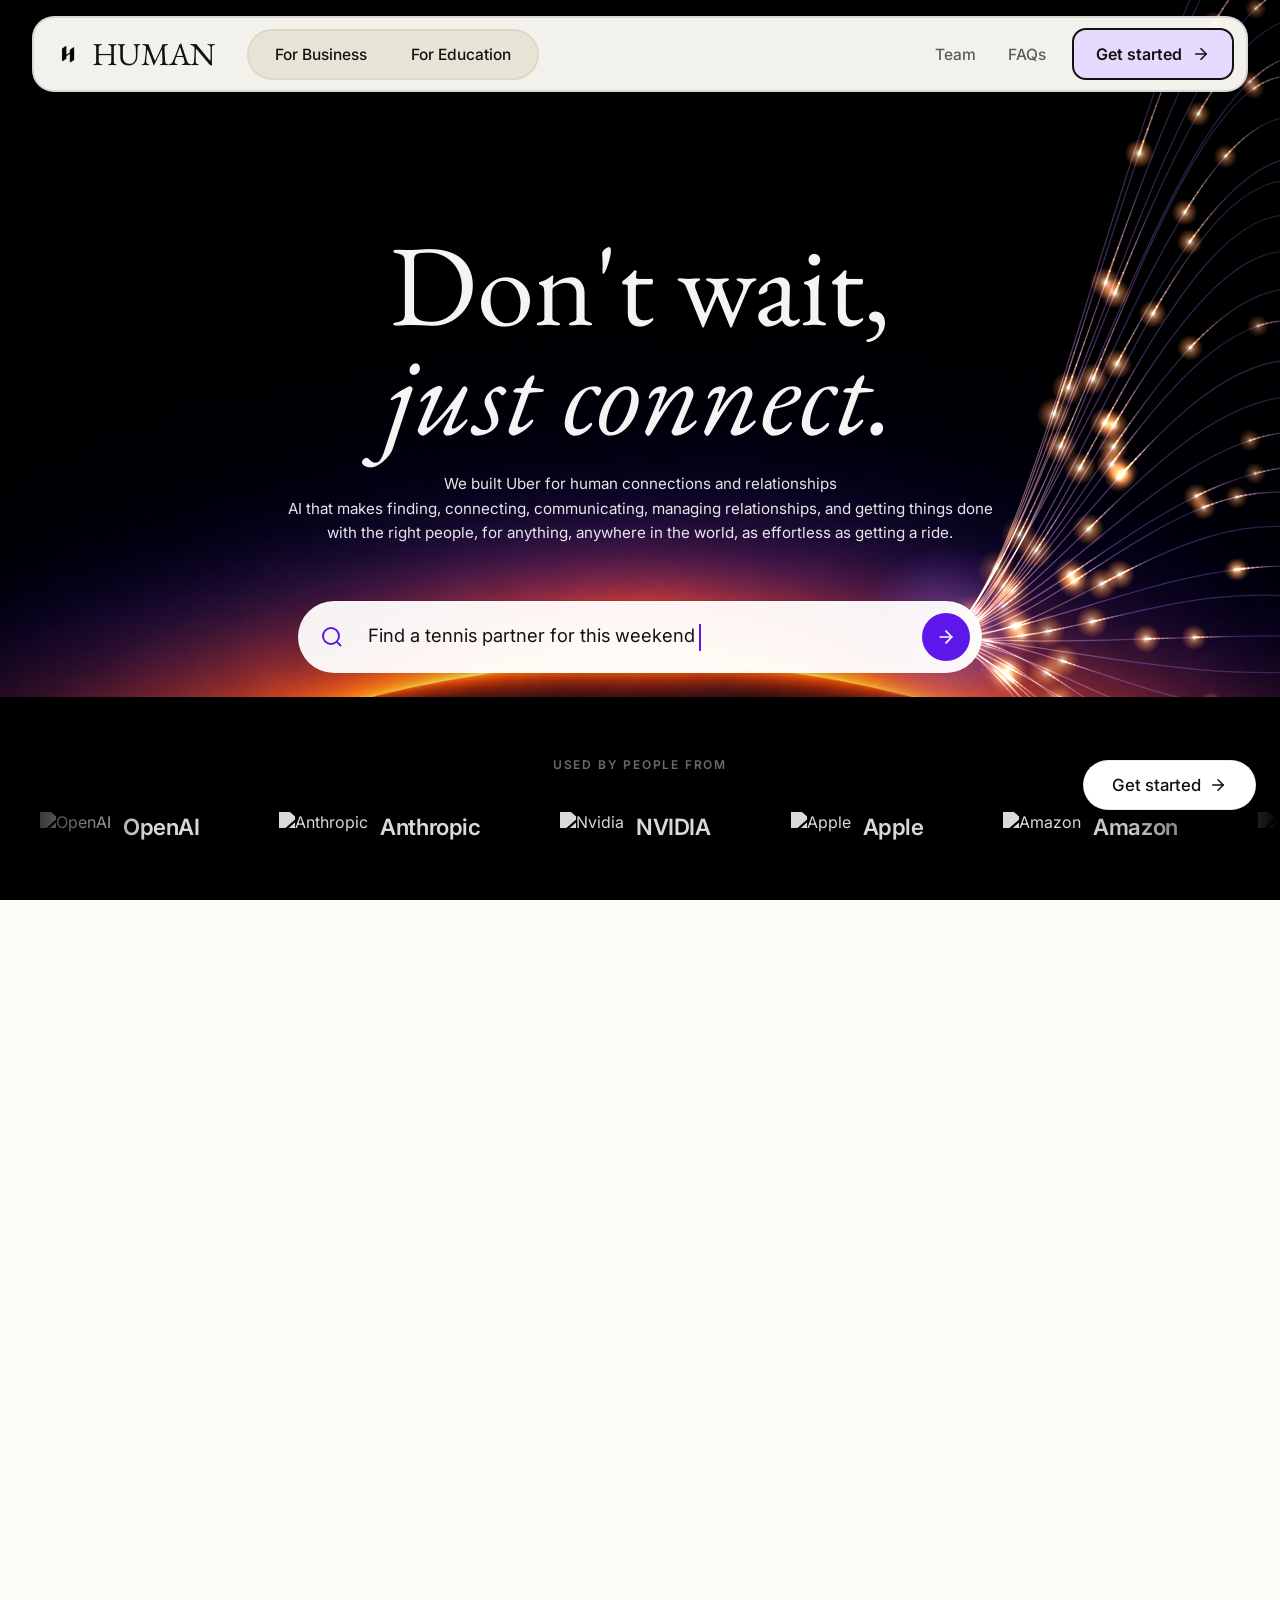
==== index.html @ 44424dec "Funnel: lines enter from the full right edge, no straight line Co-Authored-By: Claude Sonnet 5.5 <no" ====
<!DOCTYPE html>
<html lang="en">
<head>
    <meta charset="UTF-8">
    <meta name="viewport" content="width=device-width, initial-scale=1, viewport-fit=cover">
    <title>Human</title>
    <link rel="icon" type="image/png" href="favicon.png?v=2">
    <link href="https://fonts.googleapis.com/css2?family=EB+Garamond:ital,wght@0,400;0,500;1,400;1,500&family=Inter:wght@300;400;500;600;800&family=Figtree:wght@400;500;600;700&display=swap" rel="stylesheet">
    <style>
        :root {
            --bg-cream: #FDFBF5;
            --text-dark: #121212;
            --text-grey: #6B6A66;
            --accent-purple: #5E17EB;
            --white: #FFFFFF;
            --offwhite: #F4F4F4;
            --border-light: #E0E0E0;
        }

        body, html {
            margin: 0; padding: 0; width: 100%;
            background-color: var(--bg-cream);
            color: var(--text-dark);
            font-family: 'Inter', sans-serif;
            scroll-behavior: smooth;
            overflow-x: clip;
            -webkit-font-smoothing: antialiased;
        }

        
        /* --- PROMPT BOX --- */
        .hero-scroll-wrapper {
            height: 125vh;
            position: relative;
        }
        .hero-sticky {
            position: sticky;
            top: 0;
            height: 100vh;
            overflow: hidden;
            background-color: var(--bg-cream); /* fallback */
            background-image: url('11.png');
            background-size: cover;
            background-position: center;
        }
        .hero-section {
            height: 100vh;
            display: flex;
            flex-direction: column;
            align-items: center;
            justify-content: center;
            position: relative;
            z-index: 10;
        }
        .prompt-container {
            display: flex;
            flex-direction: column;
            align-items: center;
            justify-content: center;
            width: 100%;
            padding: 0 20px;
            margin-top: -80px; /* Offset to center optically above ticker */
        }
        .prompt-box {
            display: flex;
            align-items: center;
            background: rgba(255, 255, 255, 0.95);
            backdrop-filter: blur(20px);
            border-radius: 50px;
            padding: 12px 20px 12px 24px;
            width: 100%;
            max-width: 650px;
            box-shadow: 0 20px 40px rgba(0,0,0,0.1), 0 0 0 1px rgba(0,0,0,0.05);
            transition: transform 0.3s ease, box-shadow 0.3s ease;
        }
        .prompt-box:hover {
            transform: translateY(-2px);
            box-shadow: 0 25px 50px rgba(0,0,0,0.15), 0 0 30px rgba(94, 23, 235, 0.15);
        }
        .prompt-icon {
            color: var(--accent-purple);
            display: flex;
            align-items: center;
            margin-right: 16px;
        }
        .prompt-text {
            font-family: 'Inter', sans-serif;
            font-size: 1.15rem;
            color: var(--text-dark);
            display: inline-flex;
            align-items: center;
            text-align: left;
            white-space: nowrap;
            overflow: hidden;
            border-right: 2px solid var(--accent-purple);
            padding-right: 4px;
            animation: blink 0.75s step-end infinite;
            min-height: 1.5em; /* Prevent vertical collapse */
        }
        @keyframes blink { 50% { border-color: transparent; } }

        .prompt-btn {
            background: var(--accent-purple);
            color: white;
            border: none;
            width: 48px;
            height: 48px;
            border-radius: 50%;
            display: flex;
            align-items: center;
            justify-content: center;
            cursor: pointer;
            transition: background 0.2s ease, transform 0.2s ease, box-shadow 0.2s ease;
            margin-left: auto;
        }
        .prompt-btn:hover {
            background: #4a0eca;
            transform: scale(1.05);
            box-shadow: 0 0 15px rgba(94, 23, 235, 0.5);
        }
        .prompt-subtext {
            margin-top: 24px;
            font-family: 'Inter', sans-serif;
            font-size: 0.9rem;
            color: var(--text-grey);
            letter-spacing: 0.1em;
            text-transform: uppercase;
            font-weight: 600;
        }

        /* --- HERO SECTION --- */
        .hero-section {
            position: relative;
            width: 100%;
            min-height: 100vh;
            display: flex;
            flex-direction: column;
            justify-content: center;
            align-items: center;
            text-align: center;
            padding: 20px;
            box-sizing: border-box;
            overflow: hidden;
            background-image: url('11.png');
            background-size: cover;
            background-position: center bottom;
            background-repeat: no-repeat;
        }

        header {
            position: absolute; top: 0; left: 0; width: 100%;
            padding: 30px 40px; 
            display: flex; 
            justify-content: space-between;
            align-items: center;
            box-sizing: border-box; z-index: 30;
        }

        .header-pill {
            background-color: var(--white);
            color: var(--text-dark);
            text-decoration: none;
            padding: 10px 24px;
            border-radius: 50px;
            font-family: 'Inter', sans-serif;
            font-weight: 500;
            font-size: 0.95rem;
            transition: all 0.3s ease;
        }
        
        .header-pill:hover {
            animation: purplePulse 1s infinite alternate ease-in-out;
            color: var(--accent-purple);
        }

        .header-brand {
            display: flex;
            align-items: center;
            gap: 16px;
        }

        .logo { 
            height: 45px;
            object-fit: contain; 
            filter: brightness(0) invert(1);
        }

        .header-wordmark {
            font-family: 'EB Garamond', serif;
            font-size: 2.2rem;
            font-weight: 400;
            color: var(--white);
            letter-spacing: -0.02em;
            line-height: 1;
        }

        .hero-title {
            font-family: 'EB Garamond', serif;
            font-size: clamp(4rem, 9vw, 8.5rem);
            line-height: 0.95;
            color: var(--offwhite);
            margin: 0 0 1.5rem 0;
            font-weight: 400;
            z-index: 10;
        }
        .hero-title i { font-style: italic; }

        .hero-sub {
            font-size: clamp(1rem, 1.5vw, 1.15rem);
            line-height: 1.6;
            color: rgba(255, 255, 255, 0.9);
            max-width: 480px;
            margin: 0 auto 2.5rem auto;
            z-index: 10;
        }

        .hero-btn {
            background-color: var(--accent-purple);
            color: var(--white);
            border: none;
            padding: 14px 32px;
            border-radius: 8px;
            font-size: 1rem;
            font-weight: 500;
            display: inline-flex;
            align-items: center;
            gap: 12px;
            cursor: pointer;
            text-decoration: none;
            transition: transform 0.2s;
            z-index: 10;
        }
        
        @keyframes purplePulse {
            0% { box-shadow: 0 0 15px rgba(94, 23, 235, 0.4), 0 0 30px rgba(94, 23, 235, 0.2); }
            100% { box-shadow: 0 0 30px rgba(94, 23, 235, 0.8), 0 0 60px rgba(94, 23, 235, 0.5); }
        }

        .hero-btn:hover {
            transform: translateY(-2px);
            animation: purplePulse 1s infinite alternate ease-in-out;
        }
        
        .hero-footer-text {
            font-size: 0.75rem;
            color: rgba(255, 255, 255, 0.6);
            margin-top: 1.5rem;
            z-index: 10;
        }

        /* --- TICKER SECTION --- */
        .ticker-section {
            background-color: #000000;
            padding: 60px 0;
            position: relative;
            z-index: 20;
            overflow: hidden;
        }
        .ticker-heading {
            text-align: center;
            color: var(--text-grey);
            font-size: 0.75rem;
            font-weight: 600;
            letter-spacing: 0.15em;
            margin-bottom: 40px;
            text-transform: uppercase;
        }
        .ticker-container {
            width: 100%;
            overflow: hidden;
            position: relative;
        }
        .ticker-container::before, .ticker-container::after {
            content: "";
            position: absolute;
            top: 0;
            width: 150px;
            height: 100%;
            z-index: 2;
        }
        .ticker-container::before {
            left: 0;
            background: linear-gradient(to right, #000000 0%, transparent 100%);
        }
        .ticker-container::after {
            right: 0;
            background: linear-gradient(to left, #000000 0%, transparent 100%);
        }
        .ticker-track {
            display: flex;
            width: max-content;
            animation: scrollLTR 35s linear infinite;
            align-items: center;
        }
        .ticker-item {
            margin: 0 40px;
            display: flex;
            align-items: center;
            justify-content: center;
            opacity: 0.85;
            transition: opacity 0.3s;
        }
        .ticker-item:hover {
            opacity: 1;
        }
        .ticker-item img {
            height: 28px;
            width: auto;
            object-fit: contain;
            filter: brightness(0) invert(1);
            margin-right: 12px;
        }
        .ticker-item span {
            font-size: 1.4rem;
            font-family: 'Inter', sans-serif;
            font-weight: 600;
            color: var(--white);
            letter-spacing: -0.02em;
        }
        @keyframes scrollLTR {
            0% { transform: translateX(-50%); }
            100% { transform: translateX(0%); }
        }

        /* --- CONTENT SECTION --- */
        .content-section {
            width: 100%;
            padding: 40px 20px;
            background-color: var(--accent-purple);
            box-sizing: border-box;
            overflow: hidden; /* Prevents waterfall elements from touching other pages */
        }
        .content-container {
            max-width: 800px;
            margin: 0 auto;
            perspective: 1200px; /* Gives a 3D depth for the waterfall */
        }
        .content-container h2, .content-container p {
            transform-origin: center center;
            will-change: transform, opacity;
        }
        .content-section p {
            font-size: 1.25rem;
            line-height: 1.8;
            color: var(--offwhite);
            margin-bottom: 1.5rem;
        }
        .content-section strong { font-weight: 600; color: var(--white); }

        
        /* --- MESH BACKGROUND --- */
        .mesh-bg {
            position: absolute;
            inset: 0;
            width: 100%;
            height: 100%;
            z-index: 0;
            background-color: var(--accent-purple);
            overflow: hidden;
        }
        .mesh-blob {
            position: absolute;
            border-radius: 50%;
            filter: blur(80px);
            opacity: 0.8;
            animation: floatMesh 20s infinite alternate ease-in-out;
            mix-blend-mode: hard-light;
        }
        .mesh-blob-1 { width: 800px; height: 800px; background: #FF007F; top: -200px; left: -100px; animation-delay: 0s; }
        .mesh-blob-2 { width: 700px; height: 700px; background: #4D00FF; bottom: -200px; right: -100px; animation-delay: -4s; }
        .mesh-blob-3 { width: 900px; height: 900px; background: #FF7A00; top: 30%; left: 50%; animation-delay: -8s; }
        .mesh-blob-4 { width: 600px; height: 600px; background: #00F0FF; bottom: 10%; left: 10%; animation-delay: -12s; }
        .mesh-blob-5 { width: 800px; height: 800px; background: #FF00E5; top: 10%; right: 10%; animation-delay: -16s; }

        @keyframes floatMesh {
            0% { transform: translate(0, 0) scale(1); }
            33% { transform: translate(150px, -150px) scale(1.1); }
            66% { transform: translate(-100px, 100px) scale(0.9); }
            100% { transform: translate(50px, 50px) scale(1.05); }
        }
        

        /* --- FEATURES SECTION --- */
        .features-wrapper {
            background-color: var(--bg-cream);
            position: relative;
        }
        .features-intro, .features-outro {
            position: relative;
            z-index: 2;
            padding: 160px 20px;
            max-width: 800px;
            margin: 0 auto;
            text-align: center;
        }
        .features-intro h2, .features-outro h2 {
            font-family: 'EB Garamond', serif;
            font-size: 3.5rem;
            font-weight: 400;
            color: var(--text-dark);
            margin: 0 0 1rem 0;
            line-height: 1.1;
        }
        .features-intro h3 {
            font-family: 'EB Garamond', serif;
            font-size: 2rem;
            font-weight: 400;
            color: var(--text-grey);
            margin: 0 0 2rem 0;
        }
        .features-intro p, .features-outro p {
            font-size: 1.25rem;
            line-height: 1.8;
            color: var(--text-dark);
            margin-bottom: 1.5rem;
        }
        .features-intro strong, .features-outro strong {
            font-weight: 600;
        }
        .outro-highlight {
            font-family: 'EB Garamond', serif;
            font-size: 2rem !important;
            color: var(--white) !important;
            margin-top: 3rem;
        }

        
        /* --- FAQ SECTION --- */
        .faq-section {
            padding: 120px 20px;
            background-color: var(--bg-cream);
            position: relative;
            z-index: 2;
        }
        .faq-header {
            text-align: center;
            max-width: 800px;
            margin: 0 auto 50px auto;
        }
        .faq-kicker {
            font-size: 0.75rem;
            text-transform: uppercase;
            letter-spacing: 0.15em;
            color: var(--text-grey);
            font-weight: 600;
            display: block;
            margin-bottom: 15px;
        }
        .faq-title {
            font-family: 'EB Garamond', serif;
            font-size: 4rem;
            font-weight: 500;
            font-style: italic;
            color: var(--text-dark);
            margin: 0;
            line-height: 1.1;
        }
        .faq-window {
            display: flex;
            max-width: 1000px;
            margin: 0 auto;
            background-color: #EBE8E0;
            border-radius: 32px;
            overflow: hidden;
            height: 640px; 
            padding: 16px;
            gap: 20px;
            box-shadow: 0 10px 40px rgba(0,0,0,0.03);
            border: none;
        }
        .faq-sidebar {
            width: 50%;
            background-color: var(--accent-purple);
            border-radius: 24px;
            color: var(--white);
            padding: 35px 30px;
            display: flex;
            flex-direction: column;
        }
        .faq-sidebar h3 {
            font-family: 'EB Garamond', serif;
            font-size: 1.6rem;
            font-weight: 500;
            margin: 0 0 25px 0;
            color: var(--white);
        }
        .faq-list {
            list-style: none;
            padding: 0;
            margin: 0;
            overflow-y: auto;
            text-align: left;
            padding-right: 15px;
        }
        .faq-list::-webkit-scrollbar { width: 4px; }
        .faq-list::-webkit-scrollbar-track { background: transparent; }
        .faq-list::-webkit-scrollbar-thumb { background: rgba(255,255,255,0.2); border-radius: 10px; }
        
        .faq-q-item {
            padding: 16px 20px;
            margin-bottom: 4px;
            cursor: pointer;
            border-radius: 12px;
            font-family: 'Inter', sans-serif;
            font-size: 0.95rem;
            line-height: 1.5;
            color: rgba(255,255,255,0.7);
            transition: all 0.2s ease;
            font-weight: 400;
        }
        .faq-q-item:hover {
            color: var(--white);
        }
        .faq-q-item.active {
            background-color: rgba(255,255,255,0.1);
            color: var(--white);
            font-weight: 500;
        }

        .faq-content-area {
            width: 50%;
            padding: 35px 40px 35px 10px;
            overflow-y: auto;
            display: flex;
            flex-direction: column;
            background-color: transparent;
        }
        .faq-content-area::-webkit-scrollbar { width: 4px; }
        .faq-content-area::-webkit-scrollbar-track { background: transparent; }
        .faq-content-area::-webkit-scrollbar-thumb { background: rgba(0,0,0,0.1); border-radius: 10px; }

        .answer-label {
            font-family: 'EB Garamond', serif;
            font-size: 1.6rem;
            font-weight: 500;
            color: var(--text-dark);
            margin: 0 0 30px 0;
        }

        
        
        .faq-answer-item {
            display: none;
            animation: fadeIn 0.4s ease;
        }
        .faq-answer-item.active {
            display: flex;
            flex-direction: column;
        }
        .answer-q {
            font-family: -apple-system, 'SF Pro Text', 'Inter', sans-serif;
            font-size: 1.02rem;
            color: #fff;
            background: linear-gradient(180deg, #2E9BFF 0%, #0A7BFF 100%);
            padding: 10px 18px;
            border-radius: 20px;
            align-self: flex-end;
            margin: 0 8px 14px auto;
            max-width: 80%;
            line-height: 1.4;
            text-align: left;
            position: relative;
            animation: msgPop .35s cubic-bezier(.2,.9,.3,1.2) both;
            transform-origin: bottom right;
        }
        .answer-q::before, .answer-q::after { content: ''; position: absolute; bottom: 0; height: 20px; }
        .answer-q::before { right: -7px; width: 20px; background: #0A7BFF; border-bottom-left-radius: 16px 14px; }
        .answer-q::after { right: -26px; width: 26px; background: #EBE8E0; border-bottom-left-radius: 10px; }
        .answer-bubble {
            background-color: #E4E4E9;
            padding: 11px 18px;
            border-radius: 20px;
            align-self: flex-start;
            margin: 0 0 0 8px;
            max-width: 88%;
            position: relative;
            animation: msgPop .4s cubic-bezier(.2,.9,.3,1.2) .55s both;
            transform-origin: bottom left;
        }
        .answer-bubble::before, .answer-bubble::after { content: ''; position: absolute; bottom: 0; height: 20px; }
        .answer-bubble::before { left: -7px; width: 20px; background: #E4E4E9; border-bottom-right-radius: 16px 14px; }
        .answer-bubble::after { left: -26px; width: 26px; background: #EBE8E0; border-bottom-right-radius: 10px; }
        @keyframes msgPop { from { opacity: 0; transform: scale(.6) translateY(10px); } to { opacity: 1; transform: scale(1) translateY(0); } }
        .answer-bubble p {
            font-family: 'Inter', sans-serif;
            font-family: -apple-system, 'SF Pro Text', 'Inter', sans-serif;
            font-size: 1rem;
            line-height: 1.45;
            color: #111;
            margin: 0 0 10px 0;
        }
        .answer-bubble p:last-child {
            margin-bottom: 0;
        }
@keyframes fadeIn {
            from { opacity: 0; transform: translateY(10px); }
            to { opacity: 1; transform: translateY(0); }
        }

        .faq-footer {
            text-align: center;
            margin-top: 100px;
            padding-top: 60px;
            border-top: 1px solid var(--border-light);
            max-width: 600px;
            margin-left: auto;
            margin-right: auto;
        }
        .faq-footer h1 {
            font-family: 'EB Garamond', serif;
            font-size: 3rem;
            font-weight: 500;
            color: var(--text-dark);
            margin: 0 0 10px 0;
            letter-spacing: -0.02em;
        }
        .faq-footer p {
            font-size: 1.1rem;
            color: var(--text-grey);
            line-height: 1.6;
            margin-bottom: 10px;
        }
        .faq-footer strong { color: var(--text-dark); }
        
        @media (max-width: 900px) {
            .faq-window { flex-direction: column; height: auto; }
            .faq-sidebar { width: 100%; height: 350px; }
            .faq-content-area { width: 100%; height: 400px; padding: 30px; }
        }

        .features-sticky-container {
            height: 700vh;
            position: relative;
            z-index: 2;
        }
        .features-sticky-inner {
            position: sticky;
            top: 0;
            height: 100vh;
            display: flex;
            align-items: center;
            justify-content: center;
        }
        .features-grid {
            display: grid;
            grid-template-columns: 200px 1fr 380px;
            gap: 60px;
            max-width: 1200px;
            width: 100%;
            padding: 40px;
            align-items: center;
        }
        .feature-nav {
            position: relative;
            display: flex;
            flex-direction: column;
            border-left: 2px solid #EAEAEA;
            padding-left: 30px;
        }
        .feature-nav-indicator {
            position: absolute;
            left: -2px;
            top: 0;
            width: 2px;
            height: 40px;
            background-color: var(--accent-purple);
            transition: transform 0.3s cubic-bezier(0.25, 0.1, 0.25, 1);
        }
        .feature-nav-item {
            height: 40px;
            display: flex;
            align-items: center;
            font-size: 1.05rem;
            font-weight: 400;
            color: #A0A0A0;
            cursor: pointer;
            transition: color 0.3s;
        }
        .feature-nav-item.active {
            color: var(--text-dark);
            font-weight: 500;
        }
        .feature-visual {
            height: 600px;
            background: #000;
            border-radius: 24px;
            box-shadow: 0 40px 80px rgba(0,0,0,0.1);
            position: relative;
            overflow: hidden;
            display: flex;
            align-items: center;
            justify-content: center;
        }
        .visual-state {
            position: absolute;
            inset: 0;
            display: flex;
            flex-direction: column;
            align-items: center;
            justify-content: center;
            opacity: 0;
            transition: opacity 0.5s ease, transform 0.5s ease;
            transform: scale(0.95);
            background: radial-gradient(circle at center, #290066 0%, #121212 100%);
            color: var(--white);
        }
        .visual-state.active {
            opacity: 1;
            transform: scale(1);
        }
        .visual-state svg {
            width: 80px;
            height: 80px;
            stroke: var(--offwhite);
            stroke-width: 1.5;
            margin-bottom: 24px;
        }
        .feature-text {
            position: relative;
            height: 400px;
        }
        .feature-text-item {
            position: absolute;
            top: 50%;
            left: 0;
            width: 100%;
            transform: translateY(-50%);
            opacity: 0;
            pointer-events: none;
            transition: opacity 0.4s ease, transform 0.4s ease;
        }
        .feature-text-item.active {
            opacity: 1;
            pointer-events: auto;
        }
        .feature-text-item h4 {
            font-size: 0.8rem;
            text-transform: uppercase;
            letter-spacing: 0.1em;
            color: var(--accent-purple);
            margin: 0 0 15px 0;
            font-weight: 600;
        }
        .feature-text-item h5 {
            font-family: 'EB Garamond', serif;
            font-size: 2.2rem;
            font-weight: 400;
            color: var(--text-dark);
            margin: 0 0 20px 0;
            line-height: 1.15;
        }
        .feature-text-item p {
            font-size: 1.1rem;
            line-height: 1.6;
            color: var(--text-grey);
            margin: 0;
        }
        @media (max-width: 1024px) {
            .features-grid {
                grid-template-columns: 1fr;
                gap: 40px;
            }
            .feature-nav { display: none; }
            .feature-visual { height: 400px; }
            .features-sticky-container { height: 700vh; }
        }

        /* --- JOIN FORM --- */
        .join-section {
            background-color: var(--bg-cream);
            padding: 120px 20px 160px 20px;
            display: flex;
            flex-direction: column;
            align-items: center;
            position: relative;
            overflow: hidden;
        }
        .bottom-glow {
            position: absolute;
            bottom: -10vh;
            left: 50%;
            transform: translateX(-50%);
            width: 150vw;
            height: 60vh;
            background: radial-gradient(ellipse at center bottom, #290066 0%, #5E17EB 45%, transparent 80%);
            filter: blur(35px);
            animation: intensePurplePulse 3s infinite alternate ease-in-out;
            z-index: 1;
            pointer-events: none;
        }
        @keyframes intensePurplePulse {
            0% { opacity: 0.6; transform: translateX(-50%) scale(0.9); }
            100% { opacity: 1; transform: translateX(-50%) scale(1.4); }
        }
        .join-container {
            max-width: 500px;
            width: 100%;
            text-align: center;
            z-index: 10;
            position: relative;
        }
        .join-container h1 {
            font-family: 'EB Garamond', serif;
            font-size: 3.5rem;
            margin: 0 0 1rem 0;
            font-weight: 400;
            color: var(--text-dark);
        }
        .join-container .subhead {
            color: var(--text-grey);
            margin-bottom: 2rem;
        }
        .form-card {
            background: var(--white);
            border: 1px solid var(--border-light);
            border-radius: 16px;
            padding: 40px;
            box-shadow: 0 20px 40px rgba(0,0,0,0.08);
            text-align: left;
            margin-top: 2.5rem;
            position: relative;
            z-index: 10;
        }
        .form-group { margin-bottom: 1.5rem; }
        .form-group label {
            display: block;
            font-size: 0.85rem;
            font-weight: 600;
            margin-bottom: 0.5rem;
            text-transform: uppercase;
            letter-spacing: 0.05em;
            color: var(--text-dark);
        }
        input[type="text"], input[type="tel"], select {
            width: 100%;
            background: #FAFAFA;
            border: 1px solid var(--border-light);
            color: var(--text-dark);
            font-family: 'Inter', sans-serif;
            font-size: 1.1rem;
            padding: 16px;
            border-radius: 8px;
            box-sizing: border-box;
            outline: none;
            transition: border-color 0.2s, background 0.2s;
        }
        input:focus, select:focus { border-color: var(--text-dark); background: var(--white); }
        .phone-input { display: flex; }
        .phone-input select {
            width: 120px;
            border-right: none;
            border-top-right-radius: 0;
            border-bottom-right-radius: 0;
            background-color: #F0F0F0;
        }
        .phone-input input[type="tel"] {
            border-top-left-radius: 0;
            border-bottom-left-radius: 0;
        }
        .checkbox-group {
            display: flex;
            gap: 12px;
            align-items: flex-start;
            margin: 2rem 0;
        }
        .checkbox-group input { margin-top: 4px; accent-color: var(--text-dark); }
        .checkbox-group label { font-size: 0.8rem; line-height: 1.5; color: var(--text-grey); font-weight: 400; text-transform: none; letter-spacing: normal;}
        .submit-btn {
            width: 100%;
            background: var(--accent-purple);
            color: var(--white);
            border: none;
            padding: 18px;
            border-radius: 8px;
            font-family: 'Inter', sans-serif;
            font-size: 1.1rem;
            font-weight: 600;
            cursor: pointer;
            transition: transform 0.2s;
        }
        .submit-btn:hover {
            transform: translateY(-2px);
            animation: purplePulse 1s infinite alternate ease-in-out;
        }

        /* --- MEGA FOOTER --- */
        .mega-footer {
            background-color: var(--bg-cream);
            padding: 100px 40px 0 40px;
            position: relative;
            z-index: 10;
            overflow: hidden;
        }
        .footer-content-wrapper {
            max-width: 1200px;
            margin: 0 auto;
            display: grid;
            grid-template-columns: 60px 1fr;
            gap: 40px;
        }
        .footer-icon-container {
            width: 48px;
            height: 48px;
            background-color: #E6DCFA;
            border-radius: 50%;
            display: flex;
            align-items: center;
            justify-content: center;
        }
        .footer-icon-container img {
            height: 16px;
            filter: brightness(0);
        }
        .footer-section-title {
            font-size: 0.75rem;
            font-weight: 600;
            color: #A0A0A0;
            text-transform: uppercase;
            letter-spacing: 0.08em;
            margin-bottom: 20px;
        }
        .footer-products-grid {
            display: grid;
            grid-template-columns: 1fr 1fr;
            gap: 24px;
            margin-bottom: 80px;
        }
        .footer-product-card {
            background-color: #EAE8DF;
            border-radius: 12px;
            padding: 24px;
            display: flex;
            gap: 24px;
            align-items: center;
            transition: transform 0.2s;
        }
        .footer-product-card:hover {
            transform: translateY(-2px);
        }
        .product-card-img {
            width: 100px;
            height: 100px;
            border-radius: 8px;
            display: flex;
            align-items: center;
            justify-content: center;
            flex-shrink: 0;
        }
        .product-card-info h3 {
            margin: 0 0 8px 0;
            font-size: 1.1rem;
            font-weight: 600;
            color: var(--text-dark);
        }
        .product-card-info p {
            margin: 0 0 16px 0;
            font-size: 0.9rem;
            color: var(--text-grey);
            line-height: 1.5;
        }
        .product-card-info a {
            font-size: 0.9rem;
            font-weight: 600;
            color: var(--text-dark);
            text-decoration: none;
        }
        .product-card-info a:hover {
            text-decoration: underline;
        }

        .footer-links-grid {
            display: grid;
            grid-template-columns: repeat(4, 1fr);
            gap: 20px;
            margin-bottom: 60px;
        }
        .footer-link-col h4 {
            font-size: 0.75rem;
            font-weight: 600;
            color: #A0A0A0;
            text-transform: uppercase;
            letter-spacing: 0.08em;
            margin: 0 0 20px 0;
        }
        .footer-link-col {
            display: flex;
            flex-direction: column;
            gap: 12px;
        }
        .footer-link-col a {
            color: var(--text-dark);
            text-decoration: none;
            font-size: 0.9rem;
            font-weight: 500;
        }
        .footer-link-col a:hover {
            color: var(--accent-purple);
        }

        .footer-massive-text {
            font-family: 'EB Garamond', serif;
            font-size: 21vw;
            font-weight: 500;
            line-height: 0.75;
            color: var(--text-dark);
            text-align: center;
            letter-spacing: -0.02em;
            margin-top: 40px;
            padding-bottom: 20px;
            white-space: nowrap;
            user-select: none;
        }

        @media (max-width: 900px) {
            header { padding: 20px; }
            .logo { height: 35px; }
            .hero-title { font-size: 4rem; }
            .footer-content-wrapper { grid-template-columns: 1fr; }
            .footer-brand-col { display: none; }
            .footer-products-grid { grid-template-columns: 1fr; }
            .footer-links-grid { grid-template-columns: 1fr 1fr; gap: 40px; }
        }
    
        /* --- OUTRO SECTION --- */
        .outro-section {
            background-color: var(--bg-cream);
            padding: 150px 20px;
            text-align: center;
            display: flex;
            justify-content: center;
            align-items: center;
        }
        .outro-content {
            max-width: 800px;
        }
        .outro-content h2 {
            font-family: 'EB Garamond', serif;
            font-size: 4.5rem;
            font-weight: 500;
            color: var(--text-dark);
            margin-bottom: 40px;
            line-height: 1.1;
        }
        .outro-content p {
            font-family: 'Inter', sans-serif;
            font-size: 1.3rem;
            line-height: 1.8;
            color: var(--text-grey);
            margin-bottom: 24px;
        }
        .outro-bold {
            font-size: 1.8rem !important;
            font-weight: 400 !important;
            color: var(--text-dark) !important;
            font-family: 'EB Garamond', serif !important;
            font-style: italic;
        }
        .outro-highlight {
            font-family: 'EB Garamond', serif;
            font-size: 2.5rem;
            font-weight: 500;
            color: var(--accent-purple);
            margin-top: 60px;
        }

        /* --- WAITLIST SECTION --- */
        .waitlist-section {
            background-color: var(--text-dark);
            padding: 120px 20px 80px 20px;
            display: flex;
            justify-content: center;
        }
        .waitlist-container {
            width: 100%; max-width: 500px;
            text-align: center;
        }
        .waitlist-title {
            font-family: 'EB Garamond', serif;
            font-size: 3.5rem;
            font-weight: 500;
            color: var(--white);
            margin-bottom: 15px;
        }
        .waitlist-sub {
            font-family: 'Inter', sans-serif;
            color: rgba(255,255,255,0.7);
            font-size: 1.1rem;
            margin-bottom: 40px;
            line-height: 1.6;
        }
        .form-input, .form-select {
            width: 100%;
            padding: 16px 20px;
            background-color: #1a1a1a !important;
            border: 1px solid rgba(255,255,255,0.1);
            border-radius: 12px;
            color: var(--white) !important;
            font-family: 'Inter', sans-serif;
            font-size: 1rem;
            margin-bottom: 16px;
            outline: none;
            transition: all 0.3s ease;
            box-sizing: border-box;
            -webkit-appearance: none;
            appearance: none;
        }
        .form-input::placeholder {
            color: rgba(255,255,255,0.3);
        }
        .form-input:focus, .form-select:focus {
            border-color: var(--accent-purple);
            background: rgba(255,255,255,0.08);
        }
        .phone-input-group {
            display: flex;
            gap: 12px;
            margin-bottom: 16px;
        }
        .phone-input-group .form-select {
            width: 120px;
            margin-bottom: 0;
            cursor: pointer;
        }
        .phone-input-group .form-input {
            text-align: left;
            margin-bottom: 0;
        }
        .form-select option {
            background-color: var(--text-dark);
            color: var(--white);
        }

        /* --- FINAL FOOTER --- */
        .footer-bottom {
            margin-top: 60px;
            padding-top: 40px;
            border-top: 1px solid rgba(255,255,255,0.1);
            display: flex;
            flex-direction: column;
            align-items: center;
            gap: 24px;
        }
        .social-links {
            display: flex;
            gap: 24px;
        }
        .social-links a {
            color: rgba(255,255,255,0.5);
            transition: color 0.2s, transform 0.2s;
            display: flex;
            align-items: center;
            justify-content: center;
        }
        .social-links a:hover {
            color: var(--white);
            transform: translateY(-2px);
        }
        .social-links svg {
            width: 22px;
            height: 22px;
            fill: currentColor;
        }
        .legal-links {
            display: flex;
            gap: 28px;
            flex-wrap: wrap;
            justify-content: center;
        }
        .legal-links a {
            color: rgba(255,255,255,0.6);
            text-decoration: none;
            font-size: 0.95rem;
            transition: color 0.2s;
            font-family: 'Inter', sans-serif;
        }
        .legal-links a:hover {
            color: var(--white);
        }
        .copyright {
            font-size: 0.85rem;
            color: rgba(255,255,255,0.4);
            margin-top: 8px;
            font-family: 'Inter', sans-serif;
        }

        .final-footer {
            background-color: var(--text-dark);
            text-align: center;
            padding: 40px 20px 120px 20px;
        }
        .footer-brand { display: flex; align-items: center; justify-content: center; gap: clamp(12px, 2vw, 32px); margin-bottom: 40px; }
        .footer-brand img { height: clamp(5rem, 15vw, 15rem); width: auto; object-fit: contain; filter: invert(1); }
        .footer-brand h1 { font-size: clamp(5rem, 15vw, 15rem) !important; line-height: 1 !important; margin: 0 !important; white-space: nowrap; }
        .join-card {
            display: inline-flex; align-items: center; justify-content: center; gap: 8px;
            position: fixed; right: 24px; bottom: 90px; z-index: 900;
            background: #ffffff; color: #121212; border: 1px solid rgba(0,0,0,0.08); text-decoration: none;
            font-family: 'Inter', sans-serif; font-weight: 500; font-size: 1.05rem;
            padding: 14px 28px; border-radius: 999px;
            box-shadow: 0 10px 30px rgba(0,0,0,0.3);
            transition: transform 0.65s cubic-bezier(0.16, 1, 0.3, 1), opacity 0.5s ease, background 0.2s ease;
        }
        .join-card:hover { transform: translateY(-3px); background: #f8f8f8; box-shadow: 0 14px 40px rgba(0,0,0,0.2); }
        .join-card.hide-never {
            opacity: 0; pointer-events: none;
            transform: translateY(-120vh);
        }
        @media (max-width: 600px) {
            .join-card { right: 14px; bottom: calc(80px + env(safe-area-inset-bottom)); padding: 12px 24px; font-size: 1rem; }
        }
        .final-footer h1 {
            font-family: 'EB Garamond', serif;
            font-size: 6rem;
            font-weight: 500;
            color: var(--white);
            margin: 0 0 20px 0;
            letter-spacing: -0.02em;
        }
        .final-footer p {
            font-family: 'Inter', sans-serif;
            font-size: 1.1rem;
            color: rgba(255,255,255,0.6);
            line-height: 1.6;
            margin-bottom: 10px;
            max-width: 600px;
            margin-left: auto;
            margin-right: auto;
        }
        .final-footer strong { color: var(--white); font-weight: 500; }

    
        .framer-btn, .header-pill {
            display: inline-flex !important;
            align-items: center !important;
            justify-content: center !important;
            gap: 6px !important;
        }
        .btn-icon {
            display: inline-flex !important;
            align-items: center !important;
            justify-content: center !important;
        }

    

    
        
        /* --- TEAM MODAL V2 --- */
        .team-modal {
            position: fixed; inset: 0;
            background: #F9F7F3;
            z-index: 99999;
            opacity: 0; pointer-events: none;
            transition: opacity 0.5s ease;
            overflow: hidden;
            font-family: 'Inter', sans-serif;
            color: #121212;
        }
        .team-modal.active { opacity: 1; pointer-events: auto; }

        /* Purple glow at top */
        .team-purple-glow {
            position: absolute; top: -120px; left: 50%;
            transform: translateX(-50%);
            width: 900px; height: 400px;
            background: radial-gradient(circle, rgba(94,23,235,0.35) 0%, transparent 70%);
            filter: blur(60px);
            animation: teamGlowPulse 4s infinite alternate;
            pointer-events: none; z-index: 1;
        }
        @keyframes teamGlowPulse {
            0%  { opacity: 0.6; transform: translateX(-50%) scale(1); }
            100%{ opacity: 1;   transform: translateX(-50%) scale(1.15); }
        }

        /* Close button */
        .team-modal-close {
            position: absolute; top: 32px; right: 36px;
            background: rgba(0,0,0,0.06); border: none;
            width: 44px; height: 44px; border-radius: 50%;
            cursor: pointer; color: #121212; z-index: 100000;
            transition: all 0.25s ease;
            display: flex; align-items: center; justify-content: center;
        }
        .team-modal-close:hover { transform: rotate(90deg); background: rgba(0,0,0,0.12); }

        /* Back button */
        .team-back-btn { display: none !important;
            position: absolute; top: 32px; left: 36px;
            background: rgba(0,0,0,0.06); border: none;
            border-radius: 50px; padding: 10px 22px;
            cursor: pointer; color: #121212;
            display: flex; align-items: center; gap: 8px;
            z-index: 100000; opacity: 0; pointer-events: none;
            transition: opacity 0.3s; font-family: 'Inter', sans-serif; font-weight: 500;
        }
        .team-modal.viewing-profile .team-back-btn { display: none !important; opacity: 1; pointer-events: auto; }
        .team-back-btn:hover { background: rgba(0,0,0,0.12); }

        /* Title block */
        .team-modal-content {
            position: absolute; top: 7vh; width: 100%;
            text-align: center; z-index: 10;
            display: flex; flex-direction: column; align-items: center;
            transition: opacity 0.3s;
        }
        .team-modal.viewing-profile .team-modal-content { opacity: 0; pointer-events: none; }
        .team-title {
            font-family: 'EB Garamond', serif; font-size: 3.8rem; color: #121212;
            font-weight: 400; line-height: 1.05; margin: 0 auto 8px auto;
        }
        .team-subtitle { color: #6B6A66; font-size: 1rem; }

        /* ── Face container ─────────────────────────────────── */
        .team-faces-container {
            position: absolute; bottom: 0; left: 0;
            width: 100%; height: 85%;
            pointer-events: none;
            z-index: 5;
        }

        /* Each member sits at bottom with absolute left/right */
        .team-member {
            position: absolute; bottom: 0;
            cursor: pointer; pointer-events: auto;
            transition: transform 0.7s cubic-bezier(0.16,1,0.3,1),
                        opacity  0.5s ease,
                        filter   0.5s ease;
        }
        /* Bhava — left quarter */
        .team-member:nth-child(1) { right: calc(45% + 1vw); left: auto; }
        /* Vinnu — right quarter */
        .team-member:nth-child(2) { left: calc(55% + 1vw); right: auto; }

        .team-face {
            width: 43vw; max-width: 580px; min-width: 320px;
            height: auto; object-fit: contain;
            filter: drop-shadow(0 20px 30px rgba(0,0,0,0.12));
            transition: all 0.7s cubic-bezier(0.16,1,0.3,1);
            display: block;
        }

        /* Hover lift */
        .team-member:hover .team-face {
            transform: scale(1.04) translateY(-12px);
            filter: drop-shadow(0 28px 40px rgba(94,23,235,0.2));
        }

        /* ── Annotations: label + twirly arrow pointing at each head ── */
        .team-annot {
            position: absolute; top: 1%;
            z-index: 20; pointer-events: none;
            transition: opacity 0.4s;
        }
        .annot-label {
            display: inline-block;
            font-family: 'EB Garamond', serif; font-style: italic;
            font-size: clamp(1.4rem, 2.6vw, 2.2rem); color: #121212;
            background: rgba(255,255,255,0.75); border: 1px solid rgba(94,23,235,0.25);
            padding: 2px 16px 4px; border-radius: 999px; white-space: nowrap;
            box-shadow: 0 8px 24px rgba(94,23,235,0.12);
        }
        .annot-arrow { display: block; width: clamp(80px, 11vw, 150px); height: auto; margin-top: 2px; overflow: visible; }
        .annot-arrow path { stroke-dasharray: 1; stroke-dashoffset: 1; }
        .team-modal.active .annot-arrow path { animation: drawArrow 1.1s cubic-bezier(.6,0,.2,1) .6s forwards; }
        .team-modal.active .annot-arrow path.ah { animation-delay: 1.5s; animation-duration: .35s; }
        @keyframes drawArrow { to { stroke-dashoffset: 0; } }
        .annot-left  { left: 2%; }
        .annot-right { left: 2%; }

        .team-modal.viewing-profile .team-annot { opacity: 0; }

        /* ── Clicked / profile states ──────────────────────── */
        /* Clicked: scale up for a beat, then slide left */
        .team-member.active-profile {
            left: 2vw !important;
            right: auto !important;
            transform: none !important;
            z-index: 40;
        }
        .team-member.active-profile .team-face { width: min(36vw, 500px); min-width: 0; }
        .team-member.hidden-profile {
            opacity: 0; pointer-events: none;
            transform: scale(0.85) translateY(40px) !important;
            filter: blur(8px) !important;
        }

        /* ── Profile pane (right side) ──────────────────────── */
        .team-profile-pane {
            position: absolute; top: 0; right: 0;
            width: 58%; height: 100%;
            display: flex; align-items: center; justify-content: flex-end;
            padding: 40px 3vw 40px 0; box-sizing: border-box;
            opacity: 0; pointer-events: none;
            transition: opacity 0.6s ease 0.2s;
            z-index: 50;
        }
        .team-modal.viewing-profile .team-profile-pane { opacity: 1; pointer-events: auto; }

        .profile-card {
            position: relative;
            background: linear-gradient(160deg, rgba(255,255,255,0.92), rgba(247,243,255,0.8));
            backdrop-filter: blur(40px); -webkit-backdrop-filter: blur(40px);
            border: 1px solid rgba(94,23,235,0.14);
            border-radius: 32px; padding: 52px 52px 44px;
            width: 100%; max-width: 620px; box-sizing: border-box;
            text-align: left; display: none;
            box-shadow: 0 50px 100px rgba(94,23,235,0.14), 0 10px 30px rgba(0,0,0,0.06), inset 0 1px 2px rgba(255,255,255,0.9);
            overflow-y: auto; max-height: 86vh;
            -ms-overflow-style: none;
            scrollbar-width: none;
        }
        .profile-card::before {
            content: ''; position: absolute; left: 52px; top: 0; width: 64px; height: 4px;
            border-radius: 0 0 6px 6px; background: linear-gradient(90deg, #5E17EB, #A98BFF);
        }
        .profile-card::-webkit-scrollbar { display: none; }
        .profile-card.active {
            display: block;
            animation: slideUpFade 0.55s cubic-bezier(0.16,1,0.3,1) forwards;
        }
        @keyframes slideUpFade {
            from { opacity: 0; transform: translateY(30px); }
            to   { opacity: 1; transform: translateY(0); }
        }
        .profile-card h2 { font-family: 'EB Garamond', serif; font-size: clamp(2.3rem, 4vw, 3.4rem); margin: 0 0 4px 0; font-weight: 400; color: #121212; }
        .profile-card h3 { display: inline-block; font-size: 0.75rem; color: #5E17EB; background: rgba(94,23,235,0.09); padding: 6px 14px; border-radius: 999px; text-transform: uppercase; letter-spacing: 0.12em; margin: 0 0 24px 0; font-weight: 600; }
        .profile-card p  { font-size: 0.95rem; line-height: 1.6; color: #555; margin-bottom: 20px; }
        .profile-card p:last-of-type { margin-bottom: 36px; }
        .profile-socials { display: flex; flex-wrap: wrap; gap: 10px; align-items: center; }
        .profile-socials a {
            flex: 1 1 0px; text-align: center; min-width: 110px; box-sizing: border-box;
            color: #6B6A66; text-decoration: none; font-size: 0.85rem;
            text-transform: uppercase; letter-spacing: 0.05em; font-weight: 500;
            transition: all 0.2s; padding: 10px 18px;
            background: #fff; border: 1px solid rgba(0,0,0,0.08); border-radius: 50px;
        }
        .profile-socials a:hover { color: #fff; background: #5E17EB; border-color: #5E17EB; transform: translateY(-2px); }


        /* ── Team modal: mobile ── */
        @media (max-width: 700px) {
            .team-modal-close { top: 16px; right: 16px; }
            .team-modal-content { top: 9vh; padding: 0 20px; box-sizing: border-box; }
            .team-title { font-size: 2.2rem; }
            .team-faces-container { height: 72%; }
            .team-face { width: 70vw; min-width: 0; }
            .team-member:nth-child(1) { right: auto; left: -12vw; }
            .team-member:nth-child(2) { left: auto; right: -12vw; }
            .annot-label { font-size: 1.15rem; padding: 1px 12px 3px; }
            .annot-arrow { width: 22vw; }
            .annot-left, .annot-right { left: 22%; }
            .team-member.active-profile { left: 50% !important; transform: translateX(-50%) !important; bottom: auto; top: -9vh; }
            .team-member.active-profile .team-face { width: 56vw; }
            .team-profile-pane { width: 100%; padding: 0 14px 18px; align-items: flex-end; justify-content: center; }
            .profile-card { padding: 34px 24px 26px; max-height: 52vh; border-radius: 26px; }
            .profile-card::before { left: 24px; }
            .profile-card p { font-size: 0.9rem; margin-bottom: 14px; }
            .profile-card p:last-of-type { margin-bottom: 22px; }
            .team-purple-glow { width: 120vw; }
        }

        /* ── Site-wide mobile tuning ── */
        html { -webkit-text-size-adjust: 100%; }
        a, button { -webkit-tap-highlight-color: transparent; }
        @media (max-width: 700px) {
            header { padding: 16px 16px !important; gap: 8px; }
            .header-brand { gap: 8px; min-width: 0; }
            .logo { height: 26px !important; }
            .header-wordmark { font-size: 1.45rem; }
            .header-actions { gap: 8px !important; }
            .header-actions .header-pill { padding: 8px 14px !important; font-size: 0.85rem; }
            .header-actions .btn-icon { display: none !important; }
            .hero-title { font-size: clamp(3rem, 14vw, 4rem) !important; }
            .hero-sub { font-size: 0.98rem; padding: 0 20px; }
            .prompt-container { padding: 0 16px; margin-top: -40px; }
            .prompt-box { padding: 8px 8px 8px 16px; }
            .prompt-icon { margin-right: 10px; }
            .prompt-text { font-size: 0.95rem; min-width: 0; flex: 1; text-overflow: clip; }
            .prompt-btn { width: 42px; height: 42px; flex-shrink: 0; }
            .prompt-subtext { font-size: 0.75rem; }
            .seq-text { font-size: clamp(1.7rem, 8vw, 2.6rem) !important; width: 86% !important; }

            .features-grid { padding: 20px 20px !important; gap: 22px !important; }
            .feature-visual { height: 38vh !important; min-height: 240px; border-radius: 20px; }
            .visual-state svg { width: 60px; height: 60px; }
            .feature-text { height: auto !important; min-height: 280px; }
            .feature-text-item { top: 0 !important; transform: none !important; }
            .feature-text-item h5 { font-size: 1.7rem; margin-bottom: 12px; }
            .feature-text-item p { font-size: 0.98rem; line-height: 1.55; }

            .faq-section { padding: 70px 16px !important; }
            .faq-title { font-size: 2.6rem !important; }
            .faq-window, .faq-sidebar, .faq-content-area { box-sizing: border-box; }
            .faq-window { padding: 10px; gap: 12px; border-radius: 24px; }
            .faq-sidebar { height: auto !important; padding: 24px 14px; border-radius: 18px; }
            .faq-list { max-height: 280px; }
            .faq-q-item { padding: 12px 14px; font-size: 0.92rem; }
            .faq-content-area { height: auto !important; min-height: 280px; padding: 20px 12px !important; }

            .waitlist-section { padding: 80px 16px 60px; }
            .waitlist-title { font-size: 2.6rem; }
            .waitlist-sub { font-size: 1rem; }
            .phone-input-group .form-select { width: 96px; }
            .form-input, .form-select { font-size: 16px; }

            .final-footer { padding: 30px 16px calc(110px + env(safe-area-inset-bottom)) !important; }
            .final-footer p { font-size: 1rem; }
            .footer-brand { gap: 8px; }
            .footer-brand img { height: 14.5vw; }
            .footer-brand h1 { font-size: 14.5vw !important; }
            .legal-links { flex-wrap: wrap; justify-content: center; gap: 12px 20px; }
            .team-modal-close { width: 40px; height: 40px; }
        }
        @media (max-width: 380px) {
            .header-wordmark { display: none; }
        }

        .profile-socials a, .social-links a {
            position: relative !important;
            z-index: 1000 !important;
            pointer-events: auto !important;
        }

        /* ── FAQ as iMessage ── */
        .faq-content-area {
            background: #fff !important; border-radius: 24px; padding: 0 !important;
            position: relative; overflow-y: auto; overflow-x: hidden;
            font-family: -apple-system, BlinkMacSystemFont, 'SF Pro Text', 'Helvetica Neue', 'Inter', sans-serif;
        }
        .faq-content-area .answer-label {
            position: sticky; top: 0; z-index: 5; margin: 0;
            display: flex; flex-direction: column; align-items: center; gap: 2px;
            padding: 12px 0 8px; background: rgba(249,249,249,0.94);
            backdrop-filter: blur(20px); -webkit-backdrop-filter: blur(20px);
            border-bottom: 0.5px solid rgba(60,60,67,0.18);
            font: 600 11px/1.2 -apple-system, 'SF Pro Text', 'Inter', sans-serif; color: #000;
        }
        .imsg-avatar {
            width: 40px; height: 40px; border-radius: 50%;
            background: linear-gradient(180deg, #A5ABB8, #858A97);
            color: #fff; font: 600 20px/40px -apple-system, 'Inter', sans-serif; text-align: center;
        }
        .answer-label .imsg-name { display: flex; align-items: center; gap: 3px; font-weight: 400; font-size: 11px; }
        .answer-label .imsg-name::after { content: '›'; color: #C4C4C7; font-size: 13px; }
        .faq-content-area { -webkit-overflow-scrolling: touch; touch-action: pan-y; scrollbar-width: thin; scrollbar-color: rgba(0,0,0,0.25) transparent; }
        .faq-answer-pane { padding: 10px 14px 24px; }
        .faq-answer-item.active { display: flex; flex-direction: column; animation: none; }
        .imsg-time { align-self: center; font: 400 11px/1.3 -apple-system, 'Inter', sans-serif; color: #8E8E93; margin: 6px 0 10px; text-align: center; }
        .imsg-time b { font-weight: 600; }
        .imsg {
            position: relative; max-width: 74%; padding: 7px 14px 8px; border-radius: 18px;
            font: 400 17px/22px -apple-system, BlinkMacSystemFont, 'SF Pro Text', 'Helvetica Neue', 'Inter', sans-serif;
            letter-spacing: -0.022em; word-wrap: break-word; margin: 0 0 2px 0;
            opacity: 0; transform: scale(.6); transition: opacity .2s ease, transform .35s cubic-bezier(.2,.9,.3,1.25);
        }
        .imsg.show { opacity: 1; transform: scale(1); }
        .imsg.sent { align-self: flex-end; background: #007AFF; color: #fff; transform-origin: bottom right; margin-right: 6px; }
        .imsg.recv { align-self: flex-start; background: #E9E9EB; color: #000; transform-origin: bottom left; margin-left: 6px; }
        .imsg p { margin: 0; font: inherit; color: inherit; line-height: inherit; }
        .imsg.tail::before, .imsg.tail::after { content: ''; position: absolute; bottom: 0; height: 18px; }
        .imsg.sent.tail::before { right: -7px; width: 20px; background: #007AFF; border-bottom-left-radius: 16px 14px; }
        .imsg.sent.tail::after { right: -26px; width: 26px; background: #fff; border-bottom-left-radius: 10px; }
        .imsg.recv.tail::before { left: -7px; width: 20px; background: #E9E9EB; border-bottom-right-radius: 16px 14px; }
        .imsg.recv.tail::after { left: -26px; width: 26px; background: #fff; border-bottom-right-radius: 10px; }
        .imsg-delivered { align-self: flex-end; margin: 2px 8px 6px 0; font: 600 11px/1.2 -apple-system, 'Inter', sans-serif; color: #8E8E93; opacity: 0; transition: opacity .3s; }
        .imsg-delivered.show { opacity: 1; }
        .imsg-typing { align-self: flex-start; margin-left: 6px; padding: 12px 15px; display: none; gap: 4px; }
        .imsg-typing.on { display: inline-flex; opacity: 1; transform: scale(1); }
        .imsg-typing i { width: 8px; height: 8px; border-radius: 50%; background: #9A9AA0; animation: imsgDot 1.2s infinite; }
        .imsg-typing i:nth-child(2) { animation-delay: .18s; }
        .imsg-typing i:nth-child(3) { animation-delay: .36s; }
        @keyframes imsgDot { 0%, 60%, 100% { opacity: .35; transform: translateY(0); } 30% { opacity: 1; transform: translateY(-3px); } }
        @media (max-width: 700px) { .imsg { font-size: 16px; line-height: 21px; max-width: 82%; } .faq-content-area { min-height: 320px; } }

        /* ── HUMAN word: on hover one bright colour at a time fills the letters from bottom-centre to the top, then the next colour, continuously ── */
        .human-word { position: relative; display: inline-block; white-space: nowrap; cursor: default; }
        .human-word::before, .human-word::after {
            content: attr(data-t);
            position: absolute; left: 0; top: 0; width: 100%; height: 100%;
            font: inherit; letter-spacing: inherit; text-transform: inherit; line-height: inherit;
            -webkit-background-clip: text; background-clip: text;
            -webkit-text-fill-color: transparent; color: transparent;
            pointer-events: none; opacity: 0; transition: opacity .2s;
        }
        .human-word::before { background-color: var(--hm-prev, transparent); }
        .human-word::after { background-color: var(--hm-cur, #ff9f1c); clip-path: circle(0% at 50% 100%); }
        .human-word.hm-on::before, .human-word.hm-on::after { opacity: 1; }
        .human-word.hm-on::after { animation: hmFill .7s cubic-bezier(.35,.55,.3,1) infinite; }
        @keyframes hmFill { 0% { clip-path: circle(0% at 50% 100%); } 100% { clip-path: circle(115% at 50% 100%); } }

        /* No drag ghosts: stop images (e.g. the hidden team photos) following the cursor while dragging */
        img, svg { -webkit-user-drag: none; user-drag: none; -webkit-user-select: none; user-select: none; }
        .team-modal:not(.active) { visibility: hidden; }
        .team-modal { transition: opacity 0.5s ease, visibility 0s linear 0.5s; }
        .team-modal.active { visibility: visible; transition: opacity 0.5s ease, visibility 0s; }

        /* ── Nav bar (cream floating bar with segmented For Business / For Education switch) ── */
        header { justify-content: center !important; padding: 16px 20px !important; }
        .hb { position: relative; width: 100%; max-width: 1180px; display: flex; align-items: center; justify-content: space-between; gap: 14px; padding: 10px 12px 10px 20px; background: rgba(253,251,245,0.96); border: 2px solid rgba(18,18,18,0.12); border-radius: 22px; color: #121212; box-shadow: 0 10px 40px rgba(0,0,0,0.25); font-family: 'Inter', sans-serif; }
        .hb-brand { display: flex; align-items: center; gap: 10px; text-decoration: none; color: #121212; flex-shrink: 0; }
        .hb-logo { height: 28px; width: auto; filter: brightness(0); }
        .hb-brand span { font-family: 'EB Garamond', serif; font-size: 2rem; line-height: 1; letter-spacing: -0.02em; }
        .hb-seg { display: flex; padding: 4px; background: #E7E4D6; border: 2px solid #DDD9C8; border-radius: 999px; margin-right: auto; margin-left: 18px; }
        .hb-seg a { text-decoration: none; color: #121212; font-weight: 500; font-size: 0.97rem; padding: 10px 22px; border-radius: 999px; transition: background .2s; white-space: nowrap; }
        .hb-seg a:hover { background: rgba(255,255,255,0.6); }
        .hb-seg a.on { background: #fff; box-shadow: inset 0 0 0 2px #E1DED0; }
        .hb-right { display: flex; align-items: center; gap: 4px; flex-shrink: 0; }
        .hb-link { all: unset; box-sizing: border-box; cursor: pointer; color: #5C5B57; font: 500 0.97rem 'Inter', sans-serif; padding: 10px 14px; border-radius: 12px; transition: color .2s, background .2s; }
        .hb-link:hover { color: #121212; background: rgba(18,18,18,0.06); }
        .hb-cta { display: inline-flex; align-items: center; gap: 10px; margin-left: 8px; background: #E6DBFF; color: #121212; text-decoration: none; font: 600 1rem 'Inter', sans-serif; padding: 14px 22px; border: 2px solid #121212; border-radius: 14px; transition: transform .2s, box-shadow .2s; white-space: nowrap; }
        .hb-cta:hover { transform: translateY(-2px); box-shadow: 0 6px 0 -1px #121212; }
        .nav-burger { display: none; width: 46px; height: 46px; margin-left: 8px; border-radius: 12px; border: 2px solid #121212; background: transparent; cursor: pointer; padding: 0; flex-direction: column; align-items: center; justify-content: center; gap: 4px; flex-shrink: 0; }
        .nav-burger i { display: block; width: 18px; height: 2px; background: #121212; transition: transform .25s, opacity .25s; }
        .nav-burger[aria-expanded="true"] i:nth-child(1) { transform: translateY(6px) rotate(45deg); }
        .nav-burger[aria-expanded="true"] i:nth-child(2) { opacity: 0; }
        .nav-burger[aria-expanded="true"] i:nth-child(3) { transform: translateY(-6px) rotate(-45deg); }
        .nav-drop { display: none; position: absolute; top: calc(100% + 10px); left: 0; right: 0; padding: 8px; background: #FDFBF5; border: 2px solid rgba(18,18,18,0.12); border-radius: 20px; box-shadow: 0 24px 50px rgba(0,0,0,0.3); z-index: 60; flex-direction: column; }
        .nav-drop.open { display: flex; }
        .nav-drop a, .nav-drop button { all: unset; box-sizing: border-box; cursor: pointer; color: #121212; font: 500 1.05rem 'Inter', sans-serif; padding: 14px 16px; border-radius: 12px; }
        .nav-drop a:hover, .nav-drop button:hover { background: rgba(18,18,18,0.06); }
        @media (max-width: 1000px) {
            .hb-seg, .hb-link { display: none; }
            .nav-burger { display: flex; }
        }
        @media (max-width: 520px) {
            header { padding: 12px 12px !important; }
            .hb { padding: 8px 8px 8px 14px; border-radius: 18px; }
            .hb-brand span { font-size: 1.6rem; }
            .hb-cta { padding: 11px 14px; font-size: .92rem; margin-left: 0; }
            .hb-cta svg { display: none; }
            .nav-burger { width: 42px; height: 42px; margin-left: 6px; }
        }

        /* ═══ Team profile cards: editorial dark cards ═══ */
        .team-profile-pane .profile-card {
            --ac: #FF6A00; --ac2: #FF2E93;
            position: relative; width: 100%; max-width: 660px; box-sizing: border-box;
            padding: 34px 40px 36px; border-radius: 34px;
            color: var(--fg); text-align: left; font-family: 'Figtree', 'Figtree', 'Inter', sans-serif;
            background: var(--bg);
            border: 0;
            box-shadow: 0 50px 100px -24px rgba(18,10,40,.45), 0 16px 32px rgba(0,0,0,.14);
            backdrop-filter: none; overflow-x: hidden; overflow-y: auto; max-height: 88vh;
        }
        .team-profile-pane .profile-card::before { content: ''; position: absolute; left: 40px; right: 40px; top: 0; width: auto; height: 2px; border-radius: 0 0 4px 4px; background: var(--ac); opacity: 1; }
        .profile-card .pc-top { display: flex; align-items: center; justify-content: space-between; gap: 12px; font: 500 .72rem/1 'Figtree', 'Inter', sans-serif; letter-spacing: .16em; text-transform: uppercase; color: color-mix(in srgb, var(--fg) 62%, transparent); }
        .profile-card .pc-no { font-family: 'EB Garamond', serif; font-size: 1.15rem; letter-spacing: 0; color: var(--ac); }
        .profile-card .pc-role { display: inline-flex; align-items: center; gap: 9px; padding: 8px 14px; border-radius: 999px; background: color-mix(in srgb, var(--fg) 12%, transparent); border: 1px solid color-mix(in srgb, var(--fg) 28%, transparent); color: var(--fg); letter-spacing: .12em; }
        .profile-card .pc-role i { width: 7px; height: 7px; border-radius: 50%; background: var(--ac); box-shadow: 0 0 0 4px color-mix(in srgb, var(--ac) 30%, transparent); animation: pcPulse 2.2s ease-in-out infinite; }
        @keyframes pcPulse { 50% { box-shadow: 0 0 0 7px color-mix(in srgb, var(--ac) 12%, transparent); } }
        .profile-card .pc-co { margin-left: auto; }
        .team-profile-pane .profile-card .pc-name { font-family: 'EB Garamond', serif; font-weight: 400; font-size: clamp(3.4rem, 7vw, 5.6rem); line-height: .92; letter-spacing: -.035em; margin: 34px 0 22px; color: var(--fg); background: none; padding: 0; display: block; text-transform: none; }
        .team-profile-pane .profile-card .pc-lead { font-family: 'EB Garamond', serif; font-style: italic; font-size: clamp(1.35rem, 2.3vw, 1.85rem); line-height: 1.22; letter-spacing: -.01em; color: var(--fg); margin: 0 0 26px; padding-left: 20px; border-left: 3px solid var(--ac); }
        .profile-card .pc-rows { display: grid; gap: 0; border-top: 1px solid color-mix(in srgb, var(--fg) 30%, transparent); }
        .profile-card .pc-row { display: grid; grid-template-columns: 104px 1fr; gap: 18px; padding: 18px 0; border-bottom: 1px solid color-mix(in srgb, var(--fg) 22%, transparent); }
        .profile-card .pc-k { font: 600 .7rem/1.3 'Figtree', 'Inter', sans-serif; letter-spacing: .14em; text-transform: uppercase; color: var(--ac); display: flex; flex-direction: column; gap: 6px; padding-top: 3px; }
        .profile-card .pc-k b { font-family: 'EB Garamond', serif; font-weight: 400; font-size: 1.05rem; letter-spacing: 0; color: color-mix(in srgb, var(--fg) 50%, transparent); }
        .team-profile-pane .profile-card .pc-row p { margin: 0; font: 400 .97rem/1.62 'Figtree', 'Inter', sans-serif; color: color-mix(in srgb, var(--fg) 86%, transparent); }
        .profile-card .pc-soc { display: flex; align-items: center; gap: 10px; margin-top: 26px; position: relative; z-index: 2; }
        .profile-card .pc-find { margin-right: auto; font: 500 .72rem/1 'Figtree', 'Inter', sans-serif; letter-spacing: .16em; text-transform: uppercase; color: color-mix(in srgb, var(--fg) 62%, transparent); }
        .profile-card .pc-soc a { width: 46px; height: 46px; border-radius: 50%; display: grid; place-items: center; color: var(--fg); background: color-mix(in srgb, var(--fg) 12%, transparent); border: 1px solid color-mix(in srgb, var(--fg) 30%, transparent); transition: transform .25s cubic-bezier(.2,.8,.2,1), background .25s, color .25s, border-color .25s; }
        .profile-card .pc-soc a:hover { transform: translateY(-4px) rotate(-6deg); background: var(--fg); color: var(--bg); border-color: var(--fg); }
        .profile-card .pc-soc svg { width: 19px; height: 19px; fill: currentColor; }
        .profile-card .pc-soc svg.st { fill: none; stroke: currentColor; stroke-width: 1.8; stroke-linecap: round; stroke-linejoin: round; }
        .profile-card .pc-ghost { position: absolute; right: -.04em; bottom: -.28em; font: italic 400 11rem/1 'EB Garamond', serif; letter-spacing: -.04em; color: transparent; -webkit-text-stroke: 1px color-mix(in srgb, var(--fg) 18%, transparent); pointer-events: none; user-select: none; white-space: nowrap; }
        .profile-card.active > * { animation: pcIn .7s cubic-bezier(.2,.8,.2,1) both; }
        .profile-card.active > :nth-child(2) { animation-delay: .06s; } .profile-card.active > :nth-child(3) { animation-delay: .12s; }
        .profile-card.active > :nth-child(4) { animation-delay: .2s; } .profile-card.active > :nth-child(5) { animation-delay: .28s; }
        .profile-card.active > :nth-child(6) { animation-delay: .36s; }
        .profile-card.active > .pc-ghost { animation: pcGhost 1.1s .3s ease both; }
        @keyframes pcIn { from { opacity: 0; transform: translateY(18px); } to { opacity: 1; transform: none; } }
        @keyframes pcGhost { from { opacity: 0; transform: translateY(40px); } to { opacity: 1; transform: none; } }
        @media (max-width: 700px) {
            .team-profile-pane .profile-card { padding: 24px 22px 26px; border-radius: 26px; max-height: 56vh; }
            .team-profile-pane .profile-card::before { left: 22px; right: 22px; }
            .profile-card .pc-co { display: none; }
            .profile-card .pc-top { justify-content: flex-start; gap: 10px; }
            .profile-card .pc-role { margin-left: auto; font-size: .64rem; padding: 7px 11px; }
            .team-profile-pane .profile-card .pc-name { font-size: 3rem; margin: 22px 0 14px; }
            .team-profile-pane .profile-card .pc-lead { font-size: 1.2rem; margin-bottom: 18px; padding-left: 14px; }
            .profile-card .pc-row { grid-template-columns: 1fr; gap: 8px; padding: 14px 0; }
            .profile-card .pc-k { flex-direction: row; align-items: baseline; gap: 10px; }
            .team-profile-pane .profile-card .pc-row p { font-size: .9rem; }
            .profile-card .pc-soc a { width: 42px; height: 42px; }
            .profile-card .pc-ghost { font-size: 6.5rem; }
        }

        /* ── Team modal: solid purple page ── */
        .team-modal { background: #5E17EB; color: #F7F4EE; }
        .team-purple-glow { display: none; }
        .team-modal .team-title { color: #F7F4EE; }
        .team-modal .team-subtitle { color: rgba(247,244,238,.8); }
        .team-modal .team-modal-close { background: rgba(255,255,255,.16); color: #fff; }
        .team-modal .team-modal-close:hover { background: rgba(255,255,255,.3); }
        .team-modal .annot-arrow { stroke: #FFE600; }
        .team-modal .annot-label { background: #fff; border-color: #fff; color: #121212; box-shadow: 0 10px 28px rgba(0,0,0,.25); }
        .team-modal .team-face { filter: drop-shadow(0 24px 34px rgba(20,0,60,.45)); }
        .team-modal .team-member:hover .team-face { filter: drop-shadow(0 30px 44px rgba(20,0,60,.6)); }

        /* ── Country picker (flags + every country) ── */
        .phone-input-group { align-items: stretch; }
        .cc { position: relative; flex: none; }
        .cc-btn { all: unset; box-sizing: border-box; height: 100%; min-height: 56px; display: flex; align-items: center; gap: 9px; padding: 0 14px; border-radius: 12px; background: #1a1a1a; border: 1px solid rgba(255,255,255,0.1); color: #fff; font: 500 1rem 'Inter', sans-serif; cursor: pointer; transition: border-color .2s; }
        .cc-btn:hover, .cc-btn[aria-expanded="true"] { border-color: var(--accent-purple); }
        .cc-btn:focus-visible { outline: 2px solid var(--accent-purple); outline-offset: 2px; }
        .cc-btn img { width: 24px; height: 18px; border-radius: 3px; object-fit: cover; box-shadow: 0 0 0 1px rgba(255,255,255,0.15); background: #333; }
        .cc-panel { position: absolute; top: calc(100% + 8px); left: 0; width: min(360px, calc(100vw - 40px)); z-index: 50; background: #1a1a1a; border: 1px solid rgba(255,255,255,0.14); border-radius: 16px; box-shadow: 0 24px 60px rgba(0,0,0,.6); overflow: hidden; text-align: left; }
        .cc-panel[hidden] { display: none; }
        .cc-panel input { width: 100%; box-sizing: border-box; padding: 14px 16px; background: #121212; border: 0; border-bottom: 1px solid rgba(255,255,255,0.1); color: #fff; font: 400 16px 'Inter', sans-serif; outline: none; }
        .cc-panel ul { list-style: none; margin: 0; padding: 6px; max-height: 280px; overflow-y: auto; overscroll-behavior: contain; }
        .cc-panel li { display: flex; align-items: center; gap: 12px; padding: 10px 12px; border-radius: 10px; cursor: pointer; color: #fff; font: 400 .95rem 'Inter', sans-serif; }
        .cc-panel li:hover, .cc-panel li.hl { background: rgba(255,255,255,0.1); }
        .cc-panel li[aria-selected="true"] { background: rgba(94,23,235,.45); }
        .cc-panel li img { width: 24px; height: 18px; border-radius: 3px; object-fit: cover; flex: none; background: #333; }
        .cc-panel li .n { flex: 1; min-width: 0; overflow: hidden; text-overflow: ellipsis; white-space: nowrap; }
        .cc-panel li .d { color: rgba(255,255,255,.55); flex: none; }
        .cc-panel .none { padding: 16px; color: rgba(255,255,255,.6); font-size: .95rem; }
        @media (max-width: 520px) { .cc-panel { position: fixed; left: 12px; right: 12px; top: auto; bottom: 12px; width: auto; } .cc-panel ul { max-height: 50vh; } }

        /* ── Prompt box: text never touches the edges ── */
        .prompt-box { padding: 12px 12px 12px 22px; gap: 4px; }
        .prompt-box .prompt-field { flex: 1; min-width: 0; display: flex; justify-content: flex-end; overflow: hidden; padding: 0 14px 0 4px; }
        .prompt-box .prompt-text { flex: none; margin-right: auto; display: inline-block; max-width: none; text-overflow: clip; overflow: visible; animation: blink .75s step-end infinite; }
        .prompt-box .prompt-icon { flex: none; }
        .prompt-box .prompt-btn { flex: none; margin-left: 4px; }
        @media (max-width: 700px) { .prompt-box { padding: 8px 8px 8px 16px; } .prompt-box .prompt-text { font-size: .95rem; } .prompt-box .prompt-field { padding: 0 10px 0 2px; } }

        /* ── Thermal-camera heat map text ── */
        @property --sh { syntax: '<length>'; initial-value: 0px; inherits: false; }
        .seq-text .th {
            background-image: linear-gradient(90deg, #ff2bd6, #ff1744, #ff6d00, #ffd600, #fffde7, #ffd600, #ff6d00, #ff1744, #ff2bd6);
            background-repeat: repeat-x;
            background-size: var(--W, 600px) 100%;
            background-position: calc(var(--ox, 0px) + var(--sh, 0px)) 0;
            -webkit-background-clip: text; background-clip: text;
            -webkit-text-fill-color: transparent; color: transparent !important;
            animation: thShift 3.4s linear infinite;
            filter: drop-shadow(0 0 10px rgba(255,120,0,.45));
        }
        @keyframes thShift { to { --sh: var(--W, 600px); } }
        .seq-text .ln { display: block; }
        @media (min-width: 700px) { .seq-text .ln-nowrap { white-space: nowrap; } }

        /* ── Light emitted from the centre of every colour screen ── */
        .seq-glow { position: absolute; inset: 0; pointer-events: none; z-index: 1;
            background: radial-gradient(circle at 50% 50%, rgba(255,255,255,.42) 0%, rgba(255,255,255,.2) 16%, rgba(255,255,255,.07) 34%, rgba(255,255,255,0) 58%);
            animation: seqBreathe 4.8s ease-in-out infinite; }
        .seq-ring { position: absolute; left: 50%; top: 50%; width: 52vmin; height: 52vmin; margin: -26vmin 0 0 -26vmin; border-radius: 50%; pointer-events: none; z-index: 1;
            border: 2px solid rgba(255,255,255,.4); box-shadow: 0 0 40px rgba(255,255,255,.35), inset 0 0 40px rgba(255,255,255,.2); opacity: 0; animation: seqRing 6s ease-out infinite; }
        .seq-ring.r2 { animation-delay: 3s; }
        @keyframes seqBreathe { 0%, 100% { opacity: .8; transform: scale(1); } 50% { opacity: 1; transform: scale(1.1); } }
        @keyframes seqRing { 0% { transform: scale(.25); opacity: .7; } 100% { transform: scale(2.8); opacity: 0; } }

        /* remove the accent line along the top edge of the profile cards */
        .team-profile-pane .profile-card::before, .profile-card::before { content: none !important; display: none !important; }

        /* Chrome autofill painted the fields pale blue: keep them dark with light text */
        .form-input:-webkit-autofill, .form-input:-webkit-autofill:hover, .form-input:-webkit-autofill:focus, .form-input:-webkit-autofill:active {
            -webkit-box-shadow: 0 0 0 1000px #1a1a1a inset !important; box-shadow: 0 0 0 1000px #1a1a1a inset !important;
            -webkit-text-fill-color: #ffffff !important; caret-color: #ffffff; border-color: rgba(255,255,255,0.1);
            transition: background-color 9999s ease-out 0s;
        }

        /* ── Particle funnel: glowing lines converge into the right end of the prompt box ── */
        .fx-funnel { position: absolute; left: 0; top: 0; width: 100%; height: 100%; z-index: -1; pointer-events: none; display: block; }
</style>
</head>
<body>
    
    
    <!-- SCROLL REVEAL WRAPPER -->
    <div class="hero-scroll-wrapper">
        <div class="hero-sticky">
            <div class="hero-section">
                <header>
                    <nav class="hb" aria-label="Main">
                        <a class="hb-brand" href="index.html"><img src="HUTE.png" alt="HUTE" class="hb-logo"><span>HUMAN</span></a>
                        <div class="hb-seg" role="group" aria-label="HUMAN for">
                            <a href="business.html">For Business</a>
                            <a href="education.html">For Education</a>
                        </div>
                        <div class="hb-right">
                            <button type="button" id="open-team-modal" class="hb-link">Team</button>
                            <a href="#faq" class="hb-link">FAQs</a>
                            <a href="#join" class="hb-cta"><span>Get started</span><svg width="18" height="18" viewBox="0 0 24 24" fill="none" stroke="currentColor" stroke-width="2.2" stroke-linecap="round" stroke-linejoin="round"><line x1="5" y1="12" x2="19" y2="12"></line><polyline points="12 5 19 12 12 19"></polyline></svg></a>
                            <button type="button" class="nav-burger" id="nav-burger" aria-label="Menu" aria-expanded="false" aria-controls="nav-drop"><i></i><i></i><i></i></button>
                        </div>
                        <div class="nav-drop" id="nav-drop">
                            <a href="business.html">For Business</a>
                            <a href="education.html">For Education</a>
                            <button type="button" id="nav-drop-team">Team</button>
                            <a href="#faq">FAQs</a>
                        </div>
                    </nav>
                </header>

                
                <div class="hero-text-content" style="text-align: center; margin-bottom: 2rem;">
                    <h1 class="hero-title" style="margin-top: 10vh;">
                        Don't wait,<br>
                        <i>just connect.</i>
                    </h1>
                    <p class="hero-sub" style="max-width: 720px; margin: 1.5rem auto; line-height: 1.6; font-size: 0.95rem;">
                        We built Uber for human connections and relationships<br>AI that makes finding, connecting, communicating, managing relationships, and getting things done with the right people, for anything, anywhere in the world, as effortless as getting a ride.</p>
                </div>

                <div class="prompt-container" style="margin-top: 0; margin-bottom: 3rem;">
                    <div class="prompt-box">
                        <span class="prompt-icon">
                            <svg width="24" height="24" viewBox="0 0 24 24" fill="none" stroke="currentColor" stroke-width="2">
                                <circle cx="11" cy="11" r="8"></circle>
                                <line x1="21" y1="21" x2="16.65" y2="16.65"></line>
                            </svg>
                        </span>
                        <span class="prompt-field"><span class="prompt-text" id="typewriter"></span></span>
                        <button class="prompt-btn">
                            <svg width="20" height="20" viewBox="0 0 24 24" fill="none" stroke="currentColor" stroke-width="2" stroke-linecap="round" stroke-linejoin="round">
                                <line x1="5" y1="12" x2="19" y2="12"></line>
                                <polyline points="12 5 19 12 12 19"></polyline>
                            </svg>
                        </button>
                    </div>
                </div>


                
                <div class="hero-footer-text">Available worldwide. Invitations rolling out globally.</div>

            </div>

            <!-- SECTION 1.5: TICKER -->
            <div class="ticker-section" style="position: absolute; bottom: 0; width: 100%; border-bottom: none;">
                <div class="ticker-heading">USED BY PEOPLE FROM</div>
                <div class="ticker-container">
                    <div class="ticker-track">
                          <!-- SET 1 -->
                          <div class="ticker-item"><img src="https://cdn.jsdelivr.net/npm/simple-icons@v11/icons/openai.svg" alt="OpenAI"><span>OpenAI</span></div>
                          <div class="ticker-item"><img src="https://cdn.jsdelivr.net/npm/simple-icons@v11/icons/anthropic.svg" alt="Anthropic"><span>Anthropic</span></div>
                          <div class="ticker-item"><img src="https://cdn.jsdelivr.net/npm/simple-icons@v11/icons/nvidia.svg" alt="Nvidia"><span>NVIDIA</span></div>
                          <div class="ticker-item"><img src="https://cdn.jsdelivr.net/npm/simple-icons@v11/icons/apple.svg" alt="Apple"><span>Apple</span></div>
                          <div class="ticker-item"><img src="https://cdn.jsdelivr.net/npm/simple-icons@v11/icons/amazon.svg" alt="Amazon"><span>Amazon</span></div>
                          <div class="ticker-item"><img src="https://cdn.jsdelivr.net/npm/simple-icons@v11/icons/google.svg" alt="Google"><span>Google</span></div>
                          <div class="ticker-item"><img src="https://cdn.jsdelivr.net/npm/simple-icons@v11/icons/meta.svg" alt="Meta"><span>Meta</span></div>
                          <div class="ticker-item"><img src="https://cdn.jsdelivr.net/npm/simple-icons@v11/icons/microsoft.svg" alt="Microsoft"><span>Microsoft</span></div>
                          <div class="ticker-item"><img src="https://cdn.jsdelivr.net/npm/simple-icons@v11/icons/tesla.svg" alt="Tesla"><span>Tesla</span></div>
                          <div class="ticker-item"><img src="https://cdn.jsdelivr.net/npm/simple-icons@v11/icons/uber.svg" alt="Uber"><span>Uber</span></div>
                          <div class="ticker-item"><img src="https://cdn.jsdelivr.net/npm/simple-icons@v11/icons/stripe.svg" alt="Stripe"><span>Stripe</span></div>
                          
                          <div class="ticker-item"><img src="harvard.svg" alt="Harvard"><span>Harvard</span></div>
                          <div class="ticker-item"><img src="stanford.svg" alt="Stanford"><span>Stanford</span></div>
                          <div class="ticker-item"><img src="mit.svg" alt="MIT"><span>MIT</span></div>
                          <div class="ticker-item"><span style="margin-right:0;">University of Melbourne</span></div>
                          <div class="ticker-item"><img src="monash.svg" alt="Monash"><span>Monash</span></div>
                          <div class="ticker-item"><img src="rmit.svg" alt="RMIT"></div>

                          <!-- SET 2 -->
                          <div class="ticker-item"><img src="https://cdn.jsdelivr.net/npm/simple-icons@v11/icons/openai.svg" alt="OpenAI"><span>OpenAI</span></div>
                          <div class="ticker-item"><img src="https://cdn.jsdelivr.net/npm/simple-icons@v11/icons/anthropic.svg" alt="Anthropic"><span>Anthropic</span></div>
                          <div class="ticker-item"><img src="https://cdn.jsdelivr.net/npm/simple-icons@v11/icons/nvidia.svg" alt="Nvidia"><span>NVIDIA</span></div>
                          <div class="ticker-item"><img src="https://cdn.jsdelivr.net/npm/simple-icons@v11/icons/apple.svg" alt="Apple"><span>Apple</span></div>
                          <div class="ticker-item"><img src="https://cdn.jsdelivr.net/npm/simple-icons@v11/icons/amazon.svg" alt="Amazon"><span>Amazon</span></div>
                          <div class="ticker-item"><img src="https://cdn.jsdelivr.net/npm/simple-icons@v11/icons/google.svg" alt="Google"><span>Google</span></div>
                          <div class="ticker-item"><img src="https://cdn.jsdelivr.net/npm/simple-icons@v11/icons/meta.svg" alt="Meta"><span>Meta</span></div>
                          <div class="ticker-item"><img src="https://cdn.jsdelivr.net/npm/simple-icons@v11/icons/microsoft.svg" alt="Microsoft"><span>Microsoft</span></div>
                          <div class="ticker-item"><img src="https://cdn.jsdelivr.net/npm/simple-icons@v11/icons/tesla.svg" alt="Tesla"><span>Tesla</span></div>
                          <div class="ticker-item"><img src="https://cdn.jsdelivr.net/npm/simple-icons@v11/icons/uber.svg" alt="Uber"><span>Uber</span></div>
                          <div class="ticker-item"><img src="https://cdn.jsdelivr.net/npm/simple-icons@v11/icons/stripe.svg" alt="Stripe"><span>Stripe</span></div>
                          
                          <div class="ticker-item"><img src="harvard.svg" alt="Harvard"><span>Harvard</span></div>
                          <div class="ticker-item"><img src="stanford.svg" alt="Stanford"><span>Stanford</span></div>
                          <div class="ticker-item"><img src="mit.svg" alt="MIT"><span>MIT</span></div>
                          <div class="ticker-item"><span style="margin-right:0;">University of Melbourne</span></div>
                          <div class="ticker-item"><img src="monash.svg" alt="Monash"><span>Monash</span></div>
                          <div class="ticker-item"><img src="rmit.svg" alt="RMIT"></div>

                      </div>
                  </div>
                  </div>
              </div>

            <!-- Purple Reveal Element -->
            <div id="purple-reveal" style="position: absolute; top: 50%; left: 50%; transform: translate(-50%, -50%) scale(0); width: 100vw; height: 100vw; background-color: var(--accent-purple); border-radius: 50%; z-index: 50; pointer-events: none;"></div>
        </div>


    <!-- SECTION 2: CONTENT (Purple Sequence) -->
    <div class="content-section" id="purple-sequence-section" style="width: 100vw; max-width: 100vw; margin: -100vh 0 0 0; position: relative; z-index: 3; height: 2600vh; padding: 0; background-color: transparent; overflow: visible;">
        <div style="position: sticky; top: 0; height: 100vh; width: 100vw; overflow: hidden; background-color: #5E17EB;">
            <h2 class="seq-text" data-lines="Dear Human, we built|Uber for Human Connections &amp; Relationships." data-nowrap="1" style="position: absolute; top: 50%; left: 50%; transform: translate(-50%, -50%); text-align: center; font-size: 3rem; font-family: 'EB Garamond', serif; color: #ffffff; z-index: 100; opacity: 1; width: 80%; max-width: 900px; font-weight: 400; line-height: 1.2; margin: 0;">Dear Human, we built Uber for Human Connections &amp; Relationships.</h2>
            <h2 class="seq-text" style="position: absolute; top: 50%; left: 50%; transform: translate(-50%, -50%); text-align: center; font-size: 3rem; font-family: 'EB Garamond', serif; color: #ffffff; z-index: 100; opacity: 0; width: 80%; max-width: 900px; font-weight: 400; line-height: 1.2; margin: 0;">Now imagine,</h2>
            <h2 class="seq-text" style="position: absolute; top: 50%; left: 50%; transform: translate(-50%, -50%); text-align: center; font-size: 3rem; font-family: 'EB Garamond', serif; color: #ffffff; z-index: 100; opacity: 0; width: 80%; max-width: 900px; font-weight: 400; line-height: 1.2; margin: 0;">Your AI Handles Every Message, Email, Call &amp; Meeting.</h2>
            <h2 class="seq-text" style="position: absolute; top: 50%; left: 50%; transform: translate(-50%, -50%); text-align: center; font-size: 3rem; font-family: 'EB Garamond', serif; color: #ffffff; z-index: 100; opacity: 0; width: 80%; max-width: 900px; font-weight: 400; line-height: 1.2; margin: 0;">Your AI Builds, Manages &amp; Maintains Every Relationship.</h2>
            <h2 class="seq-text" style="position: absolute; top: 50%; left: 50%; transform: translate(-50%, -50%); text-align: center; font-size: 3rem; font-family: 'EB Garamond', serif; color: #ffffff; z-index: 100; opacity: 0; width: 80%; max-width: 900px; font-weight: 400; line-height: 1.2; margin: 0;">Your AI Finds People, Makes Introductions &amp; Grows Your Network Automatically.</h2>
            <h2 class="seq-text" style="position: absolute; top: 50%; left: 50%; transform: translate(-50%, -50%); text-align: center; font-size: 3rem; font-family: 'EB Garamond', serif; color: #ffffff; z-index: 100; opacity: 0; width: 80%; max-width: 900px; font-weight: 400; line-height: 1.2; margin: 0;">Your AI Gets Things Done in Real Time—During Calls, Meetings, and the Moment Emails or Messages Arrive.</h2>
            <h2 class="seq-text" style="position: absolute; top: 50%; left: 50%; transform: translate(-50%, -50%); text-align: center; font-size: 3rem; font-family: 'EB Garamond', serif; color: #ffffff; z-index: 100; opacity: 0; width: 80%; max-width: 900px; font-weight: 400; line-height: 1.2; margin: 0;">Your AI Twin Talks, Calls, Meets &amp; Acts Just Like You.</h2>
            <h2 class="seq-text" style="position: absolute; top: 50%; left: 50%; transform: translate(-50%, -50%); text-align: center; font-size: 3rem; font-family: 'EB Garamond', serif; color: #ffffff; z-index: 100; opacity: 0; width: 80%; max-width: 900px; font-weight: 400; line-height: 1.2; margin: 0;">Computers Are Moving From Your Pocket to Your Face. HUMAN Is Bringing Human Connection With Them.</h2>
        </div>
    </div>

    <!-- SECTION 2.6: FAQ -->
    <div class="faq-section" id="faq">
        <div class="faq-header">
            <span class="faq-kicker">FAQS</span>
            <h2 class="faq-title">Good <i>questions.</i></h2>
        </div>
        
        <div class="faq-window">
            <div class="faq-sidebar">
                <h3>Questions</h3>
                <ul class="faq-list">
                        <li class="faq-q-item active" data-target="faq-1">01. What is HUMAN?</li>
                        <li class="faq-q-item" data-target="faq-2">02. What is HUTE, and how is it related to HUMAN?</li>
                        <li class="faq-q-item" data-target="faq-3">03. What does "Uber for people" actually mean?</li>
                        <li class="faq-q-item" data-target="faq-4">04. Why does the world need HUMAN?</li>
                        <li class="faq-q-item" data-target="faq-5">05. Is HUMAN a social network?</li>
                        <li class="faq-q-item" data-target="faq-6">06. Is HUMAN a dating app?</li>
                        <li class="faq-q-item" data-target="faq-7">07. How does HUMAN find the right people for me?</li>
                        <li class="faq-q-item" data-target="faq-8">08. Can I meet people near me?</li>
                        <li class="faq-q-item" data-target="faq-9">09. Can I meet someone right now?</li>
                        <li class="faq-q-item" data-target="faq-10">10. Can I connect with people anywhere in the world?</li>
                        <li class="faq-q-item" data-target="faq-11">11. Do both people have to agree before connecting?</li>
                        <li class="faq-q-item" data-target="faq-12">12. Can HUMAN arrange meetings for me?</li>
                        <li class="faq-q-item" data-target="faq-13">13. Can I book or pay someone through HUMAN?</li>
                        <li class="faq-q-item" data-target="faq-14">14. What makes HUMAN different from Instagram, Tinder, or LinkedIn?</li>
                        <li class="faq-q-item" data-target="faq-15">15. Does HUMAN use AI?</li>
                        <li class="faq-q-item" data-target="faq-16">16. What is my personal AI twin?</li>
                        <li class="faq-q-item" data-target="faq-17">17. Can my AI twin talk to someone else's AI twin?</li>
                        <li class="faq-q-item" data-target="faq-18">18. Can HUMAN handle my messages, emails, and calls?</li>
                        <li class="faq-q-item" data-target="faq-19">19. Can HUMAN actually complete tasks for me?</li>
                        <li class="faq-q-item" data-target="faq-20">20. Will HUMAN manage my relationships automatically?</li>
                        <li class="faq-q-item" data-target="faq-21">21. Can HUMAN introduce me to people I didn't know I needed?</li>
                        <li class="faq-q-item" data-target="faq-22">22. Will HUMAN work with ChatGPT, X, and Meta?</li>
                        <li class="faq-q-item" data-target="faq-23">23. Will HUMAN work with smart glasses?</li>
                        <li class="faq-q-item" data-target="faq-24">24. What about virtual reality?</li>
                        <li class="faq-q-item" data-target="faq-25">25. Do I need smart glasses or a VR headset to use HUMAN?</li>
                        <li class="faq-q-item" data-target="faq-26">26. Can people see my exact location?</li>
                        <li class="faq-q-item" data-target="faq-27">27. Is my personal information safe?</li>
                        <li class="faq-q-item" data-target="faq-28">28. Can HUMAN do things without constantly asking me?</li>
                        <li class="faq-q-item" data-target="faq-29">29. Will HUMAN replace real human interaction?</li>
                        <li class="faq-q-item" data-target="faq-30">30. Will HUMAN be free?</li>
                        <li class="faq-q-item" data-target="faq-31">31. What is HUMAN ultimately trying to build?</li>

                </ul>
            </div>
            
            <div class="faq-content-area">
                <h3 class="answer-label"><span class="imsg-avatar">H</span><span class="imsg-name">HUMAN</span></h3>
                <div class="faq-answer-pane">
                        <div class="faq-answer-item active" id="faq-1">
                            <div class="answer-q">01. What is HUMAN?</div>
                            <div class="answer-bubble">
                                <p>HUMAN is Uber for human connections and relationships. An AI-powered network making it effortless to find, meet, and connect with the right people, anywhere in the world.</p>
                                <p>But HUMAN goes beyond connecting people. It's also your personal AI, designed to take care of your communications, relationships, and everyday life—from answering messages and handling calls to completing tasks and making things happen on your behalf.</p>
                                <p>HUMAN is a product of HUTE, the company building the intelligence and technology behind this new way of living and connecting.</p>
                            </div>
                        </div>
                        <div class="faq-answer-item" id="faq-2">
                            <div class="answer-q">02. What is HUTE, and how is it related to HUMAN?</div>
                            <div class="answer-bubble">
                                <p>HUTE is the company. HUMAN is the product.</p>
                                <p>HUTE is the technology company building HUMAN, with a mission to make artificial intelligence a natural part of everyday human life.</p>
                                <p>HUTE develops the underlying AI systems, intelligent agents, relationship technology, and infrastructure that power HUMAN.</p>
                                <p>HUMAN is how people experience that technology: one connected experience for finding people, building relationships, communicating, and getting things done.</p>
                                <p>Put simply, HUTE builds the intelligence. HUMAN brings it into your life.</p>
                            </div>
                        </div>
                        <div class="faq-answer-item" id="faq-3">
                            <div class="answer-q">03. What does "Uber for people" actually mean?</div>
                            <div class="answer-bubble">
                                <p>Think about how easy it is to get a ride. You open Uber, tell it where you want to go, and a driver comes to you.</p>
                                <p>HUMAN brings that simplicity to meeting people.</p>
                                <p>Whether you're looking for a friend, a date, someone to share an experience with, or someone who can help, HUMAN is being built to connect you with the right willing person.</p>
                                <p>The ambition is simple: finding the right human should be as effortless as finding a ride.</p>
                            </div>
                        </div>
                        <div class="faq-answer-item" id="faq-4">
                            <div class="answer-q">04. Why does the world need HUMAN?</div>
                            <div class="answer-bubble">
                                <p>We can reach billions of people online, yet finding the right person at the right moment is still unnecessarily difficult.</p>
                                <p>At the same time, we spend enormous amounts of our lives managing messages, emails, calls, schedules, applications, and everyday responsibilities.</p>
                                <p>HUMAN exists to change both.</p>
                                <p>We believe meaningful human connection should be one of the easiest things in the world, and technology should give us more time to experience life rather than consume it.</p>
                            </div>
                        </div>
                        <div class="faq-answer-item" id="faq-5">
                            <div class="answer-q">05. Is HUMAN a social network?</div>
                            <div class="answer-bubble">
                                <p>Not in the traditional sense.</p>
                                <p>Social networks are built around feeds, followers, and content. HUMAN is built around people, connections, and real experiences.</p>
                                <p>The goal isn't to keep you scrolling. It's to bring the right people into your life.</p>
                            </div>
                        </div>
                        <div class="faq-answer-item" id="faq-6">
                            <div class="answer-q">06. Is HUMAN a dating app?</div>
                            <div class="answer-bubble">
                                <p>It can help you find someone to date, but dating is only one small part of HUMAN.</p>
                                <p>Make friends, discover people nearby, find activity partners, meet collaborators, book experiences, or simply have a meaningful conversation.</p>
                                <p>HUMAN is for every kind of human connection.</p>
                            </div>
                        </div>
                        <div class="faq-answer-item" id="faq-7">
                            <div class="answer-q">07. How does HUMAN find the right people for me?</div>
                            <div class="answer-bubble">
                                <p>Just tell HUMAN what you're looking for, in your own words.</p>
                                <p>Its AI is designed to understand your interests, intentions, preferences, location, and availability to find compatible people who are open to connecting.</p>
                                <p>Instead of searching through endless profiles, you describe the human connection you're looking for.</p>
                            </div>
                        </div>
                        <div class="faq-answer-item" id="faq-8">
                            <div class="answer-q">08. Can I meet people near me?</div>
                            <div class="answer-bubble">
                                <p>Absolutely—that's central to the vision.</p>
                                <p>HUMAN is being designed around real-world discovery, including a live map that helps you find people nearby who have chosen to be discoverable.</p>
                                <p>Coffee, conversations, activities, and spontaneous connections could be just around the corner.</p>
                            </div>
                        </div>
                        <div class="faq-answer-item" id="faq-9">
                            <div class="answer-q">09. Can I meet someone right now?</div>
                            <div class="answer-bubble">
                                <p>That's the idea behind on-demand human connection.</p>
                                <p>HUMAN aims to help you find people who are available and interested in connecting now.</p>
                                <p>A successful match still depends on the right person being available and both people wanting to connect.</p>
                            </div>
                        </div>
                        <div class="faq-answer-item" id="faq-10">
                            <div class="answer-q">10. Can I connect with people anywhere in the world?</div>
                            <div class="answer-bubble">
                                <p>That's what we're building toward.</p>
                                <p>Your next meaningful connection shouldn't be limited by where you live.</p>
                                <p>HUMAN aims to make discovering and meeting people across cities, countries, and continents feel effortless.</p>
                            </div>
                        </div>
                        <div class="faq-answer-item" id="faq-11">
                            <div class="answer-q">11. Do both people have to agree before connecting?</div>
                            <div class="answer-bubble">
                                <p>Yes.</p>
                                <p>Every meaningful connection begins with mutual choice.</p>
                                <p>HUMAN can discover, recommend, and propose introductions, but nobody should be forced into a conversation, meeting, or relationship.</p>
                                <p>You remain in control of whom you connect with.</p>
                            </div>
                        </div>
                        <div class="faq-answer-item" id="faq-12">
                            <div class="answer-q">12. Can HUMAN arrange meetings for me?</div>
                            <div class="answer-bubble">
                                <p>That's part of the vision.</p>
                                <p>Instead of endless messages trying to find a time and place, HUMAN will be able to help coordinate availability, suggest meeting places, handle scheduling, and guide you to your agreed destination.</p>
                                <p>From finding someone to actually meeting them, the experience is designed to feel seamless.</p>
                            </div>
                        </div>
                        <div class="faq-answer-item" id="faq-13">
                            <div class="answer-q">13. Can I book or pay someone through HUMAN?</div>
                            <div class="answer-bubble">
                                <p>HUMAN is building toward a world where you can discover, connect with, and book people offering services, expertise, or experiences.</p>
                                <p>The vision includes secure payments and a seamless experience from discovery to completion.</p>
                                <p>Whether you're arranging an experience or booking someone's time, HUMAN aims to make the process effortless and transparent.</p>
                            </div>
                        </div>
                        <div class="faq-answer-item" id="faq-14">
                            <div class="answer-q">14. What makes HUMAN different from Instagram, Tinder, or LinkedIn?</div>
                            <div class="answer-bubble">
                                <p>Those platforms help you discover profiles, content, or specific kinds of connections.</p>
                                <p>HUMAN wants to help you find the right person for almost any human need—and make the connection actually happen.</p>
                                <p>But HUMAN also goes beyond discovery.</p>
                                <p>Its personal AI is designed to handle communication, maintain relationships, and complete everyday tasks across the services you use.</p>
                                <p>Less browsing. Less managing. More living.</p>
                            </div>
                        </div>
                        <div class="faq-answer-item" id="faq-15">
                            <div class="answer-q">15. Does HUMAN use AI?</div>
                            <div class="answer-bubble">
                                <p>AI is at the heart of HUMAN.</p>
                                <p>It understands what you need, helps find the right people, coordinates introductions, manages relationships, and can complete everyday tasks on your behalf.</p>
                                <p>HUTE is building the underlying AI technology to make these experiences possible.</p>
                                <p>The intelligence works in the background. The experience stays human.</p>
                            </div>
                        </div>
                        <div class="faq-answer-item" id="faq-16">
                            <div class="answer-q">16. What is my personal AI twin?</div>
                            <div class="answer-bubble">
                                <p>Imagine an AI version of you that understands your personality, interests, goals, and preferences.</p>
                                <p>Your HUMAN twin can represent you in authorised interactions, communicate on your behalf, and help you stay connected—even when you're busy living your life.</p>
                                <p>It's not meant to replace you. It's meant to extend what you can do.</p>
                            </div>
                        </div>
                        <div class="faq-answer-item" id="faq-17">
                            <div class="answer-q">17. Can my AI twin talk to someone else's AI twin?</div>
                            <div class="answer-bubble">
                                <p>That's one of HUMAN's most ambitious ideas.</p>
                                <p>Your AI twin could communicate with another person's AI twin to explore compatibility, coordinate availability, and propose an introduction.</p>
                                <p>Imagine two personal AIs handling the awkward logistics of getting to know someone, so the humans can focus on the actual connection.</p>
                                <p>The decision to connect always belongs to the people involved.</p>
                            </div>
                        </div>
                        <div class="faq-answer-item" id="faq-18">
                            <div class="answer-q">18. Can HUMAN handle my messages, emails, and calls?</div>
                            <div class="answer-bubble">
                                <p>That's a core part of what we're building.</p>
                                <p>HUMAN is designed to work across your authorised communication channels, helping you respond, coordinate, follow up, and take action without constantly switching between applications.</p>
                                <p>The long-term goal is much bigger than an AI that drafts messages.</p>
                                <p>Imagine incoming emails being handled, conversations being followed up, appointments being arranged, and requests being completed—all within permissions you control.</p>
                                <p>Your digital life should run without requiring your constant attention.</p>
                            </div>
                        </div>
                        <div class="faq-answer-item" id="faq-19">
                            <div class="answer-q">19. Can HUMAN actually complete tasks for me?</div>
                            <div class="answer-bubble">
                                <p>Yes—that's one of HUMAN's defining ambitions.</p>
                                <p>Not just answering questions or setting reminders, but actually getting things done.</p>
                                <p>HUMAN is being designed to understand requests from messages, calls, emails, notifications, and everyday interactions, then complete authorised tasks across your connected services.</p>
                                <p>Someone asks you to arrange dinner? HUMAN could find a suitable restaurant, coordinate everyone's availability, and arrange the reservation.</p>
                                <p>An email requires action? HUMAN could understand the request and handle the necessary steps.</p>
                                <p>The goal is a world where your AI doesn't simply tell you what needs to happen.</p>
                                <p>It makes things happen.</p>
                            </div>
                        </div>
                        <div class="faq-answer-item" id="faq-20">
                            <div class="answer-q">20. Will HUMAN manage my relationships automatically?</div>
                            <div class="answer-bubble">
                                <p>That's the vision.</p>
                                <p>HUMAN will help remember important details, maintain contact, follow up on conversations, and recognise when someone matters to you.</p>
                                <p>Imagine never forgetting an important promise, losing touch with someone meaningful, or overlooking a relationship because life got busy.</p>
                                <p>Relationships deserve attention. Managing them shouldn't feel like another job.</p>
                            </div>
                        </div>
                        <div class="faq-answer-item" id="faq-21">
                            <div class="answer-q">21. Can HUMAN introduce me to people I didn't know I needed?</div>
                            <div class="answer-bubble">
                                <p>That's one of the most exciting possibilities.</p>
                                <p>The right person can change your life before you even realise you need to meet them.</p>
                                <p>HUMAN aims to discover meaningful connections proactively, based on your goals, interests, preferences, and openness to meeting new people.</p>
                                <p>Rather than requiring you to search for every connection, HUMAN could help the right connections find you.</p>
                            </div>
                        </div>
                        <div class="faq-answer-item" id="faq-22">
                            <div class="answer-q">22. Will HUMAN work with ChatGPT, X, and Meta?</div>
                            <div class="answer-bubble">
                                <p>We envision HUMAN extending beyond its own experience and connecting with AI assistants, social platforms, and communication services wherever supported integrations and permissions allow.</p>
                                <p>Imagine asking an AI assistant to find someone—and HUMAN helping turn that request into a real connection.</p>
                                <p>HUTE's ambition is to make HUMAN's network accessible across the digital experiences people already use.</p>
                                <p>These integrations are part of our vision, not a claim of existing partnerships with OpenAI, X, Meta, or their respective products.</p>
                            </div>
                        </div>
                        <div class="faq-answer-item" id="faq-23">
                            <div class="answer-q">23. Will HUMAN work with smart glasses?</div>
                            <div class="answer-bubble">
                                <p>That's where we see human connection heading.</p>
                                <p>As computers move from pockets to faces, HUMAN aims to make discovering people, receiving introductions, and navigating real-world meetings possible through compatible AI and AR glasses.</p>
                                <p>Imagine moving through the world with a personal AI that can help you discover opportunities to connect with people around you, with appropriate privacy protections and consent.</p>
                                <p>The technology should fit into your life, not interrupt it.</p>
                            </div>
                        </div>
                        <div class="faq-answer-item" id="faq-24">
                            <div class="answer-q">24. What about virtual reality?</div>
                            <div class="answer-bubble">
                                <p>Sometimes the right person lives thousands of kilometres away.</p>
                                <p>HUMAN envisions shared virtual spaces where people can meet, talk, and spend time together regardless of distance.</p>
                                <p>Whether through a phone, smart glasses, or a virtual environment, the ambition remains the same.</p>
                                <p>Real connections don't always have to begin in the same physical room.</p>
                            </div>
                        </div>
                        <div class="faq-answer-item" id="faq-25">
                            <div class="answer-q">25. Do I need smart glasses or a VR headset to use HUMAN?</div>
                            <div class="answer-bubble">
                                <p>No.</p>
                                <p>HUMAN is designed to begin with the devices you already use.</p>
                                <p>Smart glasses, AR, and VR are future extensions of the experience—not requirements for human connection.</p>
                                <p>You shouldn't need to buy new hardware to find the right people or benefit from personal AI.</p>
                            </div>
                        </div>
                        <div class="faq-answer-item" id="faq-26">
                            <div class="answer-q">26. Can people see my exact location?</div>
                            <div class="answer-bubble">
                                <p>HUMAN is designed to give you control over your visibility.</p>
                                <p>Nearby discovery can use approximate location, while more precise location sharing should happen only with appropriate permission.</p>
                                <p>Being discoverable should never mean surrendering your privacy.</p>
                            </div>
                        </div>
                        <div class="faq-answer-item" id="faq-27">
                            <div class="answer-q">27. Is my personal information safe?</div>
                            <div class="answer-bubble">
                                <p>Privacy and control are fundamental to the product we're building.</p>
                                <p>HUTE's goal is to develop HUMAN with clear choices about what your AI knows, what it shares, who can discover you, and which actions it can take.</p>
                                <p>Sensitive information should never be exposed simply to make a match.</p>
                                <p>Our aim is to make meaningful connections possible without compromising personal boundaries.</p>
                            </div>
                        </div>
                        <div class="faq-answer-item" id="faq-28">
                            <div class="answer-q">28. Can HUMAN do things without constantly asking me?</div>
                            <div class="answer-bubble">
                                <p>That's exactly the kind of experience we're designing.</p>
                                <p>HUMAN is being built to handle routine activities automatically within permissions you define, while requesting approval for sensitive, consequential, or irreversible actions.</p>
                                <p>Imagine your AI taking care of routine messages, coordination, follow-ups, and everyday responsibilities without making you supervise every step.</p>
                                <p>You define the boundaries. HUMAN handles what falls within them.</p>
                                <p>The goal is less micromanagement without giving up control.</p>
                            </div>
                        </div>
                        <div class="faq-answer-item" id="faq-29">
                            <div class="answer-q">29. Will HUMAN replace real human interaction?</div>
                            <div class="answer-bubble">
                                <p>Quite the opposite.</p>
                                <p>HUMAN exists because we believe real human interaction matters more than ever.</p>
                                <p>AI should handle the friction of finding, organising, and maintaining connections—not replace the people you connect with.</p>
                                <p>We want technology to become less of a destination and more of an invisible force that helps you live.</p>
                                <p>More people. More experiences. More life.</p>
                            </div>
                        </div>
                        <div class="faq-answer-item" id="faq-30">
                            <div class="answer-q">30. Will HUMAN be free?</div>
                            <div class="answer-bubble">
                                <p>We want meaningful human connection to be accessible to everyone.</p>
                                <p>The intended model includes accessible core connections alongside optional premium AI capabilities and paid services or experiences.</p>
                                <p>Specific pricing will be announced as the product develops.</p>
                            </div>
                        </div>
                        <div class="faq-answer-item" id="faq-31">
                            <div class="answer-q">31. What is HUMAN ultimately trying to build?</div>
                            <div class="answer-bubble">
                                <p>A world where finding the right human is as effortless as getting an Uber.</p>
                                <p>Where your personal AI understands your life, handles your communications, maintains your relationships, and completes your everyday tasks.</p>
                                <p>Where connecting with someone across the street or across the planet feels natural.</p>
                                <p>Where technology brings people closer together instead of keeping them apart.</p>
                                <p>This is the future HUTE is building through HUMAN.</p>
                                <p>Not another place to spend your time.</p>
                                <p>A way to get more of your life back.</p>
                                <p>The internet connected our devices. AI connected us to intelligence. HUMAN is here to connect us to each other.</p>
                            </div>
                        </div>

                </div>
            </div>


    

        </div> <!-- Closes faq-window -->
    </div> <!-- Closes faq-section -->

    <!-- SECTION 4: WAITLIST -->
    <div class="waitlist-section" id="join">
        <div class="waitlist-container">
            <h2 class="waitlist-title">Join the network.</h2>
            <p class="waitlist-sub">Be the first to experience HUMAN. Invitations are rolling out globally.</p>
            
            <div id="form-content">
                <form id="waitlist-form" onsubmit="submitWaitlist(event)">
                    <input type="text" id="waitlist-name" placeholder="Full name" required class="form-input">
                    <div class="phone-input-group">
                        <div class="cc" id="cc">
                            <button type="button" class="cc-btn" id="cc-btn" aria-haspopup="listbox" aria-expanded="false" aria-label="Country code">
                                <img id="cc-flag" alt="" width="24" height="18"><span id="cc-dial">+1</span>
                                <svg width="12" height="12" viewBox="0 0 24 24" fill="none" stroke="currentColor" stroke-width="2.6" stroke-linecap="round" stroke-linejoin="round"><polyline points="6 9 12 15 18 9"/></svg>
                            </button>
                            <div class="cc-panel" id="cc-panel" hidden>
                                <input type="search" id="cc-search" placeholder="Search country or code" autocomplete="off" aria-label="Search countries">
                                <ul id="cc-list" role="listbox" aria-label="Countries"></ul>
                            </div>
                            <input type="hidden" id="country-code" value="+1">
                            <input type="hidden" id="country-iso" value="US">
                        </div>
                        <input type="tel" id="waitlist-phone" placeholder="Phone number" required class="form-input" inputmode="tel" autocomplete="tel-national">
                    </div>
                    <p id="wl-msg" role="status" style="display:none;margin:10px 0 0;font-size:.95rem;color:#ff8f8f;"></p>
                    
                    <button type="submit" class="framer-btn large-btn submit-btn" style="width: 100%; padding: 8px 8px 8px 30px; margin-top: 10px; box-sizing: border-box;">
                        <span class="btn-text" style="font-size: 1.15rem; text-align: left; text-align: left; font-weight: 500;">Join Waitlist</span>
                        <span class="btn-icon">
                            <svg width="20" height="20" viewBox="0 0 24 24" fill="none" stroke="currentColor" stroke-width="2" stroke-linecap="round" stroke-linejoin="round">
                                <line x1="5" y1="12" x2="19" y2="12"></line>
                                <polyline points="12 5 19 12 12 19"></polyline>
                            </svg>
                        </span>
                    </button>
                </form>
            </div>
        </div>
    </div>

    <a href="#join" class="join-card" id="join-card">
        <span class="btn-text">Get started</span>
        <span class="btn-icon">
            <svg width="18" height="18" viewBox="0 0 24 24" fill="none" stroke="currentColor" stroke-width="2" stroke-linecap="round" stroke-linejoin="round">
                <line x1="5" y1="12" x2="19" y2="12"></line>
                <polyline points="12 5 19 12 12 19"></polyline>
            </svg>
        </span>
    </a>

    <!-- SECTION 5: FOOTER -->
    <footer class="final-footer">
        <div class="footer-brand">
            <img src="HUTE.png" alt="HUTE Logo">
            <h1>HUTE, Inc.</h1>
        </div>
        <p>HUTE is building the intelligence behind a more connected human world. HUMAN is where that vision comes to life.</p>
        <p><em>Made for a world that needs more human.</em></p>

        <div class="footer-bottom">
            <div class="social-links">
                <a href="https://x.com/huteinc" target="_blank" rel="noopener noreferrer" aria-label="X (Twitter)">
                    <svg viewBox="0 0 24 24"><path d="M18.901 1.153h3.68l-8.04 9.19L24 22.846h-7.406l-5.8-7.584-6.638 7.584H.474l8.6-9.83L0 1.154h7.594l5.243 6.932ZM17.61 20.644h2.039L6.486 3.24H4.298Z"/></svg>
                </a>
                <a href="https://www.instagram.com/hute.inc" target="_blank" rel="noopener noreferrer" aria-label="Instagram">
                    <svg viewBox="0 0 24 24"><path d="M12 2.163c3.204 0 3.584.012 4.85.07 3.252.148 4.771 1.691 4.919 4.919.058 1.265.069 1.645.069 4.849 0 3.205-.012 3.584-.069 4.849-.149 3.225-1.664 4.771-4.919 4.919-1.266.058-1.644.07-4.85.07-3.204 0-3.584-.012-4.849-.07-3.26-.149-4.771-1.699-4.919-4.92-.058-1.265-.07-1.644-.07-4.849 0-3.204.013-3.583.07-4.849.149-3.227 1.664-4.771 4.919-4.919 1.266-.057 1.645-.069 4.849-.069zM12 0C8.741 0 8.333.014 7.053.072 2.695.272.273 2.69.073 7.052.014 8.333 0 8.741 0 12c0 3.259.014 3.668.072 4.948.2 4.358 2.618 6.78 6.98 6.98C8.333 23.986 8.741 24 12 24c3.259 0 3.668-.014 4.948-.072 4.354-.2 6.782-2.618 6.979-6.98.059-1.28.073-1.689.073-4.948 0-3.259-.014-3.667-.072-4.947-.196-4.354-2.617-6.78-6.979-6.98C15.668.014 15.259 0 12 0zm0 5.838a6.162 6.162 0 100 12.324 6.162 6.162 0 000-12.324zM12 16a4 4 0 110-8 4 4 0 010 8zm6.406-11.845a1.44 1.44 0 100 2.881 1.44 1.44 0 000-2.881z"/></svg>
                </a>
                <a href="https://www.linkedin.com/company/hute.inc/" target="_blank" rel="noopener noreferrer" aria-label="LinkedIn">
                    <svg viewBox="0 0 24 24"><path d="M20.447 20.452h-3.554v-5.569c0-1.328-.027-3.037-1.852-3.037-1.853 0-2.136 1.445-2.136 2.939v5.667H9.351V9h3.414v1.561h.046c.477-.9 1.637-1.85 3.37-1.85 3.601 0 4.267 2.37 4.267 5.455v6.286zM5.337 7.433c-1.144 0-2.063-.926-2.063-2.065 0-1.138.92-2.063 2.063-2.063 1.14 0 2.064.925 2.064 2.063 0 1.139-.925 2.065-2.064 2.065zm1.782 13.019H3.555V9h3.564v11.452zM22.225 0H1.771C.792 0 0 .774 0 1.729v20.542C0 23.227.792 24 1.771 24h20.451C23.2 24 24 23.227 24 22.271V1.729C24 .774 23.2 0 22.222 0h.003z"/></svg>
                </a>
            </div>
            <div class="legal-links">
                <a href="terms.html">Terms of Service</a>
                <a href="privacy.html">Privacy Policy</a>
                <a href="security.html">Security</a>
            </div>
            <div class="copyright">
                &copy; 2026 HUTE, Inc. All rights reserved.
            </div>
        </div>
    </footer>

    <script>
        
        // --- Typewriter Effect ---
        const phrases = [
            "Find a tennis partner for this weekend...",
            "Looking for a technical co-founder...",
            "Who wants to grab coffee in Soho right now?",
            "Need a local guide in Tokyo tomorrow...",
            "Find an expert to fix my laptop today..."
        ];
        let phraseIndex = 0;
        let charIndex = 0;
        let isDeleting = false;
        const typewriterEl = document.getElementById('typewriter');
        
        function type() {
            if(!typewriterEl) return;
            const currentPhrase = phrases[phraseIndex];
            
            if (isDeleting) {
                typewriterEl.textContent = currentPhrase.substring(0, charIndex - 1);
                charIndex--;
            } else {
                typewriterEl.textContent = currentPhrase.substring(0, charIndex + 1);
                charIndex++;
            }
            
            let typeSpeed = isDeleting ? 30 : 80;
            
            if (!isDeleting && charIndex === currentPhrase.length) {
                typeSpeed = 2500; // Pause at end of phrase
                isDeleting = true;
            } else if (isDeleting && charIndex === 0) {
                isDeleting = false;
                phraseIndex = (phraseIndex + 1) % phrases.length;
                typeSpeed = 600; // Pause before typing next phrase
            }
            
            setTimeout(type, typeSpeed);
        }
        
        if (typewriterEl) {
            setTimeout(type, 1000);
        }

        // --- Scroll Reveal Effect ---
        const heroScrollWrapper = document.querySelector('.hero-scroll-wrapper');
        const purpleReveal = document.getElementById('purple-reveal');
        
        if (heroScrollWrapper && purpleReveal) {
            window.addEventListener('scroll', () => {
                const rect = heroScrollWrapper.getBoundingClientRect();
                // We want the reveal to finish very quickly over 25vh of scrolling
                let progress = -rect.top / (window.innerHeight * 0.25);
                if (progress < 0) progress = 0;
                if (progress > 1) progress = 1;
                
                // Scale from 0 to about 2.5 (enough to cover the screen)
                purpleReveal.style.transform = `translate(-50%, -50%) scale(${progress * 2.8})`;
            }, { passive: true });
        }

        // Feature sticky scroll: step through options
        (function() {
            var wrap = document.querySelector('.features-sticky-container');
            if (!wrap) return;
            var navs = wrap.querySelectorAll('.feature-nav-item');
            var visuals = wrap.querySelectorAll('.visual-state');
            var texts = wrap.querySelectorAll('.feature-text-item');
            var ind = wrap.querySelector('.feature-nav-indicator');
            var n = texts.length, cur = -1;
            function set(i) {
                if (i === cur) return; cur = i;
                for (var k = 0; k < n; k++) {
                    var on = k === i;
                    if (navs[k]) navs[k].classList.toggle('active', on);
                    if (visuals[k]) visuals[k].classList.toggle('active', on);
                    texts[k].classList.toggle('active', on);
                }
                if (ind) ind.style.transform = 'translateY(' + (i * 40) + 'px)';
            }
            function update() {
                var r = wrap.getBoundingClientRect();
                var dist = wrap.offsetHeight - window.innerHeight;
                var p = Math.min(Math.max(-r.top / dist, 0), 0.9999);
                set(Math.floor(p * n));
            }
            navs.forEach(function(el, i) {
                el.addEventListener('click', function() {
                    var dist = wrap.offsetHeight - window.innerHeight;
                    var top = wrap.getBoundingClientRect().top + window.scrollY;
                    window.scrollTo({ top: top + dist * (i + 0.5) / n, behavior: 'smooth' });
                });
            });
            window.addEventListener('scroll', update, { passive: true });
            window.addEventListener('resize', update);
            update();
        })();

        // FAQ: iMessage-style chat
        (function() {
            var items = document.querySelectorAll('.faq-q-item');
            var answers = document.querySelectorAll('.faq-answer-item');
            var area = document.querySelector('.faq-content-area');
            if (!items.length || !answers.length) return;
            var timers = [];
            // Rebuild each answer as separate message bubbles
            answers.forEach(function(a) {
                var q = a.querySelector('.answer-q'), b = a.querySelector('.answer-bubble');
                var qText = q ? q.textContent.replace(/^\s*\d+\.\s*/, '') : '';
                var paras = b ? [].map.call(b.querySelectorAll('p'), function(p) { return p.innerHTML; }) : [];
                a.innerHTML = '';
                var time = document.createElement('div'); time.className = 'imsg-time'; time.innerHTML = '<b>iMessage</b><br>Today 9:41 AM'; a.appendChild(time);
                var sent = document.createElement('div'); sent.className = 'imsg sent tail'; sent.textContent = qText; a.appendChild(sent);
                var del = document.createElement('div'); del.className = 'imsg-delivered'; del.textContent = 'Delivered'; a.appendChild(del);
                var typing = document.createElement('div'); typing.className = 'imsg recv tail imsg-typing'; typing.innerHTML = '<i></i><i></i><i></i>'; a.appendChild(typing);
                paras.forEach(function(html) { var m = document.createElement('div'); m.className = 'imsg recv'; m.innerHTML = html; a.appendChild(m); });
            });
            function play(a) {
                timers.forEach(clearTimeout); timers = [];
                var sent = a.querySelector('.imsg.sent'), del = a.querySelector('.imsg-delivered'), typing = a.querySelector('.imsg-typing');
                var msgs = a.querySelectorAll('.imsg.recv:not(.imsg-typing)');
                [].forEach.call(a.querySelectorAll('.imsg'), function(m) { m.classList.remove('show'); if (m.classList.contains('recv') && !m.classList.contains('imsg-typing')) m.classList.remove('tail'); });
                del.classList.remove('show'); typing.classList.remove('on');
                if (msgs.length) msgs[msgs.length - 1].classList.add('tail');
                function at(ms, fn) { timers.push(setTimeout(fn, ms)); }
                at(60, function() { sent.classList.add('show'); });
                at(500, function() { del.classList.add('show'); });
                at(800, function() { typing.classList.add('on'); });
                msgs.forEach(function(m, i) {
                    at(1700 + i * 650, function() { if (i === 0) typing.classList.remove('on'); m.classList.add('show'); if (area) area.scrollTo({ top: area.scrollHeight, behavior: 'smooth' }); });
                });
            }
            function select(i) {
                items.forEach(function(it, k) { it.classList.toggle('active', k === i); });
                answers.forEach(function(a) { a.classList.remove('active'); });
                var a = document.getElementById(items[i].getAttribute('data-target'));
                if (!a) return;
                a.classList.add('active');
                if (area) area.scrollTop = 0;
                play(a);
            }
            items.forEach(function(it, i) { it.addEventListener('click', function() { select(i); }); });
            select(0);
        })();

        // Floating join card: always visible at the bottom-right edge
        (function() {
            var card = document.getElementById('join-card');
            if (card) card.classList.remove('hide');
        })();

</script>

    <!-- TEAM MODAL V2 -->
    <div id="team-modal" class="team-modal">
        <div class="team-purple-glow"></div>

        <button id="close-team-modal" class="team-modal-close">
            <svg width="20" height="20" viewBox="0 0 24 24" fill="none" stroke="currentColor" stroke-width="2"><line x1="18" y1="6" x2="6" y2="18"/><line x1="6" y1="6" x2="18" y2="18"/></svg>
        </button>
        <button id="back-to-team" class="team-back-btn">
            <svg width="18" height="18" viewBox="0 0 24 24" fill="none" stroke="currentColor" stroke-width="2"><line x1="19" y1="12" x2="5" y2="12"/><polyline points="12 19 5 12 12 5"/></svg>
            Back
        </button>

        <div class="team-modal-content">
            <h2 class="team-title">The faces behind the work.</h2>
            <p class="team-subtitle">Tap a face to say hi.</p>
        </div>

        <div class="team-faces-container">

            <!-- ── Bhava (CEO) ── -->
            <div class="team-member" id="member-bhava" data-profile="card-bhava">
                <div class="team-annot annot-left"><span class="annot-label">I'm CEO</span><svg class="annot-arrow" viewBox="0 0 170 110" fill="none" stroke="#FFE600" stroke-width="3.2" stroke-linecap="round" stroke-linejoin="round"><path pathLength="1" d="M6 6 C 70 -6, 120 14, 96 46 C 78 70, 44 56, 62 36 C 76 22, 112 44, 150 82"/><path pathLength="1" class="ah" d="M126 80 L152 86 L146 60"/></svg></div>
                
                <img src="bhavanobg.png" alt="Bhava" class="team-face">
            </div>

            <!-- ── Vinuthna (CTO) ── -->
            <div class="team-member" id="member-vinnu" data-profile="card-vinnu">
                <div class="team-annot annot-right"><span class="annot-label">I'm CTO</span><svg class="annot-arrow" viewBox="0 0 170 110" fill="none" stroke="#FFE600" stroke-width="3.2" stroke-linecap="round" stroke-linejoin="round"><path pathLength="1" d="M6 6 C 70 -6, 120 14, 96 46 C 78 70, 44 56, 62 36 C 76 22, 112 44, 150 82"/><path pathLength="1" class="ah" d="M126 80 L152 86 L146 60"/></svg></div>
                
                <img src="vinnunobg.png" alt="Vinuthna" class="team-face">
            </div>

            <!-- Profile Pane -->
            <div class="team-profile-pane">
                <!-- Bhava -->
                <div class="profile-card" id="card-bhava" style="--bg:#39FF14;--fg:#0D0D0D;--ac:#0D0D0D">
                    <div class="pc-top"><span class="pc-no">01</span><span class="pc-role"><i></i>Founder &amp; CEO</span><span class="pc-co">HUTE &middot; GYRATE</span></div>
                    <h2 class="pc-name">Bhava</h2>
                    <p class="pc-lead">Bhava is an engineer and entrepreneur who believes the world is still at the very beginning of what technology can make possible.</p>
                    <div class="pc-rows"><div class="pc-row"><span class="pc-k"><b>01</b>Background</span><p>His background spans electrical engineering, defence systems, energy, and advanced machines, but his ambitions have never belonged to a single industry.</p></div><div class="pc-row"><span class="pc-k"><b>02</b>HUTE</span><p>He is interested in a much larger question: what would the world look like if the limits we accept today simply didn't exist? Through HUTE, he wants to fundamentally reinvent the relationship between humans and intelligence, making it possible for anyone to access people, opportunities, knowledge, and capabilities without the friction of today's digital world.</p></div><div class="pc-row"><span class="pc-k"><b>03</b>GYRATE</span><p>Through GYRATE, he wants to reinvent how the physical world is engineered and built, making the creation of complex machines as accessible and scalable as software. For Bhava, both companies are expressions of the same idea: human ambition should no longer be limited by the systems, tools, or infrastructure available to us.</p></div></div>
                    <div class="pc-soc"><span class="pc-find">Find Bhava</span><a href="https://www.instagram.com/viswagnya_/" target="_blank" rel="noopener noreferrer" aria-label="Instagram" title="Instagram"><svg viewBox="0 0 24 24" aria-hidden="true"><path d="M12 2.163c3.204 0 3.584.012 4.85.07 3.252.148 4.771 1.691 4.919 4.919.058 1.265.069 1.645.069 4.849 0 3.205-.012 3.584-.069 4.849-.149 3.225-1.664 4.771-4.919 4.919-1.266.058-1.644.07-4.85.07-3.204 0-3.584-.012-4.849-.07-3.26-.149-4.771-1.699-4.919-4.92-.058-1.265-.07-1.644-.07-4.849 0-3.204.013-3.583.07-4.849.149-3.227 1.664-4.771 4.919-4.919 1.266-.057 1.645-.069 4.849-.069zM12 0C8.741 0 8.333.014 7.053.072 2.695.272.273 2.69.073 7.052.014 8.333 0 8.741 0 12c0 3.259.014 3.668.072 4.948.2 4.358 2.618 6.78 6.98 6.98C8.333 23.986 8.741 24 12 24c3.259 0 3.668-.014 4.948-.072 4.354-.2 6.782-2.618 6.979-6.98.059-1.28.073-1.689.073-4.948 0-3.259-.014-3.667-.072-4.947-.196-4.354-2.617-6.78-6.979-6.98C15.668.014 15.259 0 12 0zm0 5.838a6.162 6.162 0 100 12.324 6.162 6.162 0 000-12.324zM12 16a4 4 0 110-8 4 4 0 010 8zm6.406-11.845a1.44 1.44 0 100 2.881 1.44 1.44 0 000-2.881z"/></svg></a><a href="https://x.com/viswagnya__" target="_blank" rel="noopener noreferrer" aria-label="X / Twitter" title="X / Twitter"><svg viewBox="0 0 24 24" aria-hidden="true"><path d="M18.901 1.153h3.68l-8.04 9.19L24 22.846h-7.406l-5.8-7.584-6.638 7.584H.474l8.6-9.83L0 1.154h7.594l5.243 6.932ZM17.61 20.644h2.039L6.486 3.24H4.298Z"/></svg></a><a href="https://www.linkedin.com/in/viswagnya" target="_blank" rel="noopener noreferrer" aria-label="LinkedIn" title="LinkedIn"><svg viewBox="0 0 24 24" aria-hidden="true"><path d="M20.447 20.452h-3.554v-5.569c0-1.328-.027-3.037-1.852-3.037-1.853 0-2.136 1.445-2.136 2.939v5.667H9.351V9h3.414v1.561h.046c.477-.9 1.637-1.85 3.37-1.85 3.601 0 4.267 2.37 4.267 5.455v6.286zM5.337 7.433c-1.144 0-2.063-.926-2.063-2.065 0-1.138.92-2.063 2.063-2.063 1.14 0 2.064.925 2.064 2.063 0 1.139-.925 2.065-2.064 2.065zm1.782 13.019H3.555V9h3.564v11.452zM22.225 0H1.771C.792 0 0 .774 0 1.729v20.542C0 23.227.792 24 1.771 24h20.451C23.2 24 24 23.227 24 22.271V1.729C24 .774 23.2 0 22.222 0h.003z"/></svg></a><a href="mailto:hey.bhava@gmail.com" aria-label="Email" title="Email"><svg viewBox="0 0 24 24" aria-hidden="true" class="st"><rect x="2.5" y="4.5" width="19" height="15" rx="3"/><polyline points="3.5 7 12 13 20.5 7"/></svg></a></div>
                    <span class="pc-ghost" aria-hidden="true">Bhava</span>
                </div>
                <div class="profile-card" id="card-vinnu" style="--bg:#FFE600;--fg:#0D0D0D;--ac:#0D0D0D">
                    <div class="pc-top"><span class="pc-no">02</span><span class="pc-role"><i></i>Co-Founder &amp; CTO</span><span class="pc-co">HUTE &middot; GYRATE</span></div>
                    <h2 class="pc-name">Vinuthna</h2>
                    <p class="pc-lead">Vinuthna is an entrepreneur and technologist interested in a future where intelligence becomes a natural part of everything around us.</p>
                    <div class="pc-rows"><div class="pc-row"><span class="pc-k"><b>01</b>Work</span><p>Her work spans artificial intelligence, software, and intelligent systems, with a focus on turning powerful technologies into capabilities people can actually use.</p></div><div class="pc-row"><span class="pc-k"><b>02</b>HUTE</span><p>Through HUTE, she wants to help create a world where technology understands individuals, acts on their intentions, builds connections, and removes the complexity of everyday life—until interacting with intelligence feels as natural as interacting with another person.</p></div><div class="pc-row"><span class="pc-k"><b>03</b>GYRATE</span><p>Through GYRATE, her ambition extends into the physical world, where artificial intelligence can transform how machines are imagined, designed, engineered, manufactured, and operated. She believes the most important technologies of the future will not simply help people do existing things faster. They will make entirely new ways of living, creating, and building possible.</p></div></div>
                    <div class="pc-soc"><span class="pc-find">Find Vinuthna</span><a href="https://www.instagram.com/vinuthnaravioli/" target="_blank" rel="noopener noreferrer" aria-label="Instagram" title="Instagram"><svg viewBox="0 0 24 24" aria-hidden="true"><path d="M12 2.163c3.204 0 3.584.012 4.85.07 3.252.148 4.771 1.691 4.919 4.919.058 1.265.069 1.645.069 4.849 0 3.205-.012 3.584-.069 4.849-.149 3.225-1.664 4.771-4.919 4.919-1.266.058-1.644.07-4.85.07-3.204 0-3.584-.012-4.849-.07-3.26-.149-4.771-1.699-4.919-4.92-.058-1.265-.07-1.644-.07-4.849 0-3.204.013-3.583.07-4.849.149-3.227 1.664-4.771 4.919-4.919 1.266-.057 1.645-.069 4.849-.069zM12 0C8.741 0 8.333.014 7.053.072 2.695.272.273 2.69.073 7.052.014 8.333 0 8.741 0 12c0 3.259.014 3.668.072 4.948.2 4.358 2.618 6.78 6.98 6.98C8.333 23.986 8.741 24 12 24c3.259 0 3.668-.014 4.948-.072 4.354-.2 6.782-2.618 6.979-6.98.059-1.28.073-1.689.073-4.948 0-3.259-.014-3.667-.072-4.947-.196-4.354-2.617-6.78-6.979-6.98C15.668.014 15.259 0 12 0zm0 5.838a6.162 6.162 0 100 12.324 6.162 6.162 0 000-12.324zM12 16a4 4 0 110-8 4 4 0 010 8zm6.406-11.845a1.44 1.44 0 100 2.881 1.44 1.44 0 000-2.881z"/></svg></a><a href="https://www.linkedin.com/in/vinuthnaravilala" target="_blank" rel="noopener noreferrer" aria-label="LinkedIn" title="LinkedIn"><svg viewBox="0 0 24 24" aria-hidden="true"><path d="M20.447 20.452h-3.554v-5.569c0-1.328-.027-3.037-1.852-3.037-1.853 0-2.136 1.445-2.136 2.939v5.667H9.351V9h3.414v1.561h.046c.477-.9 1.637-1.85 3.37-1.85 3.601 0 4.267 2.37 4.267 5.455v6.286zM5.337 7.433c-1.144 0-2.063-.926-2.063-2.065 0-1.138.92-2.063 2.063-2.063 1.14 0 2.064.925 2.064 2.063 0 1.139-.925 2.065-2.064 2.065zm1.782 13.019H3.555V9h3.564v11.452zM22.225 0H1.771C.792 0 0 .774 0 1.729v20.542C0 23.227.792 24 1.771 24h20.451C23.2 24 24 23.227 24 22.271V1.729C24 .774 23.2 0 22.222 0h.003z"/></svg></a><a href="mailto:vinuthna.mail@gmail.com" aria-label="Email" title="Email"><svg viewBox="0 0 24 24" aria-hidden="true" class="st"><rect x="2.5" y="4.5" width="19" height="15" rx="3"/><polyline points="3.5 7 12 13 20.5 7"/></svg></a></div>
                    <span class="pc-ghost" aria-hidden="true">Vinuthna</span>
                </div>
            </div>

        </div>
    </div>

    <!-- SVG Definitions for Arrows -->
    <svg width="0" height="0" style="position:absolute;">
        <defs>
            <marker id="arrow" viewBox="0 0 10 10" refX="5" refY="5" markerWidth="6" markerHeight="6" orient="auto-start-reverse">
                <path d="M 0 0 L 10 5 L 0 10 z" fill="var(--text-dark)" />
            </marker>
        </defs>
    </svg>

    <script>
    (function() {
        var modal      = document.getElementById('team-modal');
        var openBtn    = document.getElementById('open-team-modal');
        var closeBtn   = document.getElementById('close-team-modal');
        var backBtn    = document.getElementById('back-to-team');
        var members    = modal.querySelectorAll('.team-member');
        var cards      = modal.querySelectorAll('.profile-card');

        function openModal(e) { e.preventDefault(); modal.classList.add('active'); document.body.style.overflow = 'hidden'; }
        function resetModal() {
            modal.classList.remove('viewing-profile');
            members.forEach(function(m){ m.classList.remove('active-profile','hidden-profile'); });
            cards.forEach(function(c){ c.classList.remove('active'); });
        }
        function closeModal(e) { e.preventDefault(); modal.classList.remove('active'); resetModal(); document.body.style.overflow = ''; }

        if (openBtn)  openBtn.addEventListener('click', openModal);
        if (closeBtn) {
            closeBtn.addEventListener('click', function(e) {
                e.preventDefault();
                if (modal.classList.contains('viewing-profile')) {
                    resetModal();
                } else {
                    closeModal(e);
                }
            });
        }
        if (backBtn)  backBtn.addEventListener('click', function(e){ e.preventDefault(); resetModal(); });

        members.forEach(function(member) {
            member.addEventListener('click', function() {
                modal.classList.add('viewing-profile');
                members.forEach(function(m) {
                    if (m === member) { m.classList.add('active-profile'); m.classList.remove('hidden-profile'); }
                    else              { m.classList.add('hidden-profile');  m.classList.remove('active-profile'); }
                });
                cards.forEach(function(c){ c.classList.remove('active'); });
                var cardId = member.getAttribute('data-profile');
                document.getElementById(cardId).classList.add('active');
            });
        });
    })();
    </script>

    <script>
        // Wrap every "HUMAN" in the page so it can light up on hover
        (function() {
            var skip = { SCRIPT: 1, STYLE: 1, TEXTAREA: 1, INPUT: 1, OPTION: 1, SELECT: 1, TITLE: 1, NOSCRIPT: 1 };
            var re = /\bHUMAN\b/;
            function walk(node) {
                if (node.nodeType === 1) {
                    if (skip[node.tagName] || node.classList.contains('human-word') || node.classList.contains('seq-text')) return;
                    [].slice.call(node.childNodes).forEach(walk);
                } else if (node.nodeType === 3 && re.test(node.nodeValue)) {
                    var frag = document.createDocumentFragment();
                    node.nodeValue.split(/(\bHUMAN\b)/).forEach(function(part) {
                        if (part === 'HUMAN') {
                            var sp = document.createElement('span');
                            sp.className = 'human-word'; sp.setAttribute('data-t', 'HUMAN'); sp.textContent = 'HUMAN';
                            frag.appendChild(sp);
                        } else if (part) frag.appendChild(document.createTextNode(part));
                    });
                    node.parentNode.replaceChild(frag, node);
                }
            }
            walk(document.body);
        })();
    </script>

    <script>
        // Never start a drag (no ghost image of the photos)
        document.addEventListener('dragstart', function(e) { e.preventDefault(); }, true);
    </script>

    <script>
        // HUMAN hover: cycle one bright colour at a time
        (function() {
            var COLS = ['#ff9f1c', '#39ff14', '#00e5ff', '#1f4bff', '#ff2e93', '#ffe600', '#b100ff', '#ff3b30'];
            var idx = new WeakMap();
            function word(t) { return t && t.closest ? t.closest('.human-word') : null; }
            document.addEventListener('mouseover', function(e) {
                var w = word(e.target); if (!w || w.contains(e.relatedTarget)) return;
                idx.set(w, 0);
                w.style.setProperty('--hm-prev', 'transparent');
                w.style.setProperty('--hm-cur', COLS[0]);
                w.classList.add('hm-on');
            });
            document.addEventListener('mouseout', function(e) {
                var w = word(e.target); if (!w || w.contains(e.relatedTarget)) return;
                w.classList.remove('hm-on');
            });
            document.addEventListener('animationiteration', function(e) {
                if (e.animationName !== 'hmFill') return;
                var w = e.target; if (!w.classList || !w.classList.contains('human-word')) return;
                var i = idx.get(w) || 0, n = (i + 1) % COLS.length;
                w.style.setProperty('--hm-prev', COLS[i]);
                w.style.setProperty('--hm-cur', COLS[n]);
                idx.set(w, n);
            });
        })();
    </script>

    <script>
        // Nav dropdown (mobile / narrow screens)
        (function() {
            var b = document.getElementById('nav-burger'), d = document.getElementById('nav-drop'), t = document.getElementById('nav-drop-team');
            if (!b || !d) return;
            function set(o) { d.classList.toggle('open', o); b.setAttribute('aria-expanded', o); }
            b.addEventListener('click', function(e) { e.stopPropagation(); set(!d.classList.contains('open')); });
            document.addEventListener('click', function(e) { if (!d.contains(e.target)) set(false); });
            if (t) t.addEventListener('click', function() { set(false); var tb = document.getElementById('open-team-modal'); if (tb) tb.click(); });
        })();
    </script>

    <script>
        // ═══ Waitlist form ═══
        // Paste your form link (the URL your form service gives you) between the quotes:
        window.WAITLIST_ENDPOINT = 'https://formspree.io/f/mzedgkjn';

        (function() {
            var RAW = "AF|Afghanistan|93;AX|Åland Islands|358;AL|Albania|355;DZ|Algeria|213;AS|American Samoa|1684;AD|Andorra|376;AO|Angola|244;AI|Anguilla|1264;AG|Antigua and Barbuda|1268;AR|Argentina|54;AM|Armenia|374;AW|Aruba|297;AU|Australia|61;AT|Austria|43;AZ|Azerbaijan|994;BS|Bahamas|1242;BH|Bahrain|973;BD|Bangladesh|880;BB|Barbados|1246;BY|Belarus|375;BE|Belgium|32;BZ|Belize|501;BJ|Benin|229;BM|Bermuda|1441;BT|Bhutan|975;BO|Bolivia|591;BQ|Caribbean Netherlands|599;BA|Bosnia and Herzegovina|387;BW|Botswana|267;BR|Brazil|55;IO|British Indian Ocean Territory|246;VG|British Virgin Islands|1284;BN|Brunei|673;BG|Bulgaria|359;BF|Burkina Faso|226;BI|Burundi|257;KH|Cambodia|855;CM|Cameroon|237;CA|Canada|1;CV|Cape Verde|238;KY|Cayman Islands|1345;CF|Central African Republic|236;TD|Chad|235;CL|Chile|56;CN|China|86;CX|Christmas Island|61;CC|Cocos (Keeling) Islands|61;CO|Colombia|57;KM|Comoros|269;CG|Congo|242;CD|Congo (DRC)|243;CK|Cook Islands|682;CR|Costa Rica|506;CI|Côte d'Ivoire|225;HR|Croatia|385;CU|Cuba|53;CW|Curaçao|599;CY|Cyprus|357;CZ|Czechia|420;DK|Denmark|45;DJ|Djibouti|253;DM|Dominica|1767;DO|Dominican Republic|1809;EC|Ecuador|593;EG|Egypt|20;SV|El Salvador|503;GQ|Equatorial Guinea|240;ER|Eritrea|291;EE|Estonia|372;SZ|Eswatini|268;ET|Ethiopia|251;FK|Falkland Islands|500;FO|Faroe Islands|298;FJ|Fiji|679;FI|Finland|358;FR|France|33;GF|French Guiana|594;PF|French Polynesia|689;GA|Gabon|241;GM|Gambia|220;GE|Georgia|995;DE|Germany|49;GH|Ghana|233;GI|Gibraltar|350;GR|Greece|30;GL|Greenland|299;GD|Grenada|1473;GP|Guadeloupe|590;GU|Guam|1671;GT|Guatemala|502;GG|Guernsey|44;GN|Guinea|224;GW|Guinea-Bissau|245;GY|Guyana|592;HT|Haiti|509;HN|Honduras|504;HK|Hong Kong|852;HU|Hungary|36;IS|Iceland|354;IN|India|91;ID|Indonesia|62;IR|Iran|98;IQ|Iraq|964;IE|Ireland|353;IM|Isle of Man|44;IL|Israel|972;IT|Italy|39;JM|Jamaica|1876;JP|Japan|81;JE|Jersey|44;JO|Jordan|962;KZ|Kazakhstan|7;KE|Kenya|254;KI|Kiribati|686;XK|Kosovo|383;KW|Kuwait|965;KG|Kyrgyzstan|996;LA|Laos|856;LV|Latvia|371;LB|Lebanon|961;LS|Lesotho|266;LR|Liberia|231;LY|Libya|218;LI|Liechtenstein|423;LT|Lithuania|370;LU|Luxembourg|352;MO|Macau|853;MG|Madagascar|261;MW|Malawi|265;MY|Malaysia|60;MV|Maldives|960;ML|Mali|223;MT|Malta|356;MH|Marshall Islands|692;MQ|Martinique|596;MR|Mauritania|222;MU|Mauritius|230;YT|Mayotte|262;MX|Mexico|52;FM|Micronesia|691;MD|Moldova|373;MC|Monaco|377;MN|Mongolia|976;ME|Montenegro|382;MS|Montserrat|1664;MA|Morocco|212;MZ|Mozambique|258;MM|Myanmar|95;NA|Namibia|264;NR|Nauru|674;NP|Nepal|977;NL|Netherlands|31;NC|New Caledonia|687;NZ|New Zealand|64;NI|Nicaragua|505;NE|Niger|227;NG|Nigeria|234;NU|Niue|683;NF|Norfolk Island|672;KP|North Korea|850;MK|North Macedonia|389;MP|Northern Mariana Islands|1670;NO|Norway|47;OM|Oman|968;PK|Pakistan|92;PW|Palau|680;PS|Palestine|970;PA|Panama|507;PG|Papua New Guinea|675;PY|Paraguay|595;PE|Peru|51;PH|Philippines|63;PL|Poland|48;PT|Portugal|351;PR|Puerto Rico|1787;QA|Qatar|974;RE|Réunion|262;RO|Romania|40;RU|Russia|7;RW|Rwanda|250;BL|Saint Barthélemy|590;SH|Saint Helena|290;KN|Saint Kitts and Nevis|1869;LC|Saint Lucia|1758;MF|Saint Martin|590;PM|Saint Pierre and Miquelon|508;VC|Saint Vincent and the Grenadines|1784;WS|Samoa|685;SM|San Marino|378;ST|São Tomé and Príncipe|239;SA|Saudi Arabia|966;SN|Senegal|221;RS|Serbia|381;SC|Seychelles|248;SL|Sierra Leone|232;SG|Singapore|65;SX|Sint Maarten|1721;SK|Slovakia|421;SI|Slovenia|386;SB|Solomon Islands|677;SO|Somalia|252;ZA|South Africa|27;KR|South Korea|82;SS|South Sudan|211;ES|Spain|34;LK|Sri Lanka|94;SD|Sudan|249;SR|Suriname|597;SE|Sweden|46;CH|Switzerland|41;SY|Syria|963;TW|Taiwan|886;TJ|Tajikistan|992;TZ|Tanzania|255;TH|Thailand|66;TL|Timor-Leste|670;TG|Togo|228;TK|Tokelau|690;TO|Tonga|676;TT|Trinidad and Tobago|1868;TN|Tunisia|216;TR|Türkiye|90;TM|Turkmenistan|993;TC|Turks and Caicos Islands|1649;TV|Tuvalu|688;UG|Uganda|256;UA|Ukraine|380;AE|United Arab Emirates|971;GB|United Kingdom|44;US|United States|1;UY|Uruguay|598;VI|US Virgin Islands|1340;UZ|Uzbekistan|998;VU|Vanuatu|678;VA|Vatican City|39;VE|Venezuela|58;VN|Vietnam|84;WF|Wallis and Futuna|681;EH|Western Sahara|212;YE|Yemen|967;ZM|Zambia|260;ZW|Zimbabwe|263";
            var LIST = RAW.split(';').map(function(r) { var a = r.split('|'); return { iso: a[0], name: a[1], dial: '+' + a[2] }; });
            LIST.sort(function(a, b) { return a.name.localeCompare(b.name); });
            var btn = document.getElementById('cc-btn'), panel = document.getElementById('cc-panel'), search = document.getElementById('cc-search'),
                ul = document.getElementById('cc-list'), flag = document.getElementById('cc-flag'), dial = document.getElementById('cc-dial'),
                code = document.getElementById('country-code'), isoEl = document.getElementById('country-iso');
            if (!btn) return;
            function flagUrl(iso, w) { return 'https://flagcdn.com/w' + w + '/' + iso.toLowerCase() + '.png'; }
            function setFlag(img, iso) { img.src = flagUrl(iso, 40); img.srcset = flagUrl(iso, 40) + ' 1x, ' + flagUrl(iso, 80) + ' 2x'; img.alt = ''; img.onerror = function() { img.style.visibility = 'hidden'; }; img.style.visibility = ''; }
            var current = null, hl = -1, shown = [];
            function select(c) {
                current = c; setFlag(flag, c.iso); dial.textContent = c.dial; code.value = c.dial; isoEl.value = c.iso;
                btn.setAttribute('aria-label', 'Country code: ' + c.name + ' ' + c.dial);
            }
            function render(q) {
                q = (q || '').trim().toLowerCase().replace(/^\+/, '');
                shown = LIST.filter(function(c) { return !q || c.name.toLowerCase().indexOf(q) > -1 || c.iso.toLowerCase() === q || c.dial.replace('+', '').indexOf(q) === 0; });
                ul.innerHTML = '';
                if (!shown.length) { var n = document.createElement('li'); n.className = 'none'; n.textContent = 'No country found'; n.style.cursor = 'default'; ul.appendChild(n); return; }
                var frag = document.createDocumentFragment();
                shown.forEach(function(c, i) {
                    var li = document.createElement('li'); li.setAttribute('role', 'option'); li.dataset.i = i;
                    if (current && c.iso === current.iso) li.setAttribute('aria-selected', 'true');
                    var im = document.createElement('img'); im.loading = 'lazy'; im.width = 24; im.height = 18; setFlag(im, c.iso);
                    var nm = document.createElement('span'); nm.className = 'n'; nm.textContent = c.name;
                    var d = document.createElement('span'); d.className = 'd'; d.textContent = c.dial;
                    li.appendChild(im); li.appendChild(nm); li.appendChild(d); frag.appendChild(li);
                });
                ul.appendChild(frag); hl = -1;
            }
            function open() { panel.hidden = false; btn.setAttribute('aria-expanded', 'true'); search.value = ''; render(''); var sel = ul.querySelector('[aria-selected="true"]'); if (sel) ul.scrollTop = sel.offsetTop - 80; setTimeout(function() { search.focus(); }, 0); }
            function close() { panel.hidden = true; btn.setAttribute('aria-expanded', 'false'); }
            function pick(i) { if (shown[i]) { select(shown[i]); close(); btn.focus(); } }
            function move(d) { var items = ul.querySelectorAll('li[role="option"]'); if (!items.length) return; if (items[hl]) items[hl].classList.remove('hl'); hl = (hl + d + items.length) % items.length; items[hl].classList.add('hl'); items[hl].scrollIntoView({ block: 'nearest' }); }
            btn.addEventListener('click', function(e) { e.stopPropagation(); panel.hidden ? open() : close(); });
            search.addEventListener('input', function() { render(search.value); });
            search.addEventListener('keydown', function(e) {
                if (e.key === 'ArrowDown') { e.preventDefault(); move(1); } else if (e.key === 'ArrowUp') { e.preventDefault(); move(-1); }
                else if (e.key === 'Enter') { e.preventDefault(); pick(hl > -1 ? hl : 0); } else if (e.key === 'Escape') { close(); btn.focus(); }
            });
            ul.addEventListener('click', function(e) { var li = e.target.closest('li[role="option"]'); if (li) pick(+li.dataset.i); });
            document.addEventListener('click', function(e) { if (!panel.hidden && !panel.contains(e.target) && e.target !== btn) close(); });
            // default country from the browser's region, else United States
            var reg = ((navigator.language || '').match(/[-_]([A-Za-z]{2})\b/) || [])[1];
            var def = LIST.filter(function(c) { return reg && c.iso === reg.toUpperCase(); })[0] || LIST.filter(function(c) { return c.iso === 'US'; })[0];
            select(def);
        })();

        function submitWaitlist(e) {
            e.preventDefault();
            var form = document.getElementById('waitlist-form'), msg = document.getElementById('wl-msg'), btn = form.querySelector('button[type="submit"]');
            var name = document.getElementById('waitlist-name').value.trim();
            var dial = document.getElementById('country-code').value, iso = document.getElementById('country-iso').value;
            var digits = document.getElementById('waitlist-phone').value.replace(/[^0-9]/g, '');
            function fail(t) { msg.textContent = t; msg.style.display = 'block'; }
            msg.style.display = 'none';
            if (digits.length < 6 || digits.length > 14) { fail('Please enter a valid phone number.'); return false; }
            var endpoint = (window.WAITLIST_ENDPOINT || '').trim();
            if (!endpoint) { console.error('WAITLIST_ENDPOINT is empty: paste your form link into index.html'); fail("The waitlist isn't connected yet. Please try again soon."); return false; }
            var fd = new FormData();
            fd.append('name', name); fd.append('phone', dial + digits); fd.append('country_code', dial); fd.append('country', iso); fd.append('source', 'HUMAN waitlist');
            var label = btn.querySelector('.btn-text'), old = label ? label.textContent : '';
            btn.disabled = true; if (label) label.textContent = 'Joining\u2026';
            fetch(endpoint, { method: 'POST', body: fd, headers: { 'Accept': 'application/json' } })
                .then(function(r) { if (!r.ok) throw new Error('HTTP ' + r.status); })
                .then(function() {
                    document.getElementById('form-content').innerHTML = '<div style="padding:30px 0;text-align:center"><h3 style="font-family:\'EB Garamond\',serif;font-weight:500;font-size:2.4rem;margin:0 0 10px;color:#fff">You\u2019re on the list.</h3><p style="color:rgba(255,255,255,.7);margin:0">We\u2019ll message you when your invitation is ready.</p></div>';
                })
                .catch(function(err) { console.error(err); btn.disabled = false; if (label) label.textContent = old; fail('Something went wrong. Please try again.'); });
            return false;
        }
    </script>

    <script>
    try {
        // Sequence: fully scroll-driven. Letters appear in step with your scroll (left to right), each sentence on its own colour screen.
        (function() {
            var section = document.getElementById('purple-sequence-section');
            var texts = document.querySelectorAll('#purple-sequence-section .seq-text');
            if (!section || !texts.length) return;
            // The colour stage lives on <body> (not inside the very tall section) so the browser never has to paint a giant layer
            var stage = section.firstElementChild;
            document.body.appendChild(stage);
            ['seq-glow', 'seq-ring', 'seq-ring r2'].forEach(function(c) { var d = document.createElement('div'); d.className = c; stage.insertBefore(d, stage.firstChild); });
            section.style.minHeight = '1px';
            var heroFade = [].slice.call(document.querySelectorAll('.hero-sticky .hero-section, .hero-sticky .ticker-section'));
            var PAL = [
                ['#5E17EB', '#F7F4EE'],  // 1 purple      Dear Human, we built Uber...
                ['#FF6A00', '#111111'],  // 2 orange      Now imagine,
                ['#2D6BFF', '#FFFFFF'],  // 3 blue        Your AI handles every message...
                ['#39FF14', '#111111'],  // 4 neon green  ...builds, manages & maintains relationships
                ['#FF2E93', '#111111'],  // 5 pink        ...finds people, makes introductions
                ['#FFE600', '#111111'],  // 6 yellow      ...gets things done in real time
                ['#00E5FF', '#111111'],  // 7 cyan        Your AI twin
                ['#FF3D5A', '#FFFFFF']   // 8 rose red    Computers are moving from your pocket to your face
            ];
            function rgb(h) { return [parseInt(h.substr(1,2),16), parseInt(h.substr(3,2),16), parseInt(h.substr(5,2),16)]; }
            function mix(a, b, t) { var x = rgb(a), y = rgb(b); return 'rgb(' + x.map(function(v, i) { return Math.round(v + (y[i] - v) * t); }).join(',') + ')'; }
            var chars = [], base = [], thf = [], thLines = [];
            texts.forEach(function(h, idx) {
                base[idx] = rgb(PAL[idx % PAL.length][1]).join(',');
                var lines = (h.getAttribute('data-lines') || h.textContent).split('|');
                var thIdx = h.hasAttribute('data-nowrap') ? +h.getAttribute('data-nowrap') : -1;
                var list = [], flags = [];
                h.textContent = '';
                h.style.color = PAL[idx % PAL.length][1];
                h.style.opacity = 1;
                if (lines.length > 1) { h.style.maxWidth = 'none'; h.style.width = '94%'; }
                lines.forEach(function(raw, li) {
                    var ln = document.createElement('span');
                    ln.className = 'ln' + (li === thIdx ? ' ln-nowrap' : '');
                    raw.split(' ').forEach(function(word, wi, arr) {
                        var w = document.createElement('span');
                        w.style.display = 'inline-block';
                        for (var c = 0; c < word.length; c++) {
                            var sp = document.createElement('span');
                            sp.textContent = word[c];
                            sp.style.display = 'inline-block';
                            sp.style.color = 'rgba(' + base[idx] + ',0)'; flags.push(0);
                            w.appendChild(sp); list.push(sp);
                        }
                        ln.appendChild(w);
                        if (wi < arr.length - 1) ln.appendChild(document.createTextNode(' '));
                    });
                    h.appendChild(ln);
                    if (li === thIdx) thLines.push({ h: h, ln: ln });
                });
                chars.push(list); thf.push(flags);
            });
            // keep the thermal line on ONE line (desktop) and give each letter its slice of one continuous heat gradient
            function layoutThermal() {
                thLines.forEach(function(o) {
                    var h = o.h, ln = o.ln;
                    if (!h.getAttribute('data-fs')) h.setAttribute('data-fs', h.style.fontSize || '3rem');
                    h.style.fontSize = h.getAttribute('data-fs');
                    if (window.innerWidth >= 700) {
                        ln.style.display = 'inline-block'; var w = ln.getBoundingClientRect().width; ln.style.display = ''; var avail = window.innerWidth * 0.9, fs = parseFloat(getComputedStyle(h).fontSize);
                        if (w > avail) h.style.fontSize = Math.max(18, fs * avail / w) + 'px';
                    }
                    var ths = ln.querySelectorAll('.th');
                    if (!ths.length) return;
                    var left = ths[0].getBoundingClientRect().left, right = ths[ths.length - 1].getBoundingClientRect().right, W = Math.max(200, right - left);
                    // line wraps on small screens: measure from the line's own left edge
                    ths.forEach(function(sp) {
                        var r = sp.getBoundingClientRect();
                        sp.style.setProperty('--W', W + 'px');
                        sp.style.setProperty('--ox', (-(r.left - left)) + 'px');
                    });
                });
            }
            layoutThermal();
            window.addEventListener('resize', layoutThermal);
            if (document.fonts && document.fonts.ready) document.fonts.ready.then(layoutThermal);
            var SOFT = 5;
            function clamp(x) { return x < 0 ? 0 : x > 1 ? 1 : x; }
            function update() {
                var rect = section.getBoundingClientRect();
                var vh = window.innerHeight;
                var y = window.pageYOffset || document.documentElement.scrollTop || 0;
                var dist = section.offsetHeight - vh;
                var S = vh * 0.015, secTop = rect.top + y, endY = secTop + dist;
                var p = clamp((y - S) / (endY - S));
                var n = texts.length, f = p * n, i = Math.min(Math.floor(f), n - 1), t = f - i;
                if (y <= S) { i = -1; }
                // first sentence reveals over a very short scroll; the others over a short one
                // scroll-distance based windows (in screens): quick reveal, LONG hold, short dissolve
                var L = (endY - S) / n;
                var REV = ((i === 0 ? 0.10 : 0.18) * vh) / L, HOLD = 1 - (0.60 * vh) / L, OUT = 1 - (0.25 * vh) / L;
                var bg = i >= 0 ? PAL[i % PAL.length][0] : 'transparent';
                if (i >= 0 && i < n - 1 && t > OUT) bg = mix(PAL[i % PAL.length][0], PAL[(i + 1) % PAL.length][0], (t - OUT) / (1 - OUT));
                if (rect.top > 1) bg = 'transparent';
                stage.style.backgroundColor = bg;
                section.style.backgroundColor = 'transparent';
                var st = stage.style;
                st.position = 'fixed'; st.left = '0'; st.top = '0'; st.width = '100vw'; st.height = '100vh'; st.zIndex = '120'; st.pointerEvents = 'none';
                st.visibility = (y <= S || rect.bottom <= 0) ? 'hidden' : 'visible';
                // after the last screen, slide the stage up and away with the page
                st.transform = rect.bottom < vh ? 'translateY(' + Math.round(rect.bottom - vh) + 'px)' : 'none';
                // the hero copy melts away as the purple grows so the first sentence has a clean screen
                var hf = clamp(1 - y / (vh * 0.07));
                heroFade.forEach(function(e) { e.style.opacity = hf; });
                for (var k = 0; k < n; k++) {
                    var list = chars[k], N = list.length;
                    for (var j = 0; j < N; j++) {
                        var o = 0;
                        if (k === i) {
                            var last = (i === n - 1);
                            if (t < REV) o = clamp(((t / REV) * (N + SOFT) - j) / SOFT);
                            else if (t < HOLD || last) o = 1;
                            else if (t < OUT) o = 1 - clamp((((t - HOLD) / (OUT - HOLD)) * (N + SOFT) - j) / SOFT);
                        }
                        if (thf[k][j]) list[j].style.opacity = o < 0.01 ? 0 : o > 0.99 ? 1 : o.toFixed(3);
                        else list[j].style.color = 'rgba(' + base[k] + ',' + (o < 0.01 ? 0 : o > 0.99 ? 1 : o.toFixed(3)) + ')';
                    }
                }
            }
            window.addEventListener('scroll', update, { passive: true });
            window.addEventListener('resize', update);
            update();
        })();
    } catch (err) { console.error("sequence failed", err); }
    </script>

    <script>
    // Particle funnel: curved lines + light particles flowing in from the right and converging at the right end of the prompt box
    try { (function() {
        var hs = document.querySelector('.hero-section'), box = document.querySelector('.prompt-box');
        if (!hs || !box) return;
        var cv = document.createElement('canvas'); cv.className = 'fx-funnel'; cv.setAttribute('aria-hidden', 'true');
        hs.insertBefore(cv, hs.firstChild);
        var ctx = cv.getContext('2d'), dpr = 1, W = 0, H = 0, P = { x: 0, y: 0 }, lines = [], running = true;
        var reduce = window.matchMedia && matchMedia('(prefers-reduced-motion: reduce)').matches;
        function rnd(a, b) { return a + Math.random() * (b - a); }
        function build() {
            var n = W < 700 ? 16 : 34;
            lines = [];
            for (var i = 0; i < n; i++) {
                var u = n === 1 ? 0 : (i / (n - 1)) * 2 - 1;           // -1 .. 1 across the fan
                lines.push({ u: u, ph: rnd(0, 6.28), sp: rnd(.5, 1.1), amp: rnd(.4, 1) * (0.5 + Math.abs(u) * .6),
                    parts: [{ t: Math.random(), v: rnd(.07, .15) }, { t: Math.random(), v: rnd(.07, .15) }, { t: Math.random(), v: rnd(.07, .15) }] });
            }
        }
        function size() {
            dpr = Math.min(2, window.devicePixelRatio || 1);
            W = hs.clientWidth; H = hs.clientHeight;
            cv.width = Math.round(W * dpr); cv.height = Math.round(H * dpr);
            ctx.setTransform(dpr, 0, 0, dpr, 0, 0);
            target(); build();
        }
        function target() {
            var b = box.getBoundingClientRect(), c = cv.getBoundingClientRect();
            P.x = b.right - c.left - 36;            // centre of the arrow button = right end of the prompt box
            P.y = b.top - c.top + b.height / 2;
        }
        function geo(L, time) {
            // every line enters from the RIGHT EDGE of the screen (spread over the full height) and bends in to the prompt box
            var sx = W + 50, sy = H * (0.5 + L.u * 0.62);
            var d = Math.max(sx - P.x, 220);
            // no line is ever straight: each gets its own sway, plus a bow that grows toward the top and bottom
            var bow = (sy - P.y) * 0.18;
            var w1 = Math.sin(time * L.sp + L.ph) * 60 * L.amp + bow, w2 = Math.sin(time * L.sp * 1.3 + L.ph + 1.7) * 34 * L.amp;
            return { sx: sx, sy: sy,
                c1x: sx - d * 0.38, c1y: sy + w1,
                c2x: P.x + d * 0.30, c2y: P.y + (sy - P.y) * 0.12 + w2 };
        }
        function pt(g, t) {
            var m = 1 - t, a = m * m * m, b = 3 * m * m * t, c = 3 * m * t * t, d = t * t * t;
            return { x: a * g.sx + b * g.c1x + c * g.c2x + d * P.x, y: a * g.sy + b * g.c1y + c * g.c2y + d * P.y };
        }
        var last = 0;
        function frame(ts) {
            if (!running) return;
            var time = ts / 1000, dt = Math.min(.05, (ts - last) / 1000 || .016); last = ts;
            ctx.clearRect(0, 0, W, H);
            ctx.globalCompositeOperation = 'lighter';
            ctx.lineCap = 'round';
            for (var i = 0; i < lines.length; i++) {
                var L = lines[i], g = geo(L, time);
                // the line itself: invisible far away, brightening as it converges
                var grd = ctx.createLinearGradient(g.sx, g.sy, P.x, P.y);
                grd.addColorStop(0, 'rgba(160,120,255,.22)'); grd.addColorStop(.5, 'rgba(170,125,255,.34)'); grd.addColorStop(1, 'rgba(255,175,115,.7)');
                ctx.strokeStyle = grd; ctx.lineWidth = 1.25;
                ctx.beginPath(); ctx.moveTo(g.sx, g.sy); ctx.bezierCurveTo(g.c1x, g.c1y, g.c2x, g.c2y, P.x, P.y); ctx.stroke();
                // light particles with trails
                for (var k = 0; k < L.parts.length; k++) {
                    var q = L.parts[k];
                    if (!reduce) q.t += q.v * dt * (0.6 + q.t * 1.4);          // accelerate into the funnel
                    if (q.t >= 1) { q.t = 0; q.v = rnd(.07, .15); }
                    var head = pt(g, q.t), env = Math.sin(Math.min(1, q.t) * Math.PI) * 0.9 + 0.1;
                    var tr = 10, prev = head;
                    for (var j = 1; j <= tr; j++) {
                        var tt = q.t - j * 0.011; if (tt < 0) break;
                        var p2 = pt(g, tt);
                        ctx.strokeStyle = 'rgba(255,190,130,' + (env * (1 - j / tr) * .55).toFixed(3) + ')';
                        ctx.lineWidth = 2 * (1 - j / tr) + .4;
                        ctx.beginPath(); ctx.moveTo(prev.x, prev.y); ctx.lineTo(p2.x, p2.y); ctx.stroke();
                        prev = p2;
                    }
                    var r = 3 + 4 * q.t, gr = ctx.createRadialGradient(head.x, head.y, 0, head.x, head.y, r * 3);
                    gr.addColorStop(0, 'rgba(255,255,255,' + (.95 * env).toFixed(3) + ')'); gr.addColorStop(.35, 'rgba(255,170,100,' + (.55 * env).toFixed(3) + ')'); gr.addColorStop(1, 'rgba(255,120,60,0)');
                    ctx.fillStyle = gr; ctx.beginPath(); ctx.arc(head.x, head.y, r * 3, 0, 6.2832); ctx.fill();
                }
            }
            // glow where everything converges
            var pulse = 1 + .12 * Math.sin(time * 3);
            var pg = ctx.createRadialGradient(P.x, P.y, 0, P.x, P.y, 90 * pulse);
            pg.addColorStop(0, 'rgba(255,255,255,.55)'); pg.addColorStop(.25, 'rgba(180,130,255,.35)'); pg.addColorStop(1, 'rgba(120,70,255,0)');
            ctx.fillStyle = pg; ctx.beginPath(); ctx.arc(P.x, P.y, 90 * pulse, 0, 6.2832); ctx.fill();
            ctx.globalCompositeOperation = 'source-over';
            if (!reduce) requestAnimationFrame(frame);
        }
        function check() {
            var vis = (window.pageYOffset || 0) < window.innerHeight * 0.9 && !document.hidden;
            if (vis && !running) { running = true; requestAnimationFrame(frame); }
            else if (!vis) running = false;
        }
        window.addEventListener('scroll', check, { passive: true });
        document.addEventListener('visibilitychange', check);
        window.addEventListener('resize', function() { size(); });
        window.__fx = { frame: frame, size: size };
        size(); requestAnimationFrame(frame);
        // layout shifts (fonts, header) move the prompt box: re-aim a couple of times after load
        setTimeout(target, 600); setTimeout(target, 1800); window.addEventListener('load', function() { size(); });
    })(); } catch (e) { console.error('funnel failed', e); }
    </script>
</body>
</html>
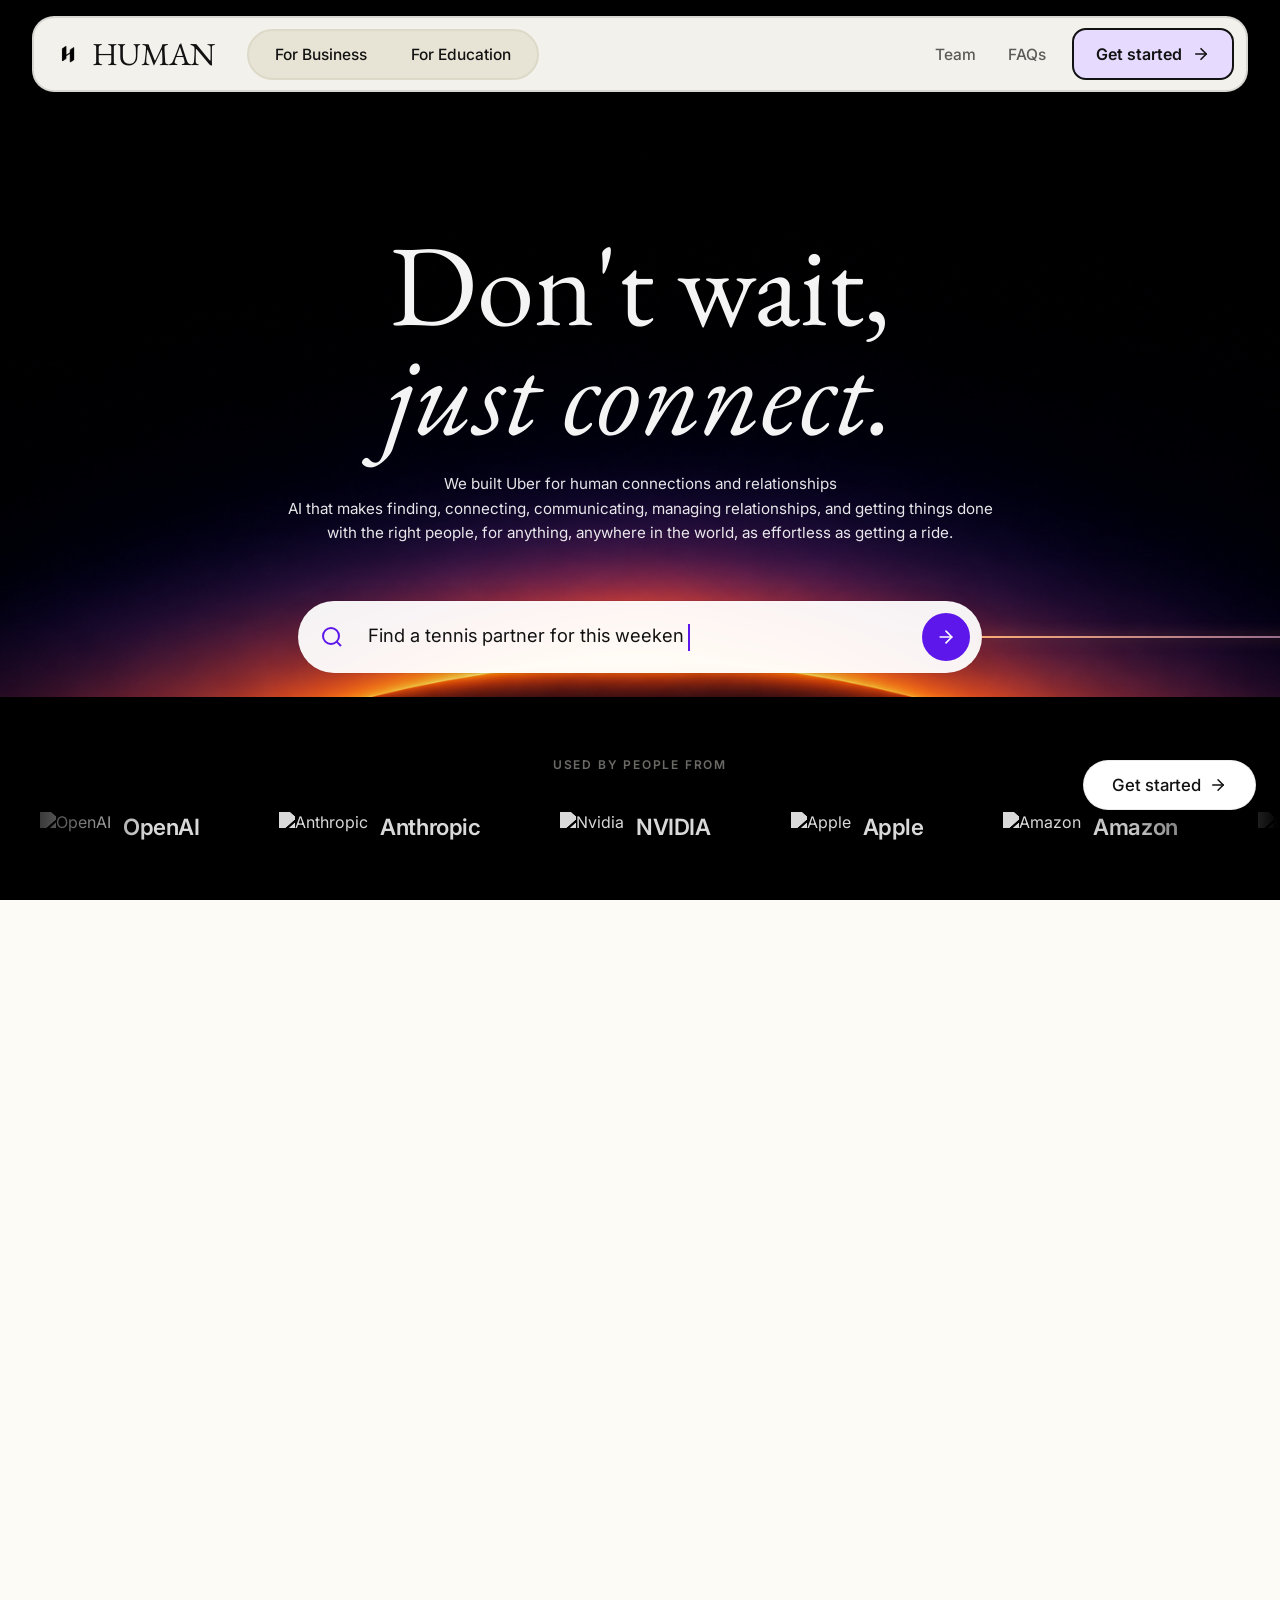
==== commit 79bab445: "Remove particle funnel; add straight light line from the prompt box Co-Authored-By: Claude Sonnet 5." ====
--- a/index.html
+++ b/index.html
@@ -1762,8 +1762,17 @@
             transition: background-color 9999s ease-out 0s;
         }
 
-        /* ── Particle funnel: glowing lines converge into the right end of the prompt box ── */
-        .fx-funnel { position: absolute; left: 0; top: 0; width: 100%; height: 100%; z-index: -1; pointer-events: none; display: block; }
+
+        /* ── Straight light line running out of the prompt box to the right edge of the screen ── */
+        .prompt-box { position: relative; }
+        .prompt-box::after { content: ''; position: absolute; left: 100%; top: 50%; width: 100vw; height: 2px; margin-top: -1px; pointer-events: none;
+            background: linear-gradient(90deg, rgba(255,180,120,.95) 0%, rgba(190,140,255,.55) 35%, rgba(150,110,255,0) 100%);
+            box-shadow: 0 0 14px rgba(255,150,80,.55); }
+        .prompt-box::before { content: ''; position: absolute; left: 100%; top: 50%; width: 90px; height: 4px; margin-top: -2px; border-radius: 4px; pointer-events: none; opacity: 0;
+            background: linear-gradient(90deg, rgba(255,255,255,0), #fff); box-shadow: 0 0 18px 4px rgba(255,190,130,.8);
+            animation: promptPulse 3.2s cubic-bezier(.4,0,.2,1) infinite; }
+        @keyframes promptPulse { 0% { transform: translateX(0); opacity: 0; } 12% { opacity: 1; } 100% { transform: translateX(60vw); opacity: 0; } }
+        @media (max-width: 700px) { .prompt-box::after, .prompt-box::before { display: none; } }
 </style>
 </head>
 <body>
@@ -2862,107 +2871,5 @@
     } catch (err) { console.error("sequence failed", err); }
     </script>
 
-    <script>
-    // Particle funnel: curved lines + light particles flowing in from the right and converging at the right end of the prompt box
-    try { (function() {
-        var hs = document.querySelector('.hero-section'), box = document.querySelector('.prompt-box');
-        if (!hs || !box) return;
-        var cv = document.createElement('canvas'); cv.className = 'fx-funnel'; cv.setAttribute('aria-hidden', 'true');
-        hs.insertBefore(cv, hs.firstChild);
-        var ctx = cv.getContext('2d'), dpr = 1, W = 0, H = 0, P = { x: 0, y: 0 }, lines = [], running = true;
-        var reduce = window.matchMedia && matchMedia('(prefers-reduced-motion: reduce)').matches;
-        function rnd(a, b) { return a + Math.random() * (b - a); }
-        function build() {
-            var n = W < 700 ? 16 : 34;
-            lines = [];
-            for (var i = 0; i < n; i++) {
-                var u = n === 1 ? 0 : (i / (n - 1)) * 2 - 1;           // -1 .. 1 across the fan
-                lines.push({ u: u, ph: rnd(0, 6.28), sp: rnd(.5, 1.1), amp: rnd(.4, 1) * (0.5 + Math.abs(u) * .6),
-                    parts: [{ t: Math.random(), v: rnd(.07, .15) }, { t: Math.random(), v: rnd(.07, .15) }, { t: Math.random(), v: rnd(.07, .15) }] });
-            }
-        }
-        function size() {
-            dpr = Math.min(2, window.devicePixelRatio || 1);
-            W = hs.clientWidth; H = hs.clientHeight;
-            cv.width = Math.round(W * dpr); cv.height = Math.round(H * dpr);
-            ctx.setTransform(dpr, 0, 0, dpr, 0, 0);
-            target(); build();
-        }
-        function target() {
-            var b = box.getBoundingClientRect(), c = cv.getBoundingClientRect();
-            P.x = b.right - c.left - 36;            // centre of the arrow button = right end of the prompt box
-            P.y = b.top - c.top + b.height / 2;
-        }
-        function geo(L, time) {
-            // every line enters from the RIGHT EDGE of the screen (spread over the full height) and bends in to the prompt box
-            var sx = W + 50, sy = H * (0.5 + L.u * 0.62);
-            var d = Math.max(sx - P.x, 220);
-            // no line is ever straight: each gets its own sway, plus a bow that grows toward the top and bottom
-            var bow = (sy - P.y) * 0.18;
-            var w1 = Math.sin(time * L.sp + L.ph) * 60 * L.amp + bow, w2 = Math.sin(time * L.sp * 1.3 + L.ph + 1.7) * 34 * L.amp;
-            return { sx: sx, sy: sy,
-                c1x: sx - d * 0.38, c1y: sy + w1,
-                c2x: P.x + d * 0.30, c2y: P.y + (sy - P.y) * 0.12 + w2 };
-        }
-        function pt(g, t) {
-            var m = 1 - t, a = m * m * m, b = 3 * m * m * t, c = 3 * m * t * t, d = t * t * t;
-            return { x: a * g.sx + b * g.c1x + c * g.c2x + d * P.x, y: a * g.sy + b * g.c1y + c * g.c2y + d * P.y };
-        }
-        var last = 0;
-        function frame(ts) {
-            if (!running) return;
-            var time = ts / 1000, dt = Math.min(.05, (ts - last) / 1000 || .016); last = ts;
-            ctx.clearRect(0, 0, W, H);
-            ctx.globalCompositeOperation = 'lighter';
-            ctx.lineCap = 'round';
-            for (var i = 0; i < lines.length; i++) {
-                var L = lines[i], g = geo(L, time);
-                // the line itself: invisible far away, brightening as it converges
-                var grd = ctx.createLinearGradient(g.sx, g.sy, P.x, P.y);
-                grd.addColorStop(0, 'rgba(160,120,255,.22)'); grd.addColorStop(.5, 'rgba(170,125,255,.34)'); grd.addColorStop(1, 'rgba(255,175,115,.7)');
-                ctx.strokeStyle = grd; ctx.lineWidth = 1.25;
-                ctx.beginPath(); ctx.moveTo(g.sx, g.sy); ctx.bezierCurveTo(g.c1x, g.c1y, g.c2x, g.c2y, P.x, P.y); ctx.stroke();
-                // light particles with trails
-                for (var k = 0; k < L.parts.length; k++) {
-                    var q = L.parts[k];
-                    if (!reduce) q.t += q.v * dt * (0.6 + q.t * 1.4);          // accelerate into the funnel
-                    if (q.t >= 1) { q.t = 0; q.v = rnd(.07, .15); }
-                    var head = pt(g, q.t), env = Math.sin(Math.min(1, q.t) * Math.PI) * 0.9 + 0.1;
-                    var tr = 10, prev = head;
-                    for (var j = 1; j <= tr; j++) {
-                        var tt = q.t - j * 0.011; if (tt < 0) break;
-                        var p2 = pt(g, tt);
-                        ctx.strokeStyle = 'rgba(255,190,130,' + (env * (1 - j / tr) * .55).toFixed(3) + ')';
-                        ctx.lineWidth = 2 * (1 - j / tr) + .4;
-                        ctx.beginPath(); ctx.moveTo(prev.x, prev.y); ctx.lineTo(p2.x, p2.y); ctx.stroke();
-                        prev = p2;
-                    }
-                    var r = 3 + 4 * q.t, gr = ctx.createRadialGradient(head.x, head.y, 0, head.x, head.y, r * 3);
-                    gr.addColorStop(0, 'rgba(255,255,255,' + (.95 * env).toFixed(3) + ')'); gr.addColorStop(.35, 'rgba(255,170,100,' + (.55 * env).toFixed(3) + ')'); gr.addColorStop(1, 'rgba(255,120,60,0)');
-                    ctx.fillStyle = gr; ctx.beginPath(); ctx.arc(head.x, head.y, r * 3, 0, 6.2832); ctx.fill();
-                }
-            }
-            // glow where everything converges
-            var pulse = 1 + .12 * Math.sin(time * 3);
-            var pg = ctx.createRadialGradient(P.x, P.y, 0, P.x, P.y, 90 * pulse);
-            pg.addColorStop(0, 'rgba(255,255,255,.55)'); pg.addColorStop(.25, 'rgba(180,130,255,.35)'); pg.addColorStop(1, 'rgba(120,70,255,0)');
-            ctx.fillStyle = pg; ctx.beginPath(); ctx.arc(P.x, P.y, 90 * pulse, 0, 6.2832); ctx.fill();
-            ctx.globalCompositeOperation = 'source-over';
-            if (!reduce) requestAnimationFrame(frame);
-        }
-        function check() {
-            var vis = (window.pageYOffset || 0) < window.innerHeight * 0.9 && !document.hidden;
-            if (vis && !running) { running = true; requestAnimationFrame(frame); }
-            else if (!vis) running = false;
-        }
-        window.addEventListener('scroll', check, { passive: true });
-        document.addEventListener('visibilitychange', check);
-        window.addEventListener('resize', function() { size(); });
-        window.__fx = { frame: frame, size: size };
-        size(); requestAnimationFrame(frame);
-        // layout shifts (fonts, header) move the prompt box: re-aim a couple of times after load
-        setTimeout(target, 600); setTimeout(target, 1800); window.addEventListener('load', function() { size(); });
-    })(); } catch (e) { console.error('funnel failed', e); }
-    </script>
 </body>
 </html>
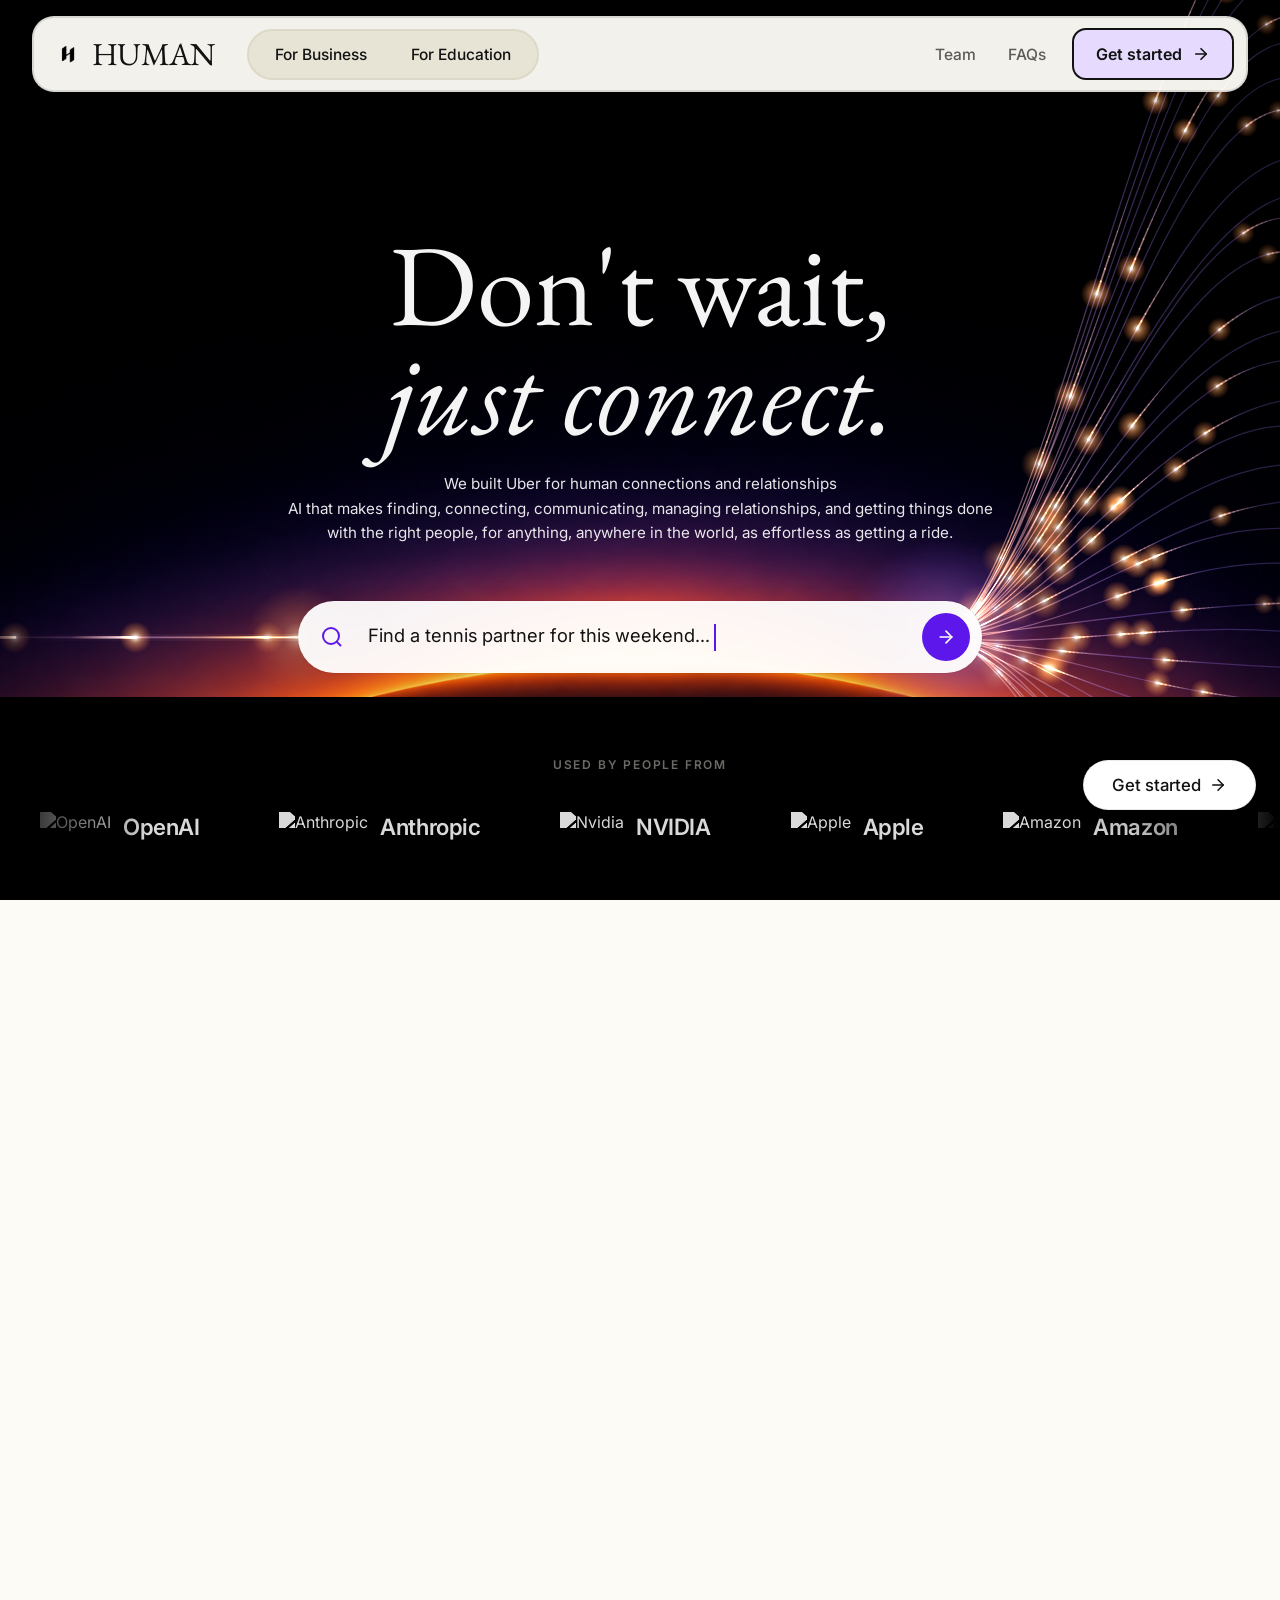
==== commit 0ce7a7da: "Restore particle funnel (right) and add straight line into the prompt box from the left Co-Authored-" ====
--- a/index.html
+++ b/index.html
@@ -1763,16 +1763,9 @@
         }
 
 
-        /* ── Straight light line running out of the prompt box to the right edge of the screen ── */
-        .prompt-box { position: relative; }
-        .prompt-box::after { content: ''; position: absolute; left: 100%; top: 50%; width: 100vw; height: 2px; margin-top: -1px; pointer-events: none;
-            background: linear-gradient(90deg, rgba(255,180,120,.95) 0%, rgba(190,140,255,.55) 35%, rgba(150,110,255,0) 100%);
-            box-shadow: 0 0 14px rgba(255,150,80,.55); }
-        .prompt-box::before { content: ''; position: absolute; left: 100%; top: 50%; width: 90px; height: 4px; margin-top: -2px; border-radius: 4px; pointer-events: none; opacity: 0;
-            background: linear-gradient(90deg, rgba(255,255,255,0), #fff); box-shadow: 0 0 18px 4px rgba(255,190,130,.8);
-            animation: promptPulse 3.2s cubic-bezier(.4,0,.2,1) infinite; }
-        @keyframes promptPulse { 0% { transform: translateX(0); opacity: 0; } 12% { opacity: 1; } 100% { transform: translateX(60vw); opacity: 0; } }
-        @media (max-width: 700px) { .prompt-box::after, .prompt-box::before { display: none; } }
+
+        /* ── Particle funnel: glowing lines converge into the right end of the prompt box ── */
+        .fx-funnel { position: absolute; left: 0; top: 0; width: 100%; height: 100%; z-index: -1; pointer-events: none; display: block; }
 </style>
 </head>
 <body>
@@ -2871,5 +2864,128 @@
     } catch (err) { console.error("sequence failed", err); }
     </script>
 
+    <script>
+    // Particle funnel: curved lines + light particles flowing in from the right and converging at the right end of the prompt box
+    try { (function() {
+        var hs = document.querySelector('.hero-section'), box = document.querySelector('.prompt-box');
+        if (!hs || !box) return;
+        var cv = document.createElement('canvas'); cv.className = 'fx-funnel'; cv.setAttribute('aria-hidden', 'true');
+        hs.insertBefore(cv, hs.firstChild);
+        var ctx = cv.getContext('2d'), dpr = 1, W = 0, H = 0, P = { x: 0, y: 0 }, Lx = 0, lines = [], running = true;
+        var reduce = window.matchMedia && matchMedia('(prefers-reduced-motion: reduce)').matches;
+        function rnd(a, b) { return a + Math.random() * (b - a); }
+        function build() {
+            var n = W < 700 ? 16 : 34;
+            lines = [];
+            for (var i = 0; i < n; i++) {
+                var u = n === 1 ? 0 : (i / (n - 1)) * 2 - 1;           // -1 .. 1 across the fan
+                lines.push({ u: u, ph: rnd(0, 6.28), sp: rnd(.5, 1.1), amp: rnd(.4, 1) * (0.5 + Math.abs(u) * .6),
+                    parts: [{ t: Math.random(), v: rnd(.07, .15) }, { t: Math.random(), v: rnd(.07, .15) }, { t: Math.random(), v: rnd(.07, .15) }] });
+            }
+        }
+        function size() {
+            dpr = Math.min(2, window.devicePixelRatio || 1);
+            W = hs.clientWidth; H = hs.clientHeight;
+            cv.width = Math.round(W * dpr); cv.height = Math.round(H * dpr);
+            ctx.setTransform(dpr, 0, 0, dpr, 0, 0);
+            target(); build();
+        }
+        function target() {
+            var b = box.getBoundingClientRect(), c = cv.getBoundingClientRect();
+            P.x = b.right - c.left - 36;            // centre of the arrow button = right end of the prompt box
+            P.y = b.top - c.top + b.height / 2;
+            Lx = b.left - c.left;                    // left end of the prompt box
+        }
+        function geo(L, time) {
+            // every line enters from the RIGHT EDGE of the screen (spread over the full height) and bends in to the prompt box
+            var sx = W + 50, sy = H * (0.5 + L.u * 0.62);
+            var d = Math.max(sx - P.x, 220);
+            // no line is ever straight: each gets its own sway, plus a bow that grows toward the top and bottom
+            var bow = (sy - P.y) * 0.18;
+            var w1 = Math.sin(time * L.sp + L.ph) * 60 * L.amp + bow, w2 = Math.sin(time * L.sp * 1.3 + L.ph + 1.7) * 34 * L.amp;
+            return { sx: sx, sy: sy,
+                c1x: sx - d * 0.38, c1y: sy + w1,
+                c2x: P.x + d * 0.30, c2y: P.y + (sy - P.y) * 0.12 + w2 };
+        }
+        function pt(g, t) {
+            var m = 1 - t, a = m * m * m, b = 3 * m * m * t, c = 3 * m * t * t, d = t * t * t;
+            return { x: a * g.sx + b * g.c1x + c * g.c2x + d * P.x, y: a * g.sy + b * g.c1y + c * g.c2y + d * P.y };
+        }
+        var last = 0;
+        function frame(ts) {
+            if (!running) return;
+            var time = ts / 1000, dt = Math.min(.05, (ts - last) / 1000 || .016); last = ts;
+            ctx.clearRect(0, 0, W, H);
+            ctx.globalCompositeOperation = 'lighter';
+            ctx.lineCap = 'round';
+            // ── the straight line: runs in from the LEFT edge of the screen to the left end of the prompt box ──
+            if (Lx > 60) {
+                var ly = P.y;
+                var lg = ctx.createLinearGradient(0, ly, Lx, ly);
+                lg.addColorStop(0, 'rgba(255,170,110,0)'); lg.addColorStop(.35, 'rgba(190,140,255,.32)'); lg.addColorStop(.8, 'rgba(255,185,125,.75)'); lg.addColorStop(1, 'rgba(255,230,200,.95)');
+                ctx.strokeStyle = lg; ctx.lineWidth = 7; ctx.globalAlpha = .12; ctx.beginPath(); ctx.moveTo(0, ly); ctx.lineTo(Lx, ly); ctx.stroke();   // soft halo
+                ctx.globalAlpha = 1; ctx.lineWidth = 1.6; ctx.beginPath(); ctx.moveTo(0, ly); ctx.lineTo(Lx, ly); ctx.stroke();
+                for (var m = 0; m < 3; m++) {                                    // light pulses racing into the box
+                    var ph = reduce ? m / 3 : ((time * .32 + m / 3) % 1), ex = ph * ph * (3 - 2 * ph), hx = ex * Lx, fade = Math.sin(Math.min(1, ph) * Math.PI);
+                    var tl = Math.max(60, Lx * .22), tg = ctx.createLinearGradient(hx - tl, ly, hx, ly);
+                    tg.addColorStop(0, 'rgba(255,170,110,0)'); tg.addColorStop(1, 'rgba(255,235,210,' + (.9 * fade).toFixed(3) + ')');
+                    ctx.strokeStyle = tg; ctx.lineWidth = 2.6; ctx.beginPath(); ctx.moveTo(hx - tl, ly); ctx.lineTo(hx, ly); ctx.stroke();
+                    var hg = ctx.createRadialGradient(hx, ly, 0, hx, ly, 16);
+                    hg.addColorStop(0, 'rgba(255,255,255,' + (.95 * fade).toFixed(3) + ')'); hg.addColorStop(.4, 'rgba(255,175,105,' + (.5 * fade).toFixed(3) + ')'); hg.addColorStop(1, 'rgba(255,120,60,0)');
+                    ctx.fillStyle = hg; ctx.beginPath(); ctx.arc(hx, ly, 16, 0, 6.2832); ctx.fill();
+                }
+                var lp = 1 + .15 * Math.sin(time * 3.2), lgl = ctx.createRadialGradient(Lx, ly, 0, Lx, ly, 46 * lp);   // glow where it meets the box
+                lgl.addColorStop(0, 'rgba(255,225,190,.6)'); lgl.addColorStop(.3, 'rgba(255,160,100,.28)'); lgl.addColorStop(1, 'rgba(255,120,60,0)');
+                ctx.fillStyle = lgl; ctx.beginPath(); ctx.arc(Lx, ly, 46 * lp, 0, 6.2832); ctx.fill();
+            }
+            for (var i = 0; i < lines.length; i++) {
+                var L = lines[i], g = geo(L, time);
+                // the line itself: invisible far away, brightening as it converges
+                var grd = ctx.createLinearGradient(g.sx, g.sy, P.x, P.y);
+                grd.addColorStop(0, 'rgba(160,120,255,.22)'); grd.addColorStop(.5, 'rgba(170,125,255,.34)'); grd.addColorStop(1, 'rgba(255,175,115,.7)');
+                ctx.strokeStyle = grd; ctx.lineWidth = 1.25;
+                ctx.beginPath(); ctx.moveTo(g.sx, g.sy); ctx.bezierCurveTo(g.c1x, g.c1y, g.c2x, g.c2y, P.x, P.y); ctx.stroke();
+                // light particles with trails
+                for (var k = 0; k < L.parts.length; k++) {
+                    var q = L.parts[k];
+                    if (!reduce) q.t += q.v * dt * (0.6 + q.t * 1.4);          // accelerate into the funnel
+                    if (q.t >= 1) { q.t = 0; q.v = rnd(.07, .15); }
+                    var head = pt(g, q.t), env = Math.sin(Math.min(1, q.t) * Math.PI) * 0.9 + 0.1;
+                    var tr = 10, prev = head;
+                    for (var j = 1; j <= tr; j++) {
+                        var tt = q.t - j * 0.011; if (tt < 0) break;
+                        var p2 = pt(g, tt);
+                        ctx.strokeStyle = 'rgba(255,190,130,' + (env * (1 - j / tr) * .55).toFixed(3) + ')';
+                        ctx.lineWidth = 2 * (1 - j / tr) + .4;
+                        ctx.beginPath(); ctx.moveTo(prev.x, prev.y); ctx.lineTo(p2.x, p2.y); ctx.stroke();
+                        prev = p2;
+                    }
+                    var r = 3 + 4 * q.t, gr = ctx.createRadialGradient(head.x, head.y, 0, head.x, head.y, r * 3);
+                    gr.addColorStop(0, 'rgba(255,255,255,' + (.95 * env).toFixed(3) + ')'); gr.addColorStop(.35, 'rgba(255,170,100,' + (.55 * env).toFixed(3) + ')'); gr.addColorStop(1, 'rgba(255,120,60,0)');
+                    ctx.fillStyle = gr; ctx.beginPath(); ctx.arc(head.x, head.y, r * 3, 0, 6.2832); ctx.fill();
+                }
+            }
+            // glow where everything converges
+            var pulse = 1 + .12 * Math.sin(time * 3);
+            var pg = ctx.createRadialGradient(P.x, P.y, 0, P.x, P.y, 90 * pulse);
+            pg.addColorStop(0, 'rgba(255,255,255,.55)'); pg.addColorStop(.25, 'rgba(180,130,255,.35)'); pg.addColorStop(1, 'rgba(120,70,255,0)');
+            ctx.fillStyle = pg; ctx.beginPath(); ctx.arc(P.x, P.y, 90 * pulse, 0, 6.2832); ctx.fill();
+            ctx.globalCompositeOperation = 'source-over';
+            if (!reduce) requestAnimationFrame(frame);
+        }
+        function check() {
+            var vis = (window.pageYOffset || 0) < window.innerHeight * 0.9 && !document.hidden;
+            if (vis && !running) { running = true; requestAnimationFrame(frame); }
+            else if (!vis) running = false;
+        }
+        window.addEventListener('scroll', check, { passive: true });
+        document.addEventListener('visibilitychange', check);
+        window.addEventListener('resize', function() { size(); });
+        window.__fx = { frame: frame, size: size };
+        size(); requestAnimationFrame(frame);
+        // layout shifts (fonts, header) move the prompt box: re-aim a couple of times after load
+        setTimeout(target, 600); setTimeout(target, 1800); window.addEventListener('load', function() { size(); });
+    })(); } catch (e) { console.error('funnel failed', e); }
+    </script>
 </body>
 </html>
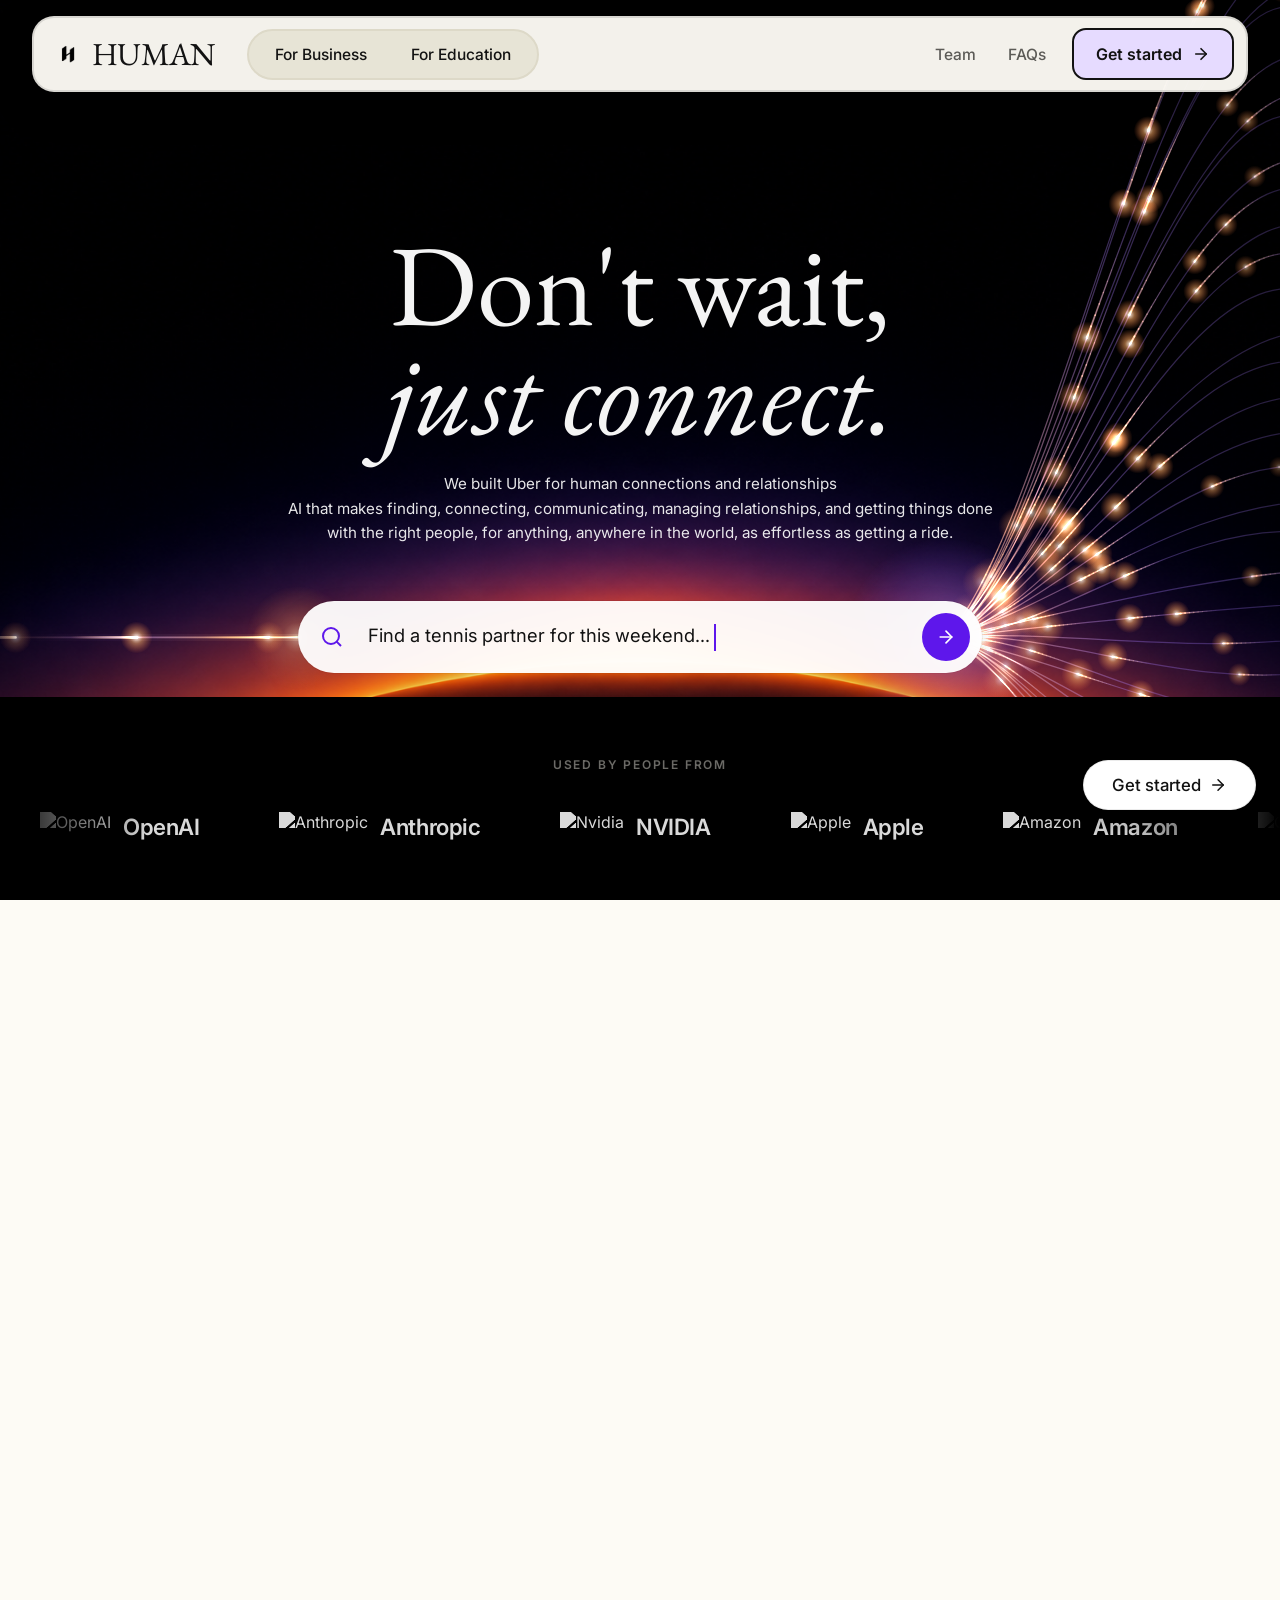
==== commit 093d9e3f: "Mobile: turn off funnel, clean hero sentence Co-Authored-By: Claude Sonnet 5.5 <noreply@anthropic.co" ====
--- a/index.html
+++ b/index.html
@@ -1765,7 +1765,10 @@
 
 
         /* ── Particle funnel: glowing lines converge into the right end of the prompt box ── */
+        @media (max-width: 699px) { .fx-funnel { display: none !important; } }
         .fx-funnel { position: absolute; left: 0; top: 0; width: 100%; height: 100%; z-index: -1; pointer-events: none; display: block; }
+        .m-only { display: none; }
+        @media (max-width: 699px) { .m-only { display: inline; } .d-only { display: none; } }
 </style>
 </head>
 <body>
@@ -1804,7 +1807,7 @@
                         <i>just connect.</i>
                     </h1>
                     <p class="hero-sub" style="max-width: 720px; margin: 1.5rem auto; line-height: 1.6; font-size: 0.95rem;">
-                        We built Uber for human connections and relationships<br>AI that makes finding, connecting, communicating, managing relationships, and getting things done with the right people, for anything, anywhere in the world, as effortless as getting a ride.</p>
+                        We built Uber for human connections and relationships<span class="m-only">:</span> <br class="d-only">AI that makes finding, connecting, communicating, managing relationships, and getting things done with the right people, for anything, anywhere in the world, as effortless as getting a ride.</p>
                 </div>
 
                 <div class="prompt-container" style="margin-top: 0; margin-bottom: 3rem;">
@@ -2913,7 +2916,7 @@
         }
         var last = 0;
         function frame(ts) {
-            if (!running) return;
+            if (!running || window.innerWidth < 700) { running = false; return; }
             var time = ts / 1000, dt = Math.min(.05, (ts - last) / 1000 || .016); last = ts;
             ctx.clearRect(0, 0, W, H);
             ctx.globalCompositeOperation = 'lighter';
@@ -2974,13 +2977,13 @@
             if (!reduce) requestAnimationFrame(frame);
         }
         function check() {
-            var vis = (window.pageYOffset || 0) < window.innerHeight * 0.9 && !document.hidden;
+            var vis = (window.pageYOffset || 0) < window.innerHeight * 0.9 && !document.hidden && window.innerWidth >= 700;
             if (vis && !running) { running = true; requestAnimationFrame(frame); }
             else if (!vis) running = false;
         }
         window.addEventListener('scroll', check, { passive: true });
         document.addEventListener('visibilitychange', check);
-        window.addEventListener('resize', function() { size(); });
+        window.addEventListener('resize', function() { size(); check(); });
         window.__fx = { frame: frame, size: size };
         size(); requestAnimationFrame(frame);
         // layout shifts (fonts, header) move the prompt box: re-aim a couple of times after load
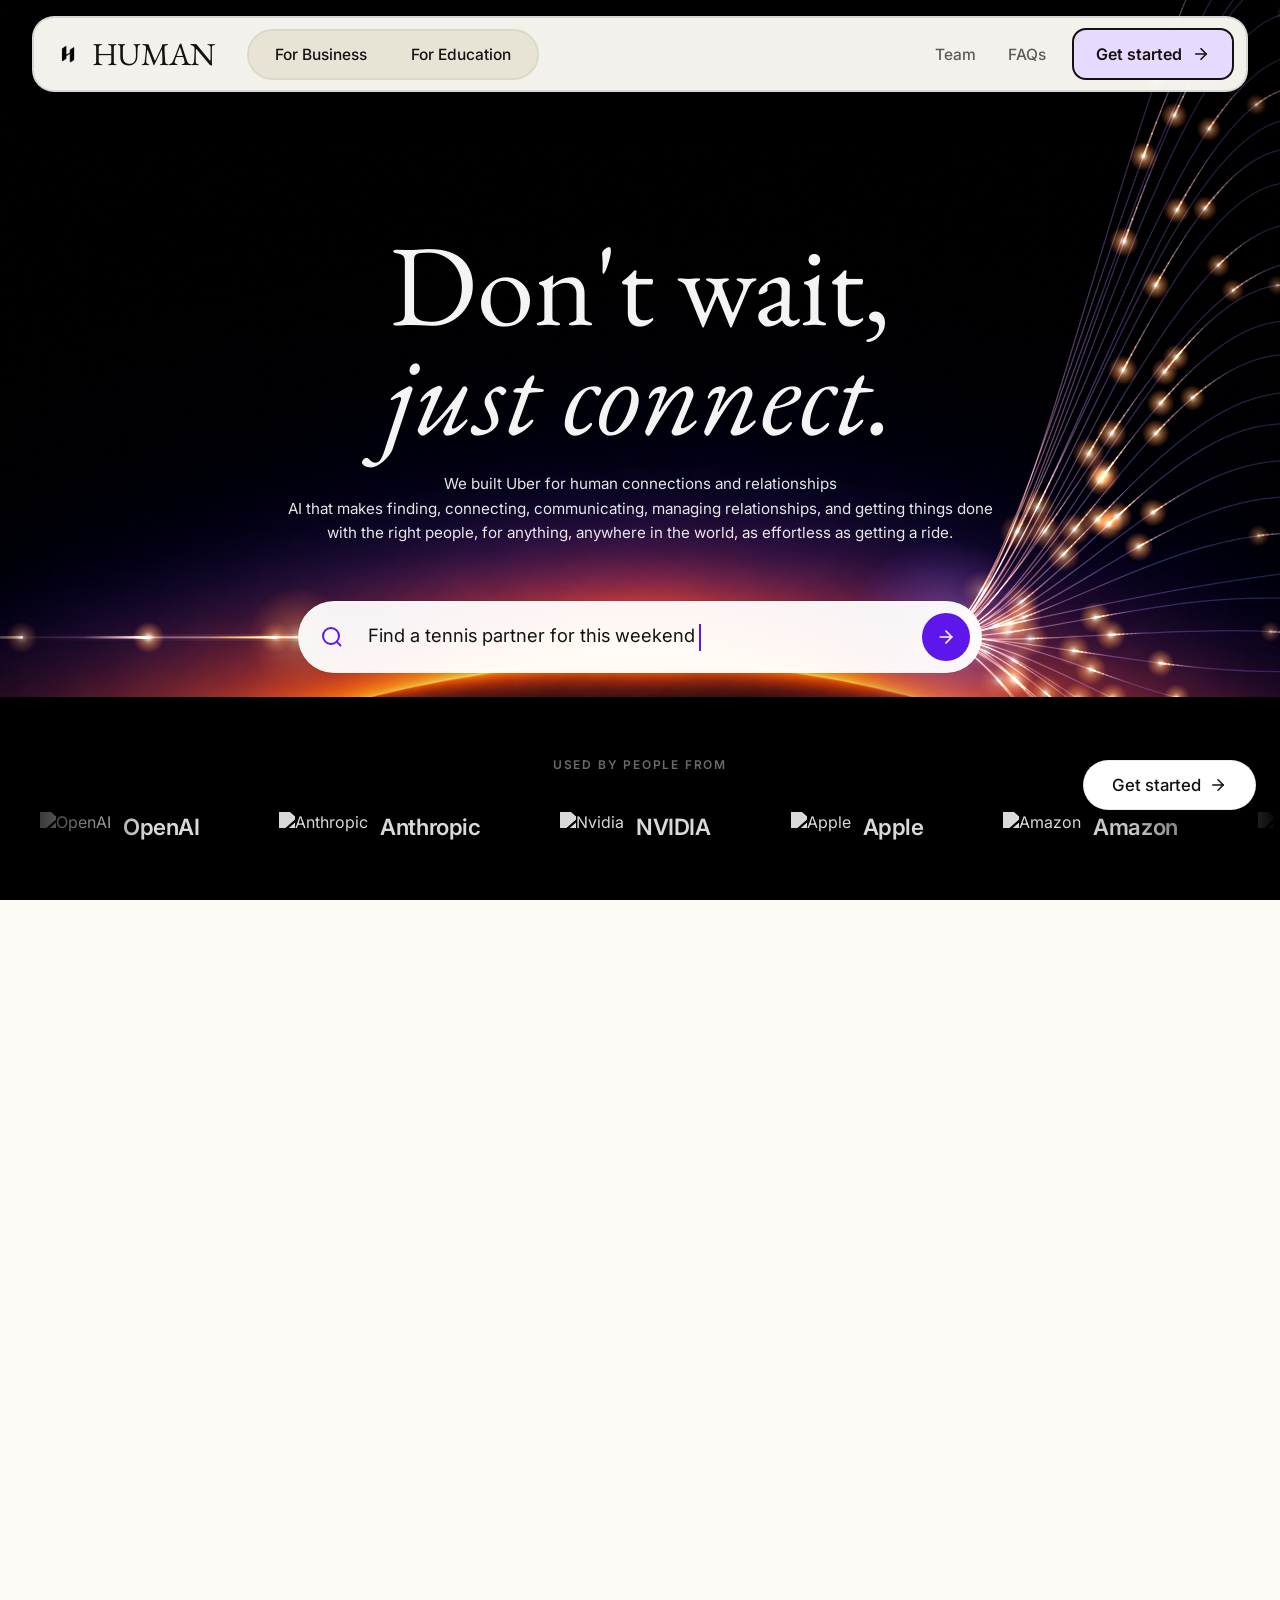
==== commit ef3d1274: "Add orbit of request cards and circular-type rings behind the waitlist Co-Authored-By: Claude Sonnet" ====
--- a/index.html
+++ b/index.html
@@ -1769,6 +1769,41 @@
         .fx-funnel { position: absolute; left: 0; top: 0; width: 100%; height: 100%; z-index: -1; pointer-events: none; display: block; }
         .m-only { display: none; }
         @media (max-width: 699px) { .m-only { display: inline; } .d-only { display: none; } }
+
+        /* ── Orbit showcase: request cards circling HUMAN ── */
+        .orbit-sec { position: relative; background: var(--bg-cream); padding: 110px 20px 90px; text-align: center; overflow: hidden; z-index: 2; }
+        .orbit-kicker { display: inline-block; font: 600 .74rem/1 'Inter', sans-serif; letter-spacing: .16em; text-transform: uppercase; color: var(--accent-purple); margin-bottom: 18px; }
+        .orbit-head h2 { font-family: 'EB Garamond', serif; font-weight: 400; font-size: clamp(2.4rem, 5.5vw, 4.4rem); line-height: 1.02; letter-spacing: -.02em; margin: 0 auto 14px; max-width: 900px; color: var(--text-dark); }
+        .orbit-head h2 i { font-style: italic; }
+        .orbit-head p { color: var(--text-grey); font-size: 1.05rem; margin: 0 0 10px; }
+        .orbit { position: relative; height: clamp(430px, 62vw, 640px); max-width: 1200px; margin: 10px auto 0; touch-action: pan-y; cursor: grab; user-select: none; -webkit-user-select: none; }
+        .orbit.drag { cursor: grabbing; }
+        .orbit-core { position: absolute; left: 50%; top: 50%; width: clamp(150px, 20vw, 230px); aspect-ratio: 1; transform: translate(-50%, -54%); border-radius: 50%; display: grid; place-items: center; pointer-events: none;
+            background: radial-gradient(circle at 50% 40%, #7a3dff 0%, #5E17EB 55%, #3b0fa0 100%); box-shadow: 0 30px 80px rgba(94,23,235,.45), inset 0 0 60px rgba(255,255,255,.18); }
+        .orbit-core::before, .orbit-core::after { content: ''; position: absolute; inset: -14%; border-radius: 50%; border: 1.5px solid rgba(94,23,235,.28); animation: orbPing 4.5s ease-out infinite; }
+        .orbit-core::after { animation-delay: 2.25s; }
+        @keyframes orbPing { 0% { transform: scale(.78); opacity: .9; } 100% { transform: scale(1.55); opacity: 0; } }
+        .orbit-core span { font-family: 'EB Garamond', serif; font-size: clamp(1.6rem, 3.2vw, 2.4rem); color: #fff; letter-spacing: -.01em; }
+        .orb-card { all: unset; box-sizing: border-box; position: absolute; left: 50%; top: 50%; display: flex; align-items: center; gap: 12px; padding: 12px 20px 12px 12px; border-radius: 22px; background: #fff; color: var(--text-dark);
+            border: 1.5px solid rgba(18,18,18,.1); box-shadow: 0 18px 40px rgba(18,18,18,.12); white-space: nowrap; cursor: pointer; will-change: transform, opacity; text-align: left; font-family: 'Inter', sans-serif; transition: box-shadow .25s, border-color .25s; }
+        .orb-card:hover, .orb-card.on { border-color: var(--c); box-shadow: 0 26px 60px color-mix(in srgb, var(--c) 40%, transparent); }
+        .orb-card:focus-visible { outline: 2px solid var(--accent-purple); outline-offset: 3px; }
+        .orb-av { width: 42px; height: 42px; border-radius: 50%; display: grid; place-items: center; background: var(--c); color: #fff; font-weight: 700; font-size: 1rem; flex: none; }
+        .orb-t b { display: block; font-size: .98rem; font-weight: 600; line-height: 1.2; }
+        .orb-t small { display: block; font-size: .78rem; color: var(--text-grey); margin-top: 3px; }
+        @media (max-width: 700px) { .orbit-sec { padding: 80px 12px 60px; } .orb-card { padding: 9px 14px 9px 9px; gap: 9px; border-radius: 18px; } .orb-av { width: 34px; height: 34px; font-size: .85rem; } .orb-t b { font-size: .85rem; } .orb-t small { font-size: .7rem; } }
+
+        /* ── Circular type: rotating rings of text behind the waitlist ── */
+        .waitlist-section { position: relative; overflow: hidden; }
+        .waitlist-container { position: relative; z-index: 2; }
+        .ctype { position: absolute; left: 50%; top: 50%; width: min(1180px, 150vw); aspect-ratio: 1; transform: translate(-50%, -50%); z-index: 0; pointer-events: none; opacity: 0; transition: opacity 1.4s ease; }
+        .ctype.in { opacity: 1; }
+        .ctype svg { width: 100%; height: 100%; overflow: visible; }
+        .ctype text { font-family: 'Inter', sans-serif; font-weight: 600; letter-spacing: .02em; fill: rgba(255,255,255,.16); transition: fill .5s ease; text-transform: uppercase; }
+        .ctype .ring.hot text { fill: rgba(190,150,255,.85); }
+        .ctype .ring.dim text { fill: rgba(255,255,255,.06); }
+        .ctype .guide { fill: none; stroke: rgba(255,255,255,.1); stroke-width: 1; stroke-dasharray: 3 9; transition: stroke .5s; }
+        .ctype .ring.hot + .guide, .ctype .guide.hot { stroke: rgba(190,150,255,.5); }
 </style>
 </head>
 <body>
@@ -1904,6 +1939,19 @@
     </div>
 
     <!-- SECTION 2.6: FAQ -->
+    <!-- ORBIT: what people ask HUMAN for -->
+    <section class="orbit-sec" id="orbit" aria-label="What people ask HUMAN for">
+        <div class="orbit-head">
+            <span class="orbit-kicker">Ask for anything</span>
+            <h2>What will you ask <i>HUMAN</i> for?</h2>
+            <p>Scroll, drag or hover. Every card is a real kind of request.</p>
+        </div>
+        <div class="orbit" id="orbit-ring">
+            <div class="orbit-core"><span>HUMAN</span></div>
+            <button type="button" class="orb-card" style="--c:#FF6A00"><span class="orb-av">A</span><span class="orb-t"><b>A tennis partner this weekend</b><small>Sport</small></span></button><button type="button" class="orb-card" style="--c:#5E17EB"><span class="orb-av">A</span><span class="orb-t"><b>A technical co-founder</b><small>Startups</small></span></button><button type="button" class="orb-card" style="--c:#FF2E93"><span class="orb-av">C</span><span class="orb-t"><b>Coffee in Soho right now</b><small>Right now</small></span></button><button type="button" class="orb-card" style="--c:#00A8C6"><span class="orb-av">A</span><span class="orb-t"><b>A local guide in Tokyo</b><small>Travel</small></span></button><button type="button" class="orb-card" style="--c:#2D6BFF"><span class="orb-av">S</span><span class="orb-t"><b>Someone to fix my laptop</b><small>Help today</small></span></button><button type="button" class="orb-card" style="--c:#1FAA59"><span class="orb-av">A</span><span class="orb-t"><b>A study partner tonight</b><small>Study</small></span></button><button type="button" class="orb-card" style="--c:#C98A00"><span class="orb-av">A</span><span class="orb-t"><b>A guitar teacher</b><small>Learn</small></span></button><button type="button" class="orb-card" style="--c:#B2007A"><span class="orb-av">N</span><span class="orb-t"><b>New friends in a new city</b><small>Friends</small></span></button>
+        </div>
+    </section>
+
     <div class="faq-section" id="faq">
         <div class="faq-header">
             <span class="faq-kicker">FAQS</span>
@@ -2990,5 +3038,107 @@
         setTimeout(target, 600); setTimeout(target, 1800); window.addEventListener('load', function() { size(); });
     })(); } catch (e) { console.error('funnel failed', e); }
     </script>
+
+    <script>
+    // ═══ Orbit showcase + circular type (own implementations; keyboard / touch / reduced-motion aware) ═══
+    try { (function() {
+        var reduce = window.matchMedia && matchMedia('(prefers-reduced-motion: reduce)').matches;
+
+        // ── Orbit: cards circle the HUMAN core; scroll, drag and hover all steer it ──
+        var orbit = document.getElementById('orbit-ring');
+        if (orbit) {
+            var cards = [].slice.call(orbit.querySelectorAll('.orb-card')), N = cards.length;
+            var rot = 0, vel = 0, auto = reduce ? 0 : 7, hover = false, dragging = false, lastX = 0, lastY = window.scrollY, visible = false, selected = -1;
+            function layout() {
+                var w = orbit.clientWidth, h = orbit.clientHeight, rx = Math.min(w * (w < 700 ? .38 : .36), 470), ry = h * (w < 700 ? .3 : .27);
+                for (var i = 0; i < N; i++) {
+                    var a = (rot + i * 360 / N) * Math.PI / 180, z = Math.cos(a), x = Math.sin(a) * rx, y = z * ry * .55 - 6;
+                    var depth = (z + 1) / 2, sc = .6 + .4 * depth + (i === selected ? .08 : 0);
+                    cards[i].style.transform = 'translate(-50%,-50%) translate(' + x.toFixed(1) + 'px,' + y.toFixed(1) + 'px) scale(' + sc.toFixed(3) + ')';
+                    cards[i].style.opacity = (.28 + .72 * depth).toFixed(3);
+                    cards[i].style.zIndex = Math.round(depth * 100);
+                    cards[i].style.filter = depth < .35 ? 'blur(' + ((.35 - depth) * 4).toFixed(1) + 'px)' : 'none';
+                }
+            }
+            var prev = 0;
+            function tick(ts) {
+                if (!visible) { prev = 0; return; }
+                var dt = prev ? Math.min(.05, (ts - prev) / 1000) : 0; prev = ts;
+                if (!dragging) {
+                    var target = hover ? 0 : auto;
+                    vel += (target - vel) * Math.min(1, dt * 3);       // glide back to the lazy auto-rotation
+                    rot += vel * dt;
+                }
+                layout(); requestAnimationFrame(tick);
+            }
+            // scroll adds spin
+            window.addEventListener('scroll', function() {
+                var y = window.scrollY, d = y - lastY; lastY = y;
+                if (visible && !reduce) vel += Math.max(-90, Math.min(90, d * .45));
+            }, { passive: true });
+            // drag to spin
+            orbit.addEventListener('pointerdown', function(e) { dragging = true; lastX = e.clientX; orbit.classList.add('drag'); try { orbit.setPointerCapture(e.pointerId); } catch (x) {} });
+            orbit.addEventListener('pointermove', function(e) { if (!dragging) return; var dx = e.clientX - lastX; lastX = e.clientX; rot += dx * .35; vel = dx * 14; });
+            function up() { dragging = false; orbit.classList.remove('drag'); }
+            orbit.addEventListener('pointerup', up); orbit.addEventListener('pointercancel', up);
+            // hover pauses; click / Enter brings a card to the front
+            orbit.addEventListener('mouseenter', function() { hover = true; }); orbit.addEventListener('mouseleave', function() { hover = false; });
+            cards.forEach(function(c, i) {
+                c.addEventListener('click', function() {
+                    selected = i; cards.forEach(function(k, j) { k.classList.toggle('on', j === i); });
+                    var cur = ((rot + i * 360 / N) % 360 + 360) % 360, d = cur > 180 ? 360 - cur : -cur;   // spin so this card faces front
+                    var start = rot, t0 = performance.now();
+                    (function glide(now) { var k = Math.min(1, (now - t0) / 700), e = 1 - Math.pow(1 - k, 3); rot = start + d * e; layout(); if (k < 1) requestAnimationFrame(glide); })(t0);
+                });
+            });
+            if ('IntersectionObserver' in window) new IntersectionObserver(function(es) { var v = es[0].isIntersecting; if (v && !visible) { visible = true; requestAnimationFrame(tick); } else if (!v) visible = false; }, { rootMargin: '120px' }).observe(orbit);
+            else { visible = true; requestAnimationFrame(tick); }
+            window.addEventListener('resize', layout);
+            layout();
+        }
+
+        // ── Circular type: three rings of text, alternating direction, hover focuses a ring ──
+        var sec = document.querySelector('.waitlist-section');
+        if (sec) {
+            var wrap = document.createElement('div'); wrap.className = 'ctype'; wrap.setAttribute('aria-hidden', 'true');
+            var NS = 'http://www.w3.org/2000/svg', R = [455, 365, 275], FS = [30, 27, 24], DIR = [1, -1, 1], SP = [5.5, 7.5, 10];
+            var phrase = 'Be the first to experience HUMAN \u2022 Invitations are rolling out globally \u2022 ';
+            var svg = document.createElementNS(NS, 'svg'); svg.setAttribute('viewBox', '0 0 1000 1000');
+            var defs = document.createElementNS(NS, 'defs'); svg.appendChild(defs);
+            var rings = [];
+            R.forEach(function(r, i) {
+                var id = 'ct' + i, path = document.createElementNS(NS, 'path');
+                path.setAttribute('id', id); path.setAttribute('d', 'M500,' + (500 - r) + ' a' + r + ',' + r + ' 0 1,1 0,' + (2 * r) + ' a' + r + ',' + r + ' 0 1,1 0,' + (-2 * r)); defs.appendChild(path);
+                var g = document.createElementNS(NS, 'g'); g.setAttribute('class', 'ring');
+                var t = document.createElementNS(NS, 'text'); t.setAttribute('font-size', FS[i]);
+                var tp = document.createElementNS(NS, 'textPath'); tp.setAttributeNS('http://www.w3.org/1999/xlink', 'href', '#' + id); tp.setAttribute('href', '#' + id);
+                var circ = 2 * Math.PI * r, reps = Math.max(1, Math.round(circ / (phrase.length * FS[i] * .62)));
+                tp.setAttribute('textLength', circ.toFixed(1)); tp.setAttribute('lengthAdjust', 'spacing'); tp.textContent = new Array(reps + 1).join(phrase);
+                t.appendChild(tp); g.appendChild(t); svg.appendChild(g);
+                var gd = document.createElementNS(NS, 'circle'); gd.setAttribute('class', 'guide'); gd.setAttribute('cx', 500); gd.setAttribute('cy', 500); gd.setAttribute('r', r + FS[i] * 0.9); svg.appendChild(gd);
+                rings.push({ g: g, guide: gd, ang: Math.random() * 360, mult: 1, tgt: 1 });
+            });
+            wrap.appendChild(svg); sec.insertBefore(wrap, sec.firstChild);
+            // entrance: fade/bloom in when the section arrives
+            if ('IntersectionObserver' in window) new IntersectionObserver(function(es, o) { if (es[0].isIntersecting) { wrap.classList.add('in'); o.disconnect(); } }, { threshold: .15 }).observe(sec); else wrap.classList.add('in');
+            // hover focus: the ring nearest the pointer slows and lights up, the rest dim
+            sec.addEventListener('mousemove', function(e) {
+                var b = wrap.getBoundingClientRect(), sc = b.width / 1000, dx = (e.clientX - (b.left + b.width / 2)) / sc, dy = (e.clientY - (b.top + b.height / 2)) / sc, d = Math.sqrt(dx * dx + dy * dy), best = -1, bd = 40;
+                R.forEach(function(r, i) { var k = Math.abs(d - r); if (k < bd) { bd = k; best = i; } });
+                rings.forEach(function(o, i) { o.tgt = best < 0 ? 1 : (i === best ? .12 : 1); o.g.setAttribute('class', 'ring' + (best < 0 ? '' : i === best ? ' hot' : ' dim')); o.guide.setAttribute('class', 'guide' + (i === best ? ' hot' : '')); });
+            });
+            sec.addEventListener('mouseleave', function() { rings.forEach(function(o) { o.tgt = 1; o.g.setAttribute('class', 'ring'); o.guide.setAttribute('class', 'guide'); }); });
+            var pv = 0, vis2 = false;
+            function spin(ts) {
+                if (!vis2) { pv = 0; return; }
+                var dt = pv ? Math.min(.05, (ts - pv) / 1000) : 0; pv = ts;
+                rings.forEach(function(o, i) { o.mult += (o.tgt - o.mult) * Math.min(1, dt * 4); o.ang += DIR[i] * SP[i] * o.mult * dt; o.g.setAttribute('transform', 'rotate(' + o.ang.toFixed(2) + ' 500 500)'); });
+                requestAnimationFrame(spin);
+            }
+            if (!reduce && 'IntersectionObserver' in window) new IntersectionObserver(function(es) { var v = es[0].isIntersecting; if (v && !vis2) { vis2 = true; requestAnimationFrame(spin); } else if (!v) vis2 = false; }).observe(sec);
+            else rings.forEach(function(o, i) { o.g.setAttribute('transform', 'rotate(' + (i * 40) + ' 500 500)'); });
+        }
+    })(); } catch (e) { console.error('orbit/ctype failed', e); }
+    </script>
 </body>
 </html>
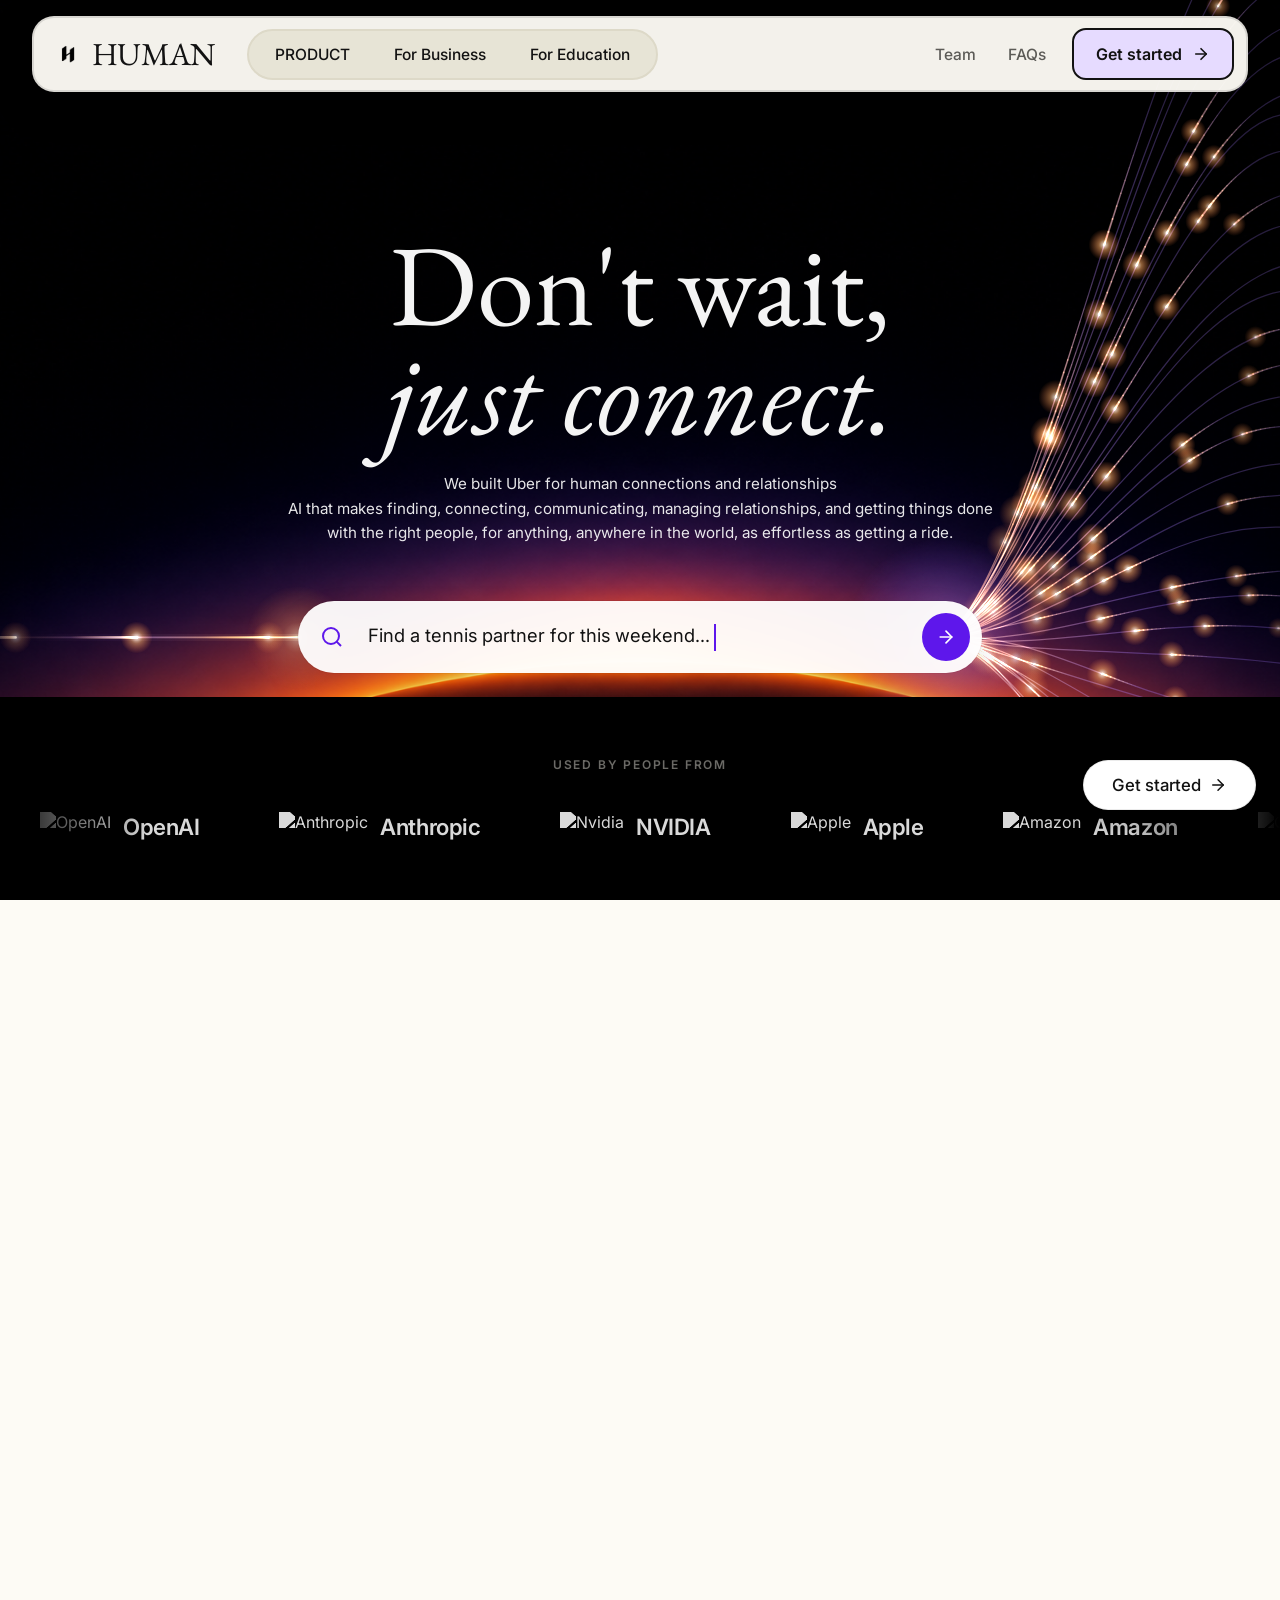
==== commit 5190bbaf: "Add PRODUCT page with interactive demo chapters and PRODUCT nav item Co-Authored-By: Claude Sonnet 5" ====
--- a/index.html
+++ b/index.html
@@ -1776,22 +1776,18 @@
         .orbit-head h2 { font-family: 'EB Garamond', serif; font-weight: 400; font-size: clamp(2.4rem, 5.5vw, 4.4rem); line-height: 1.02; letter-spacing: -.02em; margin: 0 auto 14px; max-width: 900px; color: var(--text-dark); }
         .orbit-head h2 i { font-style: italic; }
         .orbit-head p { color: var(--text-grey); font-size: 1.05rem; margin: 0 0 10px; }
-        .orbit { position: relative; height: clamp(430px, 62vw, 640px); max-width: 1200px; margin: 10px auto 0; touch-action: pan-y; cursor: grab; user-select: none; -webkit-user-select: none; }
+        .orbit { position: relative; height: clamp(460px, 68vw, 720px); max-width: 1200px; margin: 10px auto 0; touch-action: pan-y; cursor: grab; user-select: none; -webkit-user-select: none; }
         .orbit.drag { cursor: grabbing; }
-        .orbit-core { position: absolute; left: 50%; top: 50%; width: clamp(150px, 20vw, 230px); aspect-ratio: 1; transform: translate(-50%, -54%); border-radius: 50%; display: grid; place-items: center; pointer-events: none;
-            background: radial-gradient(circle at 50% 40%, #7a3dff 0%, #5E17EB 55%, #3b0fa0 100%); box-shadow: 0 30px 80px rgba(94,23,235,.45), inset 0 0 60px rgba(255,255,255,.18); }
-        .orbit-core::before, .orbit-core::after { content: ''; position: absolute; inset: -14%; border-radius: 50%; border: 1.5px solid rgba(94,23,235,.28); animation: orbPing 4.5s ease-out infinite; }
-        .orbit-core::after { animation-delay: 2.25s; }
-        @keyframes orbPing { 0% { transform: scale(.78); opacity: .9; } 100% { transform: scale(1.55); opacity: 0; } }
-        .orbit-core span { font-family: 'EB Garamond', serif; font-size: clamp(1.6rem, 3.2vw, 2.4rem); color: #fff; letter-spacing: -.01em; }
-        .orb-card { all: unset; box-sizing: border-box; position: absolute; left: 50%; top: 50%; display: flex; align-items: center; gap: 12px; padding: 12px 20px 12px 12px; border-radius: 22px; background: #fff; color: var(--text-dark);
-            border: 1.5px solid rgba(18,18,18,.1); box-shadow: 0 18px 40px rgba(18,18,18,.12); white-space: nowrap; cursor: pointer; will-change: transform, opacity; text-align: left; font-family: 'Inter', sans-serif; transition: box-shadow .25s, border-color .25s; }
-        .orb-card:hover, .orb-card.on { border-color: var(--c); box-shadow: 0 26px 60px color-mix(in srgb, var(--c) 40%, transparent); }
-        .orb-card:focus-visible { outline: 2px solid var(--accent-purple); outline-offset: 3px; }
-        .orb-av { width: 42px; height: 42px; border-radius: 50%; display: grid; place-items: center; background: var(--c); color: #fff; font-weight: 700; font-size: 1rem; flex: none; }
-        .orb-t b { display: block; font-size: .98rem; font-weight: 600; line-height: 1.2; }
-        .orb-t small { display: block; font-size: .78rem; color: var(--text-grey); margin-top: 3px; }
-        @media (max-width: 700px) { .orbit-sec { padding: 80px 12px 60px; } .orb-card { padding: 9px 14px 9px 9px; gap: 9px; border-radius: 18px; } .orb-av { width: 34px; height: 34px; font-size: .85rem; } .orb-t b { font-size: .85rem; } .orb-t small { font-size: .7rem; } }
+        .orbit-core { position: absolute; left: 50%; top: 50%; width: min(38%, 340px); transform: translate(-50%, -50%); text-align: center; text-wrap: balance; pointer-events: none; z-index: 1; }
+        .orbit-core span { display: block; font: 600 clamp(1.05rem, 2.1vw, 1.6rem)/1.25 'Inter', sans-serif; letter-spacing: -.01em; color: var(--text-dark); transition: opacity .18s ease, transform .18s ease; }
+        .orbit-core span.swap { opacity: 0; transform: translateY(6px); }
+        .orb-card { all: unset; box-sizing: border-box; position: absolute; left: 50%; top: 50%; width: var(--d, 140px); height: var(--d, 140px); border-radius: 50%; display: grid; place-items: center; cursor: pointer; color: var(--c); will-change: transform;
+            background: radial-gradient(circle at 32% 26%, #fff 0%, color-mix(in srgb, var(--c) 14%, #fff) 45%, color-mix(in srgb, var(--c) 32%, #fff) 100%);
+            box-shadow: 0 10px 28px rgba(18,18,18,.14), inset 0 -10px 24px color-mix(in srgb, var(--c) 16%, transparent); transition: box-shadow .25s; }
+        .orb-card svg { width: 38%; height: 38%; fill: none; stroke: currentColor; stroke-width: 1.4; stroke-linecap: round; stroke-linejoin: round; }
+        .orb-card:hover, .orb-card.on { box-shadow: 0 18px 44px color-mix(in srgb, var(--c) 42%, transparent), inset 0 -10px 24px color-mix(in srgb, var(--c) 22%, transparent); }
+        .orb-card:focus-visible { outline: 2px solid var(--accent-purple); outline-offset: 4px; }
+        @media (max-width: 700px) { .orbit-sec { padding: 80px 12px 60px; } }
 
         /* ── Circular type: rotating rings of text behind the waitlist ── */
         .waitlist-section { position: relative; overflow: hidden; }
@@ -1817,6 +1813,7 @@
                     <nav class="hb" aria-label="Main">
                         <a class="hb-brand" href="index.html"><img src="HUTE.png" alt="HUTE" class="hb-logo"><span>HUMAN</span></a>
                         <div class="hb-seg" role="group" aria-label="HUMAN for">
+                            <a href="product.html">PRODUCT</a>
                             <a href="business.html">For Business</a>
                             <a href="education.html">For Education</a>
                         </div>
@@ -1827,6 +1824,7 @@
                             <button type="button" class="nav-burger" id="nav-burger" aria-label="Menu" aria-expanded="false" aria-controls="nav-drop"><i></i><i></i><i></i></button>
                         </div>
                         <div class="nav-drop" id="nav-drop">
+                            <a href="product.html">PRODUCT</a>
                             <a href="business.html">For Business</a>
                             <a href="education.html">For Education</a>
                             <button type="button" id="nav-drop-team">Team</button>
@@ -1944,11 +1942,18 @@
         <div class="orbit-head">
             <span class="orbit-kicker">Ask for anything</span>
             <h2>What will you ask <i>HUMAN</i> for?</h2>
-            <p>Scroll, drag or hover. Every card is a real kind of request.</p>
+            <p>Scroll, drag or hover. Every circle is a real kind of request.</p>
         </div>
         <div class="orbit" id="orbit-ring">
-            <div class="orbit-core"><span>HUMAN</span></div>
-            <button type="button" class="orb-card" style="--c:#FF6A00"><span class="orb-av">A</span><span class="orb-t"><b>A tennis partner this weekend</b><small>Sport</small></span></button><button type="button" class="orb-card" style="--c:#5E17EB"><span class="orb-av">A</span><span class="orb-t"><b>A technical co-founder</b><small>Startups</small></span></button><button type="button" class="orb-card" style="--c:#FF2E93"><span class="orb-av">C</span><span class="orb-t"><b>Coffee in Soho right now</b><small>Right now</small></span></button><button type="button" class="orb-card" style="--c:#00A8C6"><span class="orb-av">A</span><span class="orb-t"><b>A local guide in Tokyo</b><small>Travel</small></span></button><button type="button" class="orb-card" style="--c:#2D6BFF"><span class="orb-av">S</span><span class="orb-t"><b>Someone to fix my laptop</b><small>Help today</small></span></button><button type="button" class="orb-card" style="--c:#1FAA59"><span class="orb-av">A</span><span class="orb-t"><b>A study partner tonight</b><small>Study</small></span></button><button type="button" class="orb-card" style="--c:#C98A00"><span class="orb-av">A</span><span class="orb-t"><b>A guitar teacher</b><small>Learn</small></span></button><button type="button" class="orb-card" style="--c:#B2007A"><span class="orb-av">N</span><span class="orb-t"><b>New friends in a new city</b><small>Friends</small></span></button>
+            <div class="orbit-core" aria-live="polite"><span>Ask HUMAN for anything</span></div>
+            <button type="button" class="orb-card" style="--c:#E8590C" aria-label="A tennis partner this weekend"><svg viewBox="0 0 24 24"><circle cx="12" cy="12" r="9"/><path d="M5 6c4 3 4 9 0 12M19 6c-4 3-4 9 0 12"/></svg></button>
+            <button type="button" class="orb-card" style="--c:#5E17EB" aria-label="A technical co-founder"><svg viewBox="0 0 24 24"><path d="M12 3l2.5 6.5L21 12l-6.5 2.5L12 21l-2.5-6.5L3 12l6.5-2.5z"/></svg></button>
+            <button type="button" class="orb-card" style="--c:#E0307F" aria-label="Coffee in Soho right now"><svg viewBox="0 0 24 24"><path d="M5 9h11v5a4 4 0 0 1-4 4H9a4 4 0 0 1-4-4zM16 10h1.5a2.5 2.5 0 0 1 0 5H16M8 3v3M12 3v3"/></svg></button>
+            <button type="button" class="orb-card" style="--c:#0E8FAA" aria-label="A local guide in Tokyo"><svg viewBox="0 0 24 24"><path d="M12 21s-7-6.2-7-11a7 7 0 0 1 14 0c0 4.8-7 11-7 11z"/><circle cx="12" cy="10" r="2.5"/></svg></button>
+            <button type="button" class="orb-card" style="--c:#2D6BFF" aria-label="Someone to fix my laptop"><svg viewBox="0 0 24 24"><path d="M4 5h16v11H4zM2 19h20"/></svg></button>
+            <button type="button" class="orb-card" style="--c:#1A9650" aria-label="A study partner tonight"><svg viewBox="0 0 24 24"><path d="M4 5.5C6 4 9 4 12 6c3-2 6-2 8-.5V19c-2-1.5-5-1.5-8 .5-3-2-6-2-8-.5zM12 6v13.5"/></svg></button>
+            <button type="button" class="orb-card" style="--c:#B97D00" aria-label="A guitar teacher"><svg viewBox="0 0 24 24"><path d="M9 18V6l10-2v12"/><circle cx="7" cy="18" r="2"/><circle cx="17" cy="16" r="2"/></svg></button>
+            <button type="button" class="orb-card" style="--c:#A3006E" aria-label="New friends in a new city"><svg viewBox="0 0 24 24"><circle cx="9" cy="8" r="3"/><path d="M3 20c0-3.3 2.7-6 6-6s6 2.7 6 6"/><circle cx="17" cy="9" r="2.5"/><path d="M17 14c2.5 0 4.5 2 4.5 4.5"/></svg></button>
         </div>
     </section>
 
@@ -3044,20 +3049,28 @@
     try { (function() {
         var reduce = window.matchMedia && matchMedia('(prefers-reduced-motion: reduce)').matches;
 
-        // ── Orbit: cards circle the HUMAN core; scroll, drag and hover all steer it ──
+        // ── Orbit: round discs circle the centre text; scroll, drag and hover all steer it ──
         var orbit = document.getElementById('orbit-ring');
         if (orbit) {
             var cards = [].slice.call(orbit.querySelectorAll('.orb-card')), N = cards.length;
-            var rot = 0, vel = 0, auto = reduce ? 0 : 7, hover = false, dragging = false, lastX = 0, lastY = window.scrollY, visible = false, selected = -1;
+            var core = orbit.querySelector('.orbit-core span'), dflt = core.textContent, swapT = 0, shown = dflt;
+            var SIZES = [140, 112, 150, 122, 132, 108, 146, 118], JIT = [0, 3, -3, 4, -3, 2, -4, 3];
+            var rot = 0, vel = 0, auto = reduce ? 0 : 6, hover = false, dragging = false, moved = false, lastX = 0, lastY = window.scrollY, visible = false, selected = -1, hot = -1;
+            function label() {
+                var i = hot >= 0 ? hot : selected, t = i >= 0 ? cards[i].getAttribute('aria-label') : dflt;
+                if (t === shown) return; shown = t;
+                core.classList.add('swap'); clearTimeout(swapT);
+                swapT = setTimeout(function() { core.textContent = t; core.classList.remove('swap'); }, 160);
+            }
             function layout() {
-                var w = orbit.clientWidth, h = orbit.clientHeight, rx = Math.min(w * (w < 700 ? .38 : .36), 470), ry = h * (w < 700 ? .3 : .27);
+                var w = orbit.clientWidth, h = orbit.clientHeight, u = Math.max(.5, Math.min(1.15, Math.min(w, h) / 640)), maxD = 160 * u;
+                var ry = h / 2 - maxD / 2 - 6, rx = Math.min(w / 2 - maxD / 2 - 6, ry * 1.15);
                 for (var i = 0; i < N; i++) {
-                    var a = (rot + i * 360 / N) * Math.PI / 180, z = Math.cos(a), x = Math.sin(a) * rx, y = z * ry * .55 - 6;
-                    var depth = (z + 1) / 2, sc = .6 + .4 * depth + (i === selected ? .08 : 0);
-                    cards[i].style.transform = 'translate(-50%,-50%) translate(' + x.toFixed(1) + 'px,' + y.toFixed(1) + 'px) scale(' + sc.toFixed(3) + ')';
-                    cards[i].style.opacity = (.28 + .72 * depth).toFixed(3);
-                    cards[i].style.zIndex = Math.round(depth * 100);
-                    cards[i].style.filter = depth < .35 ? 'blur(' + ((.35 - depth) * 4).toFixed(1) + 'px)' : 'none';
+                    var a = (rot + JIT[i] + i * 360 / N) * Math.PI / 180, x = Math.sin(a) * rx, y = -Math.cos(a) * ry;
+                    var sc = (i === hot || i === selected) ? 1.08 : 1;
+                    cards[i].style.setProperty('--d', (SIZES[i] * u).toFixed(1) + 'px');
+                    cards[i].style.transform = 'translate(-50%,-50%) translate(' + x.toFixed(1) + 'px,' + y.toFixed(1) + 'px) scale(' + sc + ')';
+                    cards[i].style.zIndex = (i === hot || i === selected) ? 2 : 1;
                 }
             }
             var prev = 0;
@@ -3077,18 +3090,22 @@
                 if (visible && !reduce) vel += Math.max(-90, Math.min(90, d * .45));
             }, { passive: true });
             // drag to spin
-            orbit.addEventListener('pointerdown', function(e) { dragging = true; lastX = e.clientX; orbit.classList.add('drag'); try { orbit.setPointerCapture(e.pointerId); } catch (x) {} });
-            orbit.addEventListener('pointermove', function(e) { if (!dragging) return; var dx = e.clientX - lastX; lastX = e.clientX; rot += dx * .35; vel = dx * 14; });
+            orbit.addEventListener('pointerdown', function(e) { dragging = true; moved = false; lastX = e.clientX; orbit.classList.add('drag'); });
+            orbit.addEventListener('pointermove', function(e) { if (!dragging) return; var dx = e.clientX - lastX; if (Math.abs(dx) > 1) moved = true; lastX = e.clientX; rot += dx * .35; vel = dx * 14; });
             function up() { dragging = false; orbit.classList.remove('drag'); }
-            orbit.addEventListener('pointerup', up); orbit.addEventListener('pointercancel', up);
-            // hover pauses; click / Enter brings a card to the front
+            window.addEventListener('pointerup', up); window.addEventListener('pointercancel', up);
+            // hover pauses; hovering / focusing / clicking a disc names it in the centre
             orbit.addEventListener('mouseenter', function() { hover = true; }); orbit.addEventListener('mouseleave', function() { hover = false; });
             cards.forEach(function(c, i) {
+                c.addEventListener('mouseenter', function() { hot = i; label(); layout(); });
+                c.addEventListener('mouseleave', function() { hot = -1; label(); layout(); });
+                c.addEventListener('focus', function() { hot = i; label(); layout(); });
+                c.addEventListener('blur', function() { hot = -1; label(); layout(); });
                 c.addEventListener('click', function() {
-                    selected = i; cards.forEach(function(k, j) { k.classList.toggle('on', j === i); });
-                    var cur = ((rot + i * 360 / N) % 360 + 360) % 360, d = cur > 180 ? 360 - cur : -cur;   // spin so this card faces front
-                    var start = rot, t0 = performance.now();
-                    (function glide(now) { var k = Math.min(1, (now - t0) / 700), e = 1 - Math.pow(1 - k, 3); rot = start + d * e; layout(); if (k < 1) requestAnimationFrame(glide); })(t0);
+                    if (moved) { moved = false; return; }
+                    selected = selected === i ? -1 : i;
+                    cards.forEach(function(k, j) { k.classList.toggle('on', j === selected); });
+                    label(); layout();
                 });
             });
             if ('IntersectionObserver' in window) new IntersectionObserver(function(es) { var v = es[0].isIntersecting; if (v && !visible) { visible = true; requestAnimationFrame(tick); } else if (!v) visible = false; }, { rootMargin: '120px' }).observe(orbit);
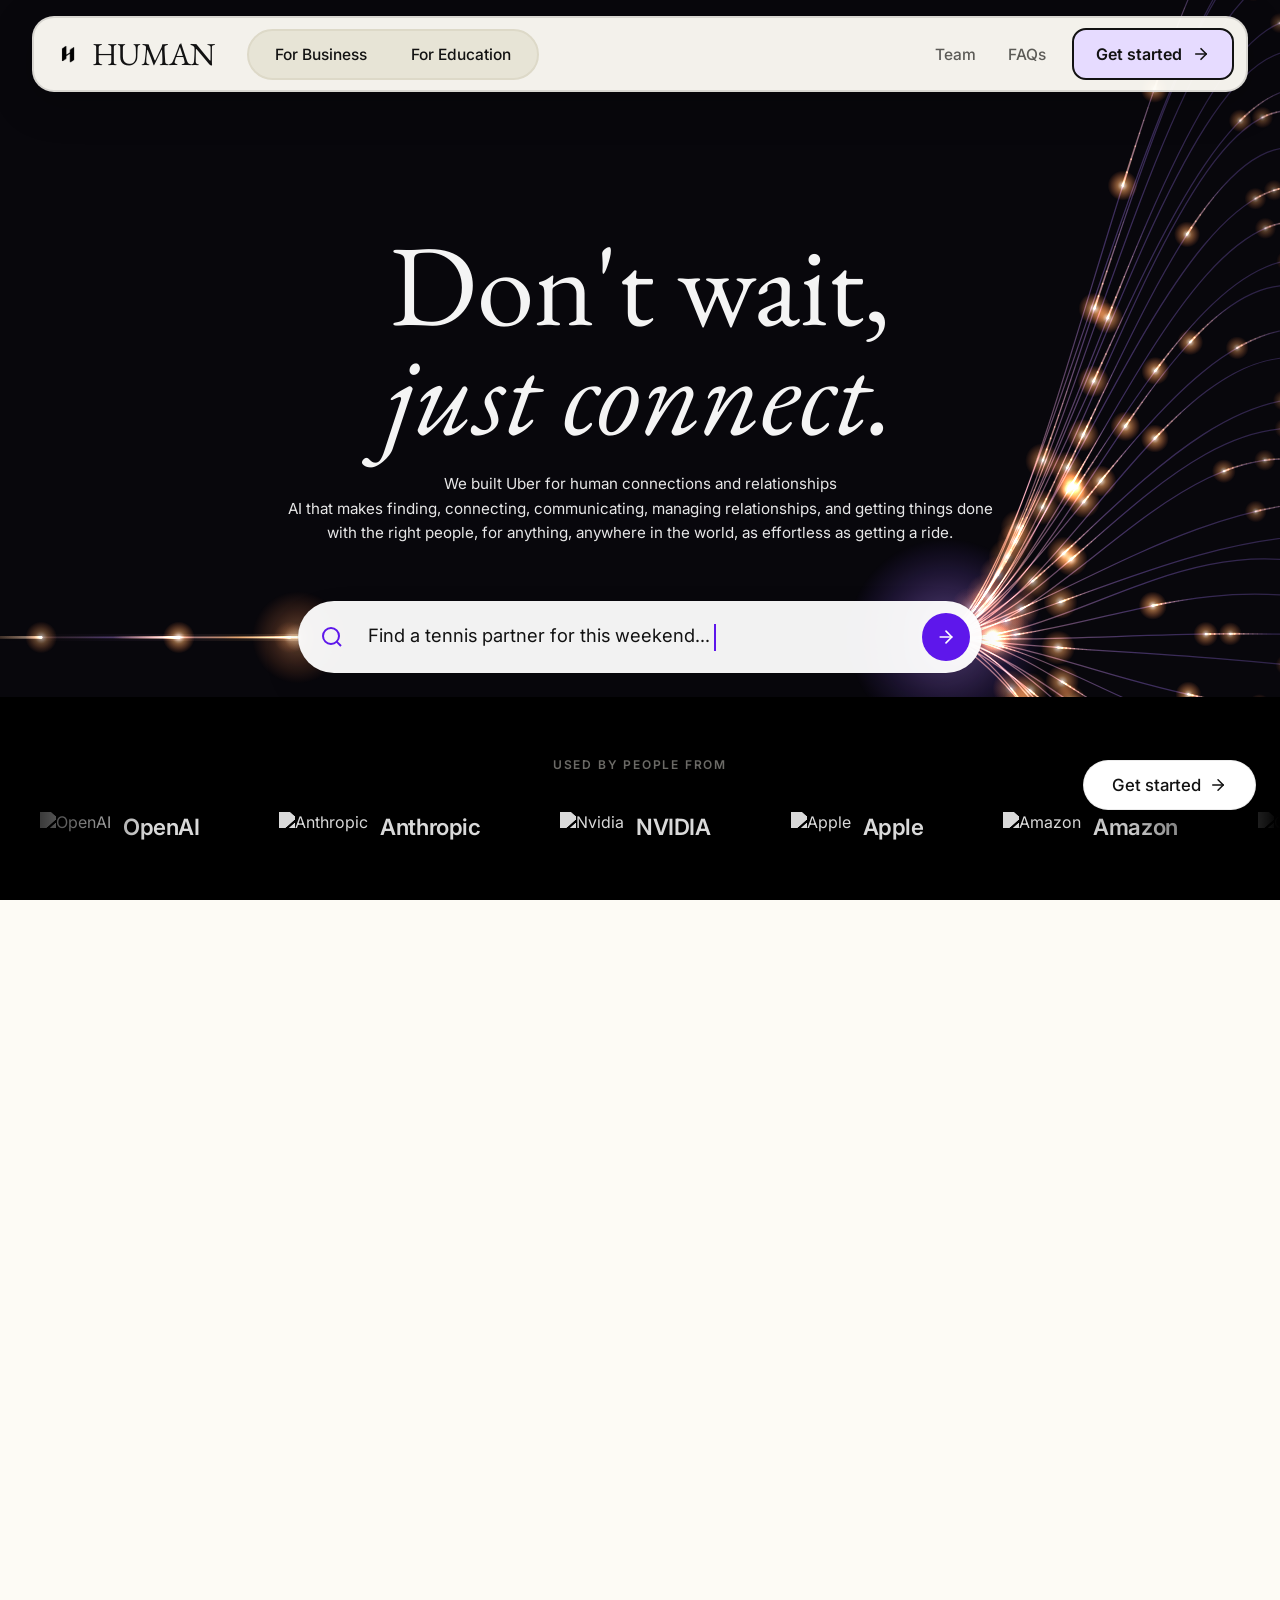
==== commit 67ac16e7: "Remove hero streak image and the PRODUCT page and its nav links Co-Authored-By: Claude Sonnet 5.5 <n" ====
--- a/index.html
+++ b/index.html
@@ -38,10 +38,7 @@
             top: 0;
             height: 100vh;
             overflow: hidden;
-            background-color: var(--bg-cream); /* fallback */
-            background-image: url('11.png');
-            background-size: cover;
-            background-position: center;
+            background-color: #08070c;
         }
         .hero-section {
             height: 100vh;
@@ -141,10 +138,7 @@
             padding: 20px;
             box-sizing: border-box;
             overflow: hidden;
-            background-image: url('11.png');
-            background-size: cover;
-            background-position: center bottom;
-            background-repeat: no-repeat;
+            background-color: #08070c;
         }
 
         header {
@@ -1813,7 +1807,6 @@
                     <nav class="hb" aria-label="Main">
                         <a class="hb-brand" href="index.html"><img src="HUTE.png" alt="HUTE" class="hb-logo"><span>HUMAN</span></a>
                         <div class="hb-seg" role="group" aria-label="HUMAN for">
-                            <a href="product.html">PRODUCT</a>
                             <a href="business.html">For Business</a>
                             <a href="education.html">For Education</a>
                         </div>
@@ -1824,7 +1817,6 @@
                             <button type="button" class="nav-burger" id="nav-burger" aria-label="Menu" aria-expanded="false" aria-controls="nav-drop"><i></i><i></i><i></i></button>
                         </div>
                         <div class="nav-drop" id="nav-drop">
-                            <a href="product.html">PRODUCT</a>
                             <a href="business.html">For Business</a>
                             <a href="education.html">For Education</a>
                             <button type="button" id="nav-drop-team">Team</button>
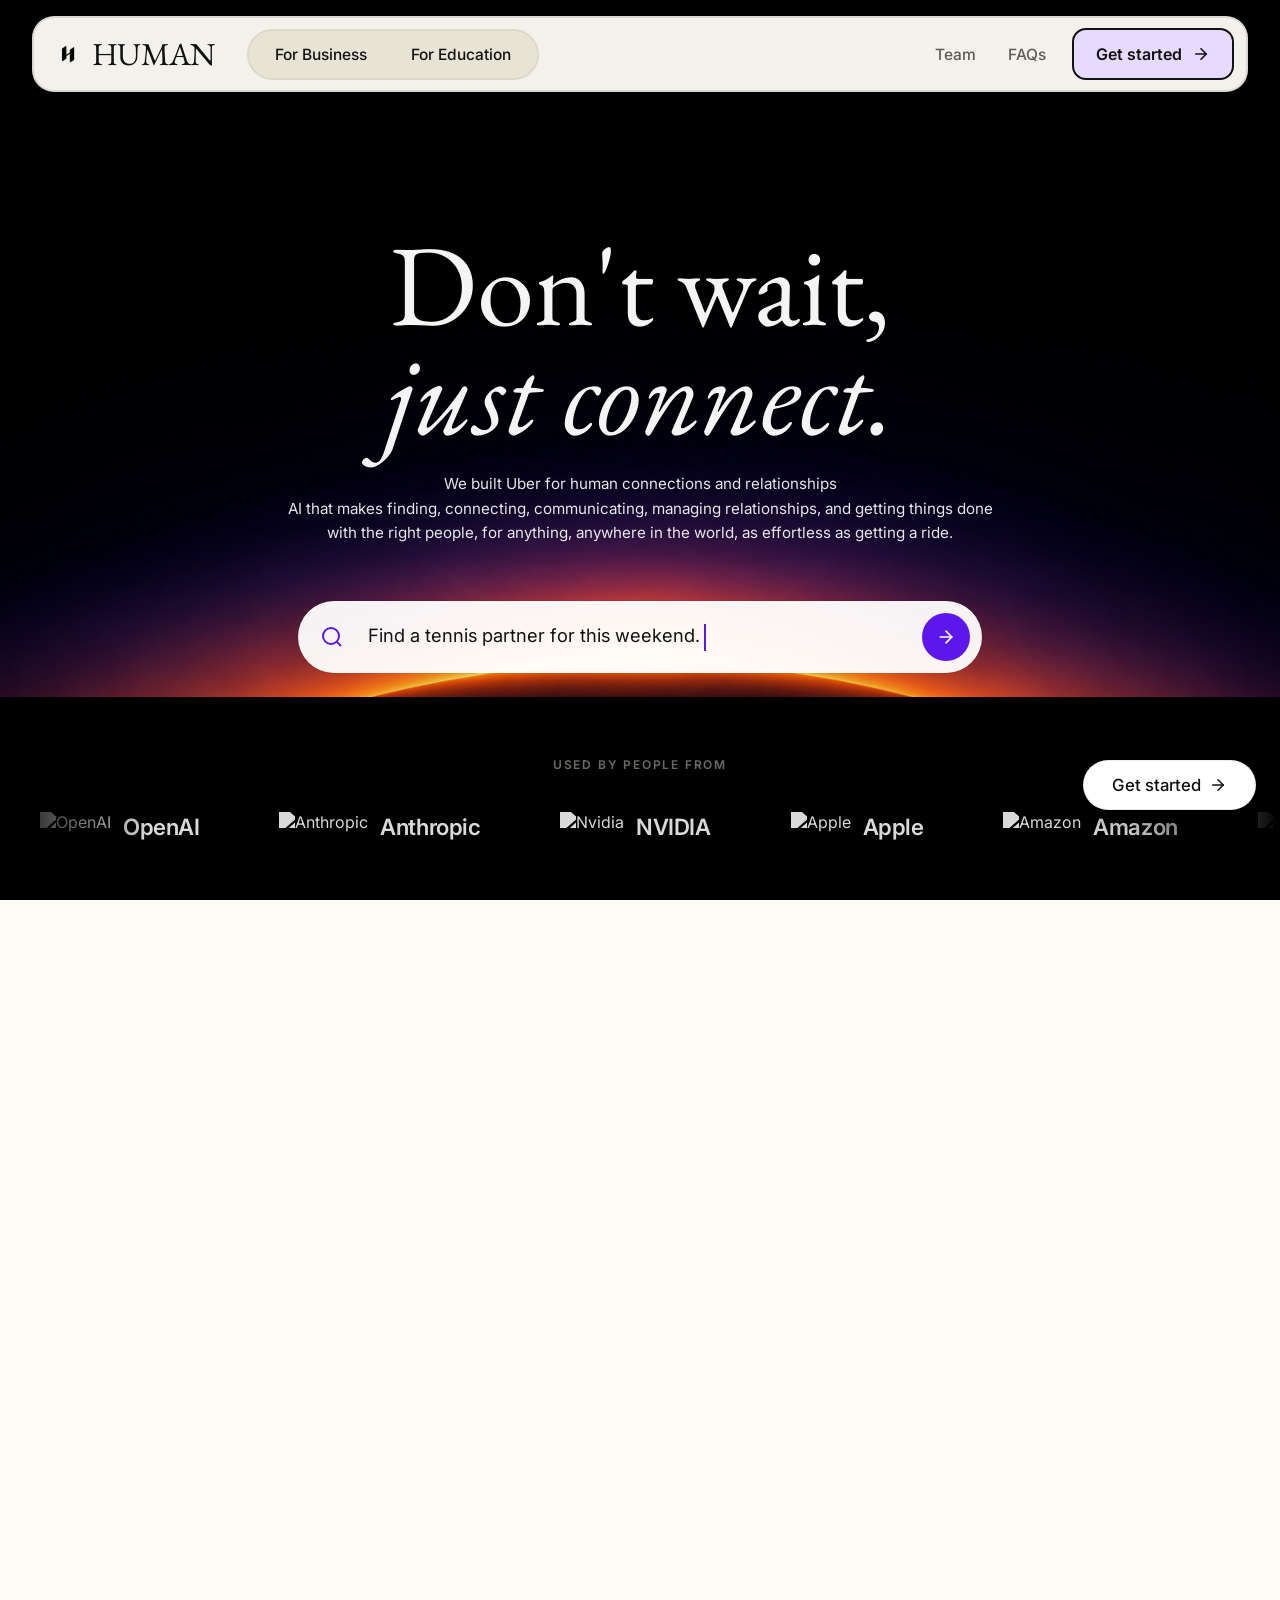
==== commit 304b9d48: "Restore hero background; remove the light lines around the prompt box Co-Authored-By: Claude Sonnet " ====
--- a/index.html
+++ b/index.html
@@ -38,7 +38,10 @@
             top: 0;
             height: 100vh;
             overflow: hidden;
-            background-color: #08070c;
+            background-color: var(--bg-cream); /* fallback */
+            background-image: url('11.png');
+            background-size: cover;
+            background-position: center;
         }
         .hero-section {
             height: 100vh;
@@ -138,7 +141,10 @@
             padding: 20px;
             box-sizing: border-box;
             overflow: hidden;
-            background-color: #08070c;
+            background-image: url('11.png');
+            background-size: cover;
+            background-position: center bottom;
+            background-repeat: no-repeat;
         }
 
         header {
@@ -1759,8 +1765,6 @@
 
 
         /* ── Particle funnel: glowing lines converge into the right end of the prompt box ── */
-        @media (max-width: 699px) { .fx-funnel { display: none !important; } }
-        .fx-funnel { position: absolute; left: 0; top: 0; width: 100%; height: 100%; z-index: -1; pointer-events: none; display: block; }
         .m-only { display: none; }
         @media (max-width: 699px) { .m-only { display: inline; } .d-only { display: none; } }
 
@@ -2912,129 +2916,6 @@
     } catch (err) { console.error("sequence failed", err); }
     </script>
 
-    <script>
-    // Particle funnel: curved lines + light particles flowing in from the right and converging at the right end of the prompt box
-    try { (function() {
-        var hs = document.querySelector('.hero-section'), box = document.querySelector('.prompt-box');
-        if (!hs || !box) return;
-        var cv = document.createElement('canvas'); cv.className = 'fx-funnel'; cv.setAttribute('aria-hidden', 'true');
-        hs.insertBefore(cv, hs.firstChild);
-        var ctx = cv.getContext('2d'), dpr = 1, W = 0, H = 0, P = { x: 0, y: 0 }, Lx = 0, lines = [], running = true;
-        var reduce = window.matchMedia && matchMedia('(prefers-reduced-motion: reduce)').matches;
-        function rnd(a, b) { return a + Math.random() * (b - a); }
-        function build() {
-            var n = W < 700 ? 16 : 34;
-            lines = [];
-            for (var i = 0; i < n; i++) {
-                var u = n === 1 ? 0 : (i / (n - 1)) * 2 - 1;           // -1 .. 1 across the fan
-                lines.push({ u: u, ph: rnd(0, 6.28), sp: rnd(.5, 1.1), amp: rnd(.4, 1) * (0.5 + Math.abs(u) * .6),
-                    parts: [{ t: Math.random(), v: rnd(.07, .15) }, { t: Math.random(), v: rnd(.07, .15) }, { t: Math.random(), v: rnd(.07, .15) }] });
-            }
-        }
-        function size() {
-            dpr = Math.min(2, window.devicePixelRatio || 1);
-            W = hs.clientWidth; H = hs.clientHeight;
-            cv.width = Math.round(W * dpr); cv.height = Math.round(H * dpr);
-            ctx.setTransform(dpr, 0, 0, dpr, 0, 0);
-            target(); build();
-        }
-        function target() {
-            var b = box.getBoundingClientRect(), c = cv.getBoundingClientRect();
-            P.x = b.right - c.left - 36;            // centre of the arrow button = right end of the prompt box
-            P.y = b.top - c.top + b.height / 2;
-            Lx = b.left - c.left;                    // left end of the prompt box
-        }
-        function geo(L, time) {
-            // every line enters from the RIGHT EDGE of the screen (spread over the full height) and bends in to the prompt box
-            var sx = W + 50, sy = H * (0.5 + L.u * 0.62);
-            var d = Math.max(sx - P.x, 220);
-            // no line is ever straight: each gets its own sway, plus a bow that grows toward the top and bottom
-            var bow = (sy - P.y) * 0.18;
-            var w1 = Math.sin(time * L.sp + L.ph) * 60 * L.amp + bow, w2 = Math.sin(time * L.sp * 1.3 + L.ph + 1.7) * 34 * L.amp;
-            return { sx: sx, sy: sy,
-                c1x: sx - d * 0.38, c1y: sy + w1,
-                c2x: P.x + d * 0.30, c2y: P.y + (sy - P.y) * 0.12 + w2 };
-        }
-        function pt(g, t) {
-            var m = 1 - t, a = m * m * m, b = 3 * m * m * t, c = 3 * m * t * t, d = t * t * t;
-            return { x: a * g.sx + b * g.c1x + c * g.c2x + d * P.x, y: a * g.sy + b * g.c1y + c * g.c2y + d * P.y };
-        }
-        var last = 0;
-        function frame(ts) {
-            if (!running || window.innerWidth < 700) { running = false; return; }
-            var time = ts / 1000, dt = Math.min(.05, (ts - last) / 1000 || .016); last = ts;
-            ctx.clearRect(0, 0, W, H);
-            ctx.globalCompositeOperation = 'lighter';
-            ctx.lineCap = 'round';
-            // ── the straight line: runs in from the LEFT edge of the screen to the left end of the prompt box ──
-            if (Lx > 60) {
-                var ly = P.y;
-                var lg = ctx.createLinearGradient(0, ly, Lx, ly);
-                lg.addColorStop(0, 'rgba(255,170,110,0)'); lg.addColorStop(.35, 'rgba(190,140,255,.32)'); lg.addColorStop(.8, 'rgba(255,185,125,.75)'); lg.addColorStop(1, 'rgba(255,230,200,.95)');
-                ctx.strokeStyle = lg; ctx.lineWidth = 7; ctx.globalAlpha = .12; ctx.beginPath(); ctx.moveTo(0, ly); ctx.lineTo(Lx, ly); ctx.stroke();   // soft halo
-                ctx.globalAlpha = 1; ctx.lineWidth = 1.6; ctx.beginPath(); ctx.moveTo(0, ly); ctx.lineTo(Lx, ly); ctx.stroke();
-                for (var m = 0; m < 3; m++) {                                    // light pulses racing into the box
-                    var ph = reduce ? m / 3 : ((time * .32 + m / 3) % 1), ex = ph * ph * (3 - 2 * ph), hx = ex * Lx, fade = Math.sin(Math.min(1, ph) * Math.PI);
-                    var tl = Math.max(60, Lx * .22), tg = ctx.createLinearGradient(hx - tl, ly, hx, ly);
-                    tg.addColorStop(0, 'rgba(255,170,110,0)'); tg.addColorStop(1, 'rgba(255,235,210,' + (.9 * fade).toFixed(3) + ')');
-                    ctx.strokeStyle = tg; ctx.lineWidth = 2.6; ctx.beginPath(); ctx.moveTo(hx - tl, ly); ctx.lineTo(hx, ly); ctx.stroke();
-                    var hg = ctx.createRadialGradient(hx, ly, 0, hx, ly, 16);
-                    hg.addColorStop(0, 'rgba(255,255,255,' + (.95 * fade).toFixed(3) + ')'); hg.addColorStop(.4, 'rgba(255,175,105,' + (.5 * fade).toFixed(3) + ')'); hg.addColorStop(1, 'rgba(255,120,60,0)');
-                    ctx.fillStyle = hg; ctx.beginPath(); ctx.arc(hx, ly, 16, 0, 6.2832); ctx.fill();
-                }
-                var lp = 1 + .15 * Math.sin(time * 3.2), lgl = ctx.createRadialGradient(Lx, ly, 0, Lx, ly, 46 * lp);   // glow where it meets the box
-                lgl.addColorStop(0, 'rgba(255,225,190,.6)'); lgl.addColorStop(.3, 'rgba(255,160,100,.28)'); lgl.addColorStop(1, 'rgba(255,120,60,0)');
-                ctx.fillStyle = lgl; ctx.beginPath(); ctx.arc(Lx, ly, 46 * lp, 0, 6.2832); ctx.fill();
-            }
-            for (var i = 0; i < lines.length; i++) {
-                var L = lines[i], g = geo(L, time);
-                // the line itself: invisible far away, brightening as it converges
-                var grd = ctx.createLinearGradient(g.sx, g.sy, P.x, P.y);
-                grd.addColorStop(0, 'rgba(160,120,255,.22)'); grd.addColorStop(.5, 'rgba(170,125,255,.34)'); grd.addColorStop(1, 'rgba(255,175,115,.7)');
-                ctx.strokeStyle = grd; ctx.lineWidth = 1.25;
-                ctx.beginPath(); ctx.moveTo(g.sx, g.sy); ctx.bezierCurveTo(g.c1x, g.c1y, g.c2x, g.c2y, P.x, P.y); ctx.stroke();
-                // light particles with trails
-                for (var k = 0; k < L.parts.length; k++) {
-                    var q = L.parts[k];
-                    if (!reduce) q.t += q.v * dt * (0.6 + q.t * 1.4);          // accelerate into the funnel
-                    if (q.t >= 1) { q.t = 0; q.v = rnd(.07, .15); }
-                    var head = pt(g, q.t), env = Math.sin(Math.min(1, q.t) * Math.PI) * 0.9 + 0.1;
-                    var tr = 10, prev = head;
-                    for (var j = 1; j <= tr; j++) {
-                        var tt = q.t - j * 0.011; if (tt < 0) break;
-                        var p2 = pt(g, tt);
-                        ctx.strokeStyle = 'rgba(255,190,130,' + (env * (1 - j / tr) * .55).toFixed(3) + ')';
-                        ctx.lineWidth = 2 * (1 - j / tr) + .4;
-                        ctx.beginPath(); ctx.moveTo(prev.x, prev.y); ctx.lineTo(p2.x, p2.y); ctx.stroke();
-                        prev = p2;
-                    }
-                    var r = 3 + 4 * q.t, gr = ctx.createRadialGradient(head.x, head.y, 0, head.x, head.y, r * 3);
-                    gr.addColorStop(0, 'rgba(255,255,255,' + (.95 * env).toFixed(3) + ')'); gr.addColorStop(.35, 'rgba(255,170,100,' + (.55 * env).toFixed(3) + ')'); gr.addColorStop(1, 'rgba(255,120,60,0)');
-                    ctx.fillStyle = gr; ctx.beginPath(); ctx.arc(head.x, head.y, r * 3, 0, 6.2832); ctx.fill();
-                }
-            }
-            // glow where everything converges
-            var pulse = 1 + .12 * Math.sin(time * 3);
-            var pg = ctx.createRadialGradient(P.x, P.y, 0, P.x, P.y, 90 * pulse);
-            pg.addColorStop(0, 'rgba(255,255,255,.55)'); pg.addColorStop(.25, 'rgba(180,130,255,.35)'); pg.addColorStop(1, 'rgba(120,70,255,0)');
-            ctx.fillStyle = pg; ctx.beginPath(); ctx.arc(P.x, P.y, 90 * pulse, 0, 6.2832); ctx.fill();
-            ctx.globalCompositeOperation = 'source-over';
-            if (!reduce) requestAnimationFrame(frame);
-        }
-        function check() {
-            var vis = (window.pageYOffset || 0) < window.innerHeight * 0.9 && !document.hidden && window.innerWidth >= 700;
-            if (vis && !running) { running = true; requestAnimationFrame(frame); }
-            else if (!vis) running = false;
-        }
-        window.addEventListener('scroll', check, { passive: true });
-        document.addEventListener('visibilitychange', check);
-        window.addEventListener('resize', function() { size(); check(); });
-        window.__fx = { frame: frame, size: size };
-        size(); requestAnimationFrame(frame);
-        // layout shifts (fonts, header) move the prompt box: re-aim a couple of times after load
-        setTimeout(target, 600); setTimeout(target, 1800); window.addEventListener('load', function() { size(); });
-    })(); } catch (e) { console.error('funnel failed', e); }
-    </script>
 
     <script>
     // ═══ Orbit showcase + circular type (own implementations; keyboard / touch / reduced-motion aware) ═══
